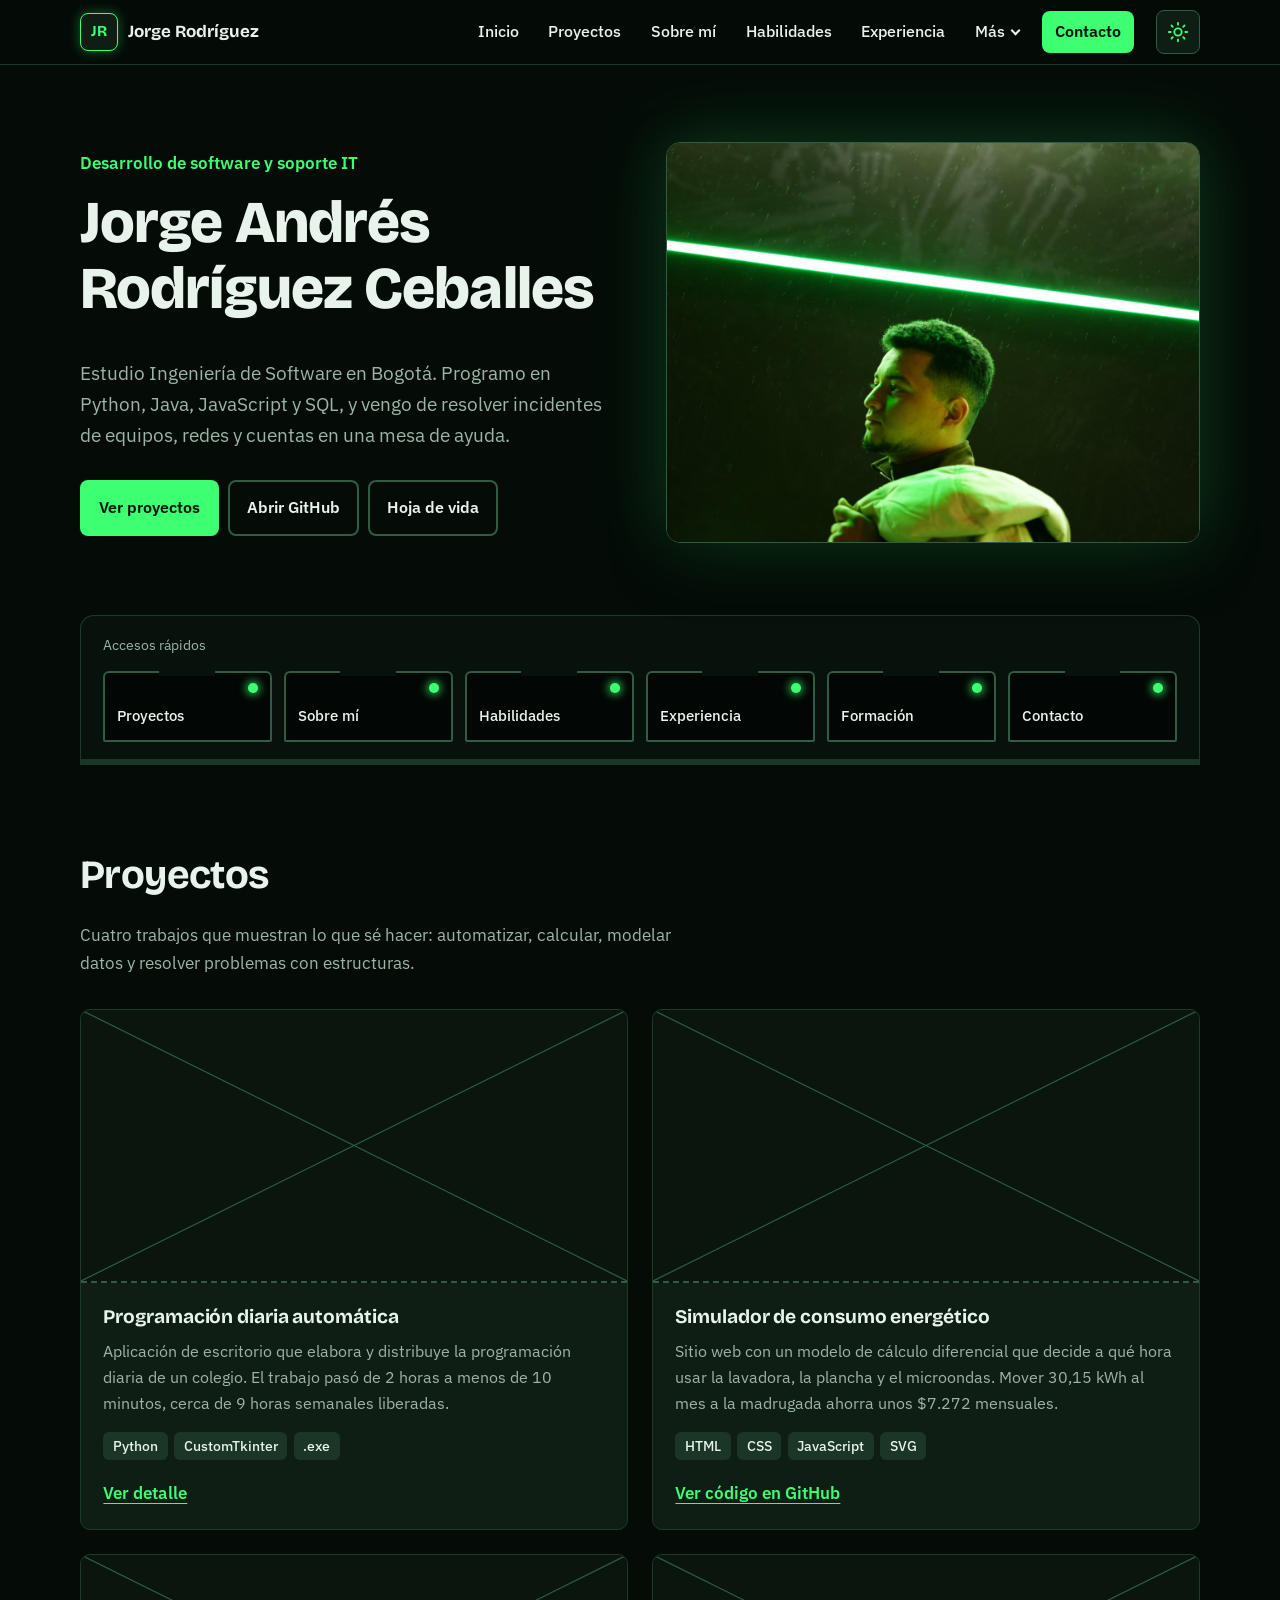
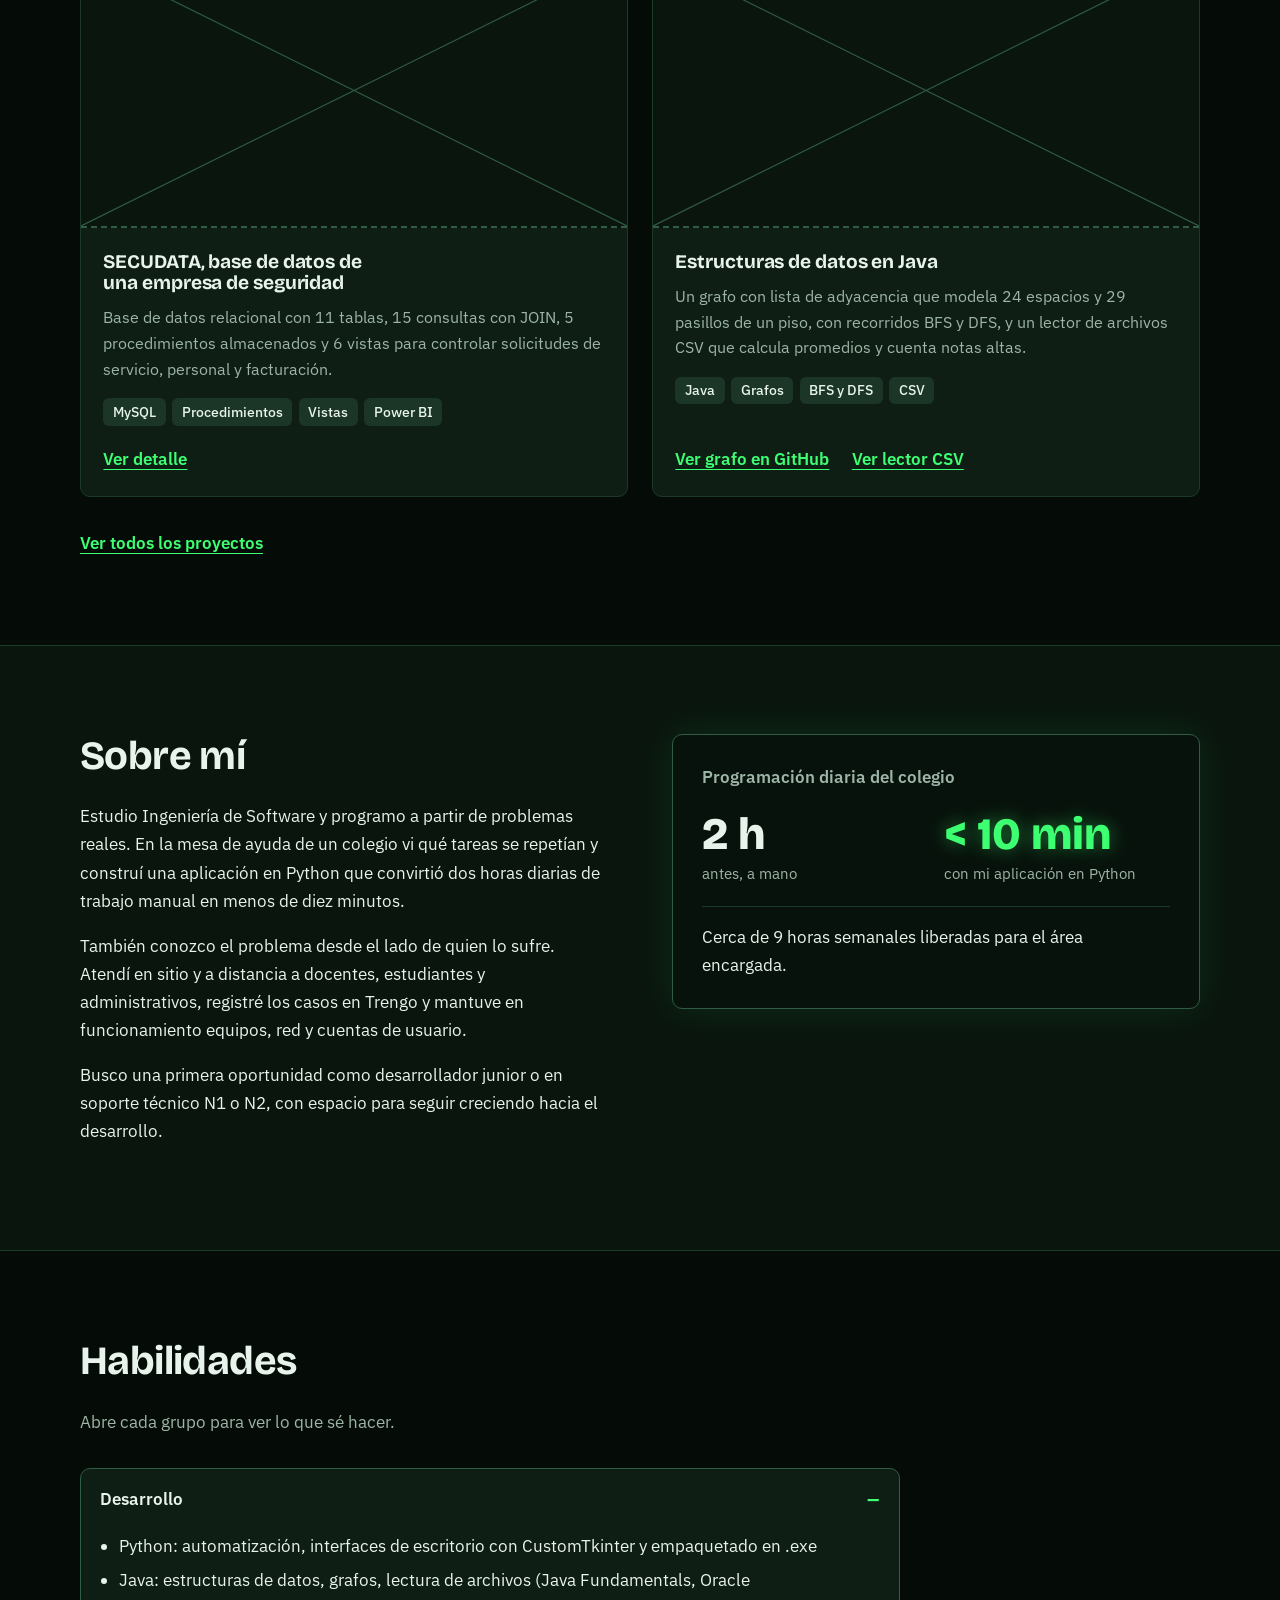
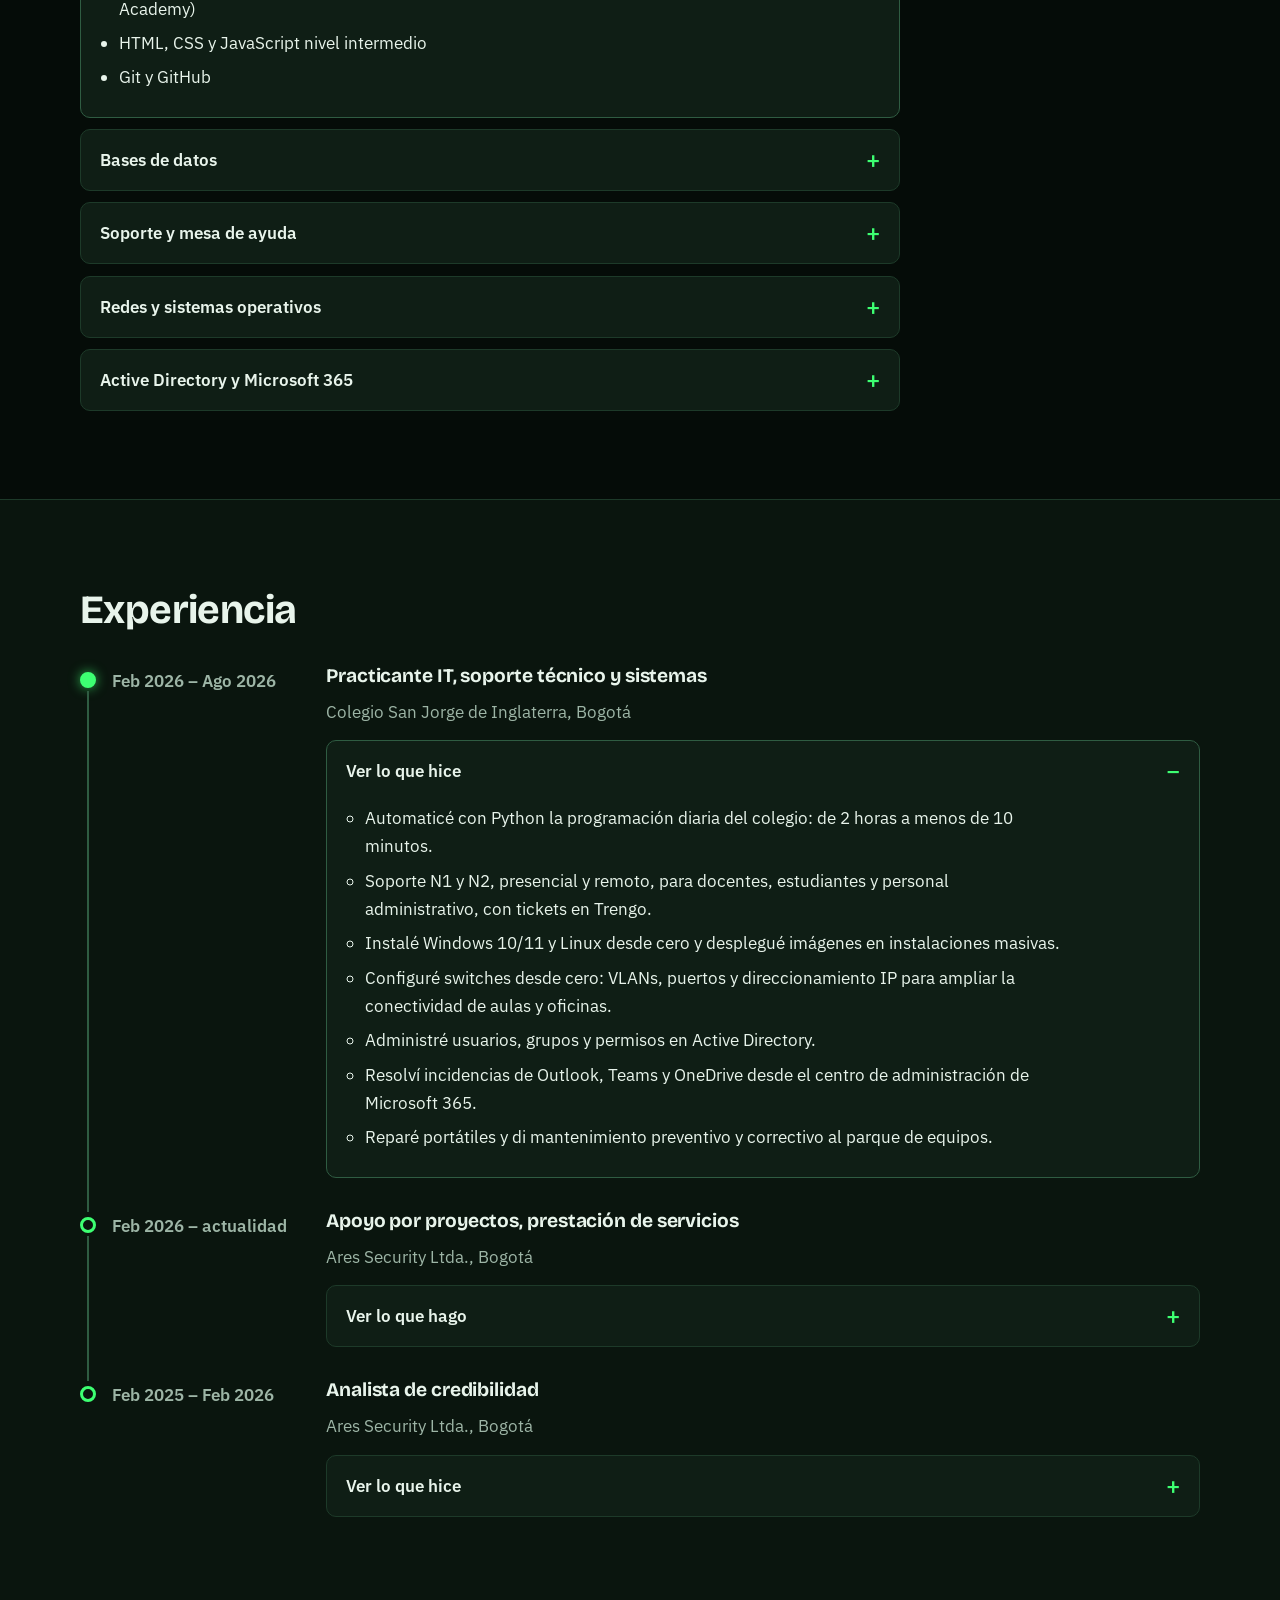
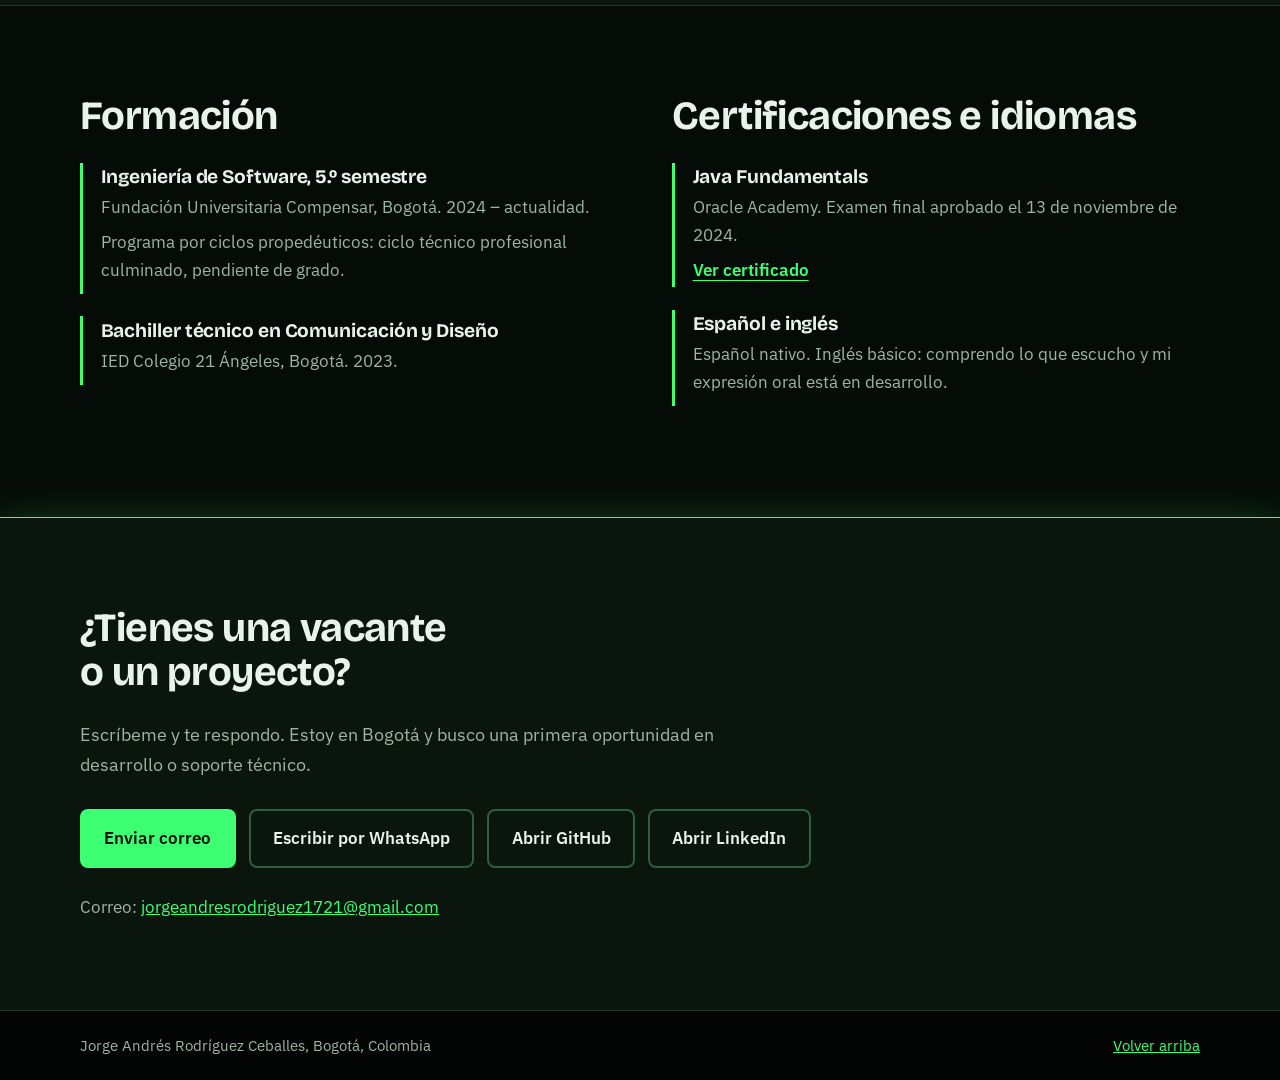
==== index.html @ bae5234a "Primera versión del portafolio" ====
<!DOCTYPE html>
<html lang="es">
<head>
  <meta charset="UTF-8">
  <meta name="viewport" content="width=device-width, initial-scale=1, viewport-fit=cover">
  <title>Jorge Andrés Rodríguez | Desarrollo de software y soporte IT</title>
  <meta name="description" content="Portafolio de Jorge Andrés Rodríguez Ceballes, estudiante de Ingeniería de Software en Bogotá con experiencia en soporte IT. Proyectos en Python, Java, JavaScript y SQL.">
  <link rel="preconnect" href="https://fonts.googleapis.com">
  <link rel="preconnect" href="https://fonts.gstatic.com" crossorigin>
  <link href="https://fonts.googleapis.com/css2?family=Bricolage+Grotesque:opsz,wght@12..96,500;12..96,700;12..96,800&family=IBM+Plex+Sans:wght@400;500;600&display=swap" rel="stylesheet">
  <script src="js/tema.js"></script>
  <link rel="stylesheet" href="css/styles.css">
</head>
<body>
  <a class="saltar" href="#contenido">Saltar al contenido</a>

  <header class="cabecera">
    <div class="contenedor barra">
      <a class="marca" href="#inicio" aria-label="Jorge Rodríguez, inicio">
        <span class="marca-sigla">JR</span>
        <span class="marca-texto">Jorge Rodríguez</span>
      </a>

      <button class="menu-boton" id="menuBoton" aria-expanded="false" aria-controls="menuPrincipal">Menú</button>

      <nav class="menu" id="menuPrincipal" aria-label="Principal">
        <a href="#inicio">Inicio</a>
        <a href="#proyectos">Proyectos</a>
        <a href="#sobre-mi">Sobre mí</a>
        <a href="#habilidades">Habilidades</a>
        <a href="#experiencia">Experiencia</a>

        <div class="desplegable">
          <button class="desplegable-boton" aria-expanded="false">Más</button>
          <div class="desplegable-lista">
            <a href="paginas/proyectos.html">Todos los proyectos</a>
            <a href="paginas/certificaciones.html">Certificaciones</a>
            <a href="paginas/blog.html">Notas técnicas</a>
            <a href="https://github.com/Jorge-Andres-17" target="_blank" rel="noopener">Mi GitHub</a>
            <a href="assets/HV_Jorge_Rodriguez.pdf" target="_blank" rel="noopener">Hoja de vida (PDF)</a>
          </div>
        </div>

        <a class="menu-cta" href="#contacto">Contacto</a>
      </nav>
      <button class="tema-boton" id="temaBoton" type="button" aria-label="Cambiar a modo claro">
        <svg class="icono-sol" viewBox="0 0 24 24" width="22" height="22" fill="none" stroke="currentColor" stroke-width="2" stroke-linecap="round" aria-hidden="true">
          <circle cx="12" cy="12" r="4"/>
          <path d="M12 2v2M12 20v2M4.9 4.9l1.4 1.4M17.7 17.7l1.4 1.4M2 12h2M20 12h2M4.9 19.1l1.4-1.4M17.7 6.3l1.4-1.4"/>
        </svg>
        <svg class="icono-luna" viewBox="0 0 24 24" width="22" height="22" fill="none" stroke="currentColor" stroke-width="2" stroke-linecap="round" stroke-linejoin="round" aria-hidden="true">
          <path d="M21 12.8A9 9 0 1 1 11.2 3a7 7 0 0 0 9.8 9.8z"/>
        </svg>
      </button>
    </div>
  </header>

  <main id="contenido">

    <!-- HERO -->
    <section class="hero" id="inicio">
      <div class="contenedor hero-grid">
        <div class="hero-texto">
          <p class="hero-rol">Desarrollo de software y soporte IT</p>
          <h1>Jorge Andrés Rodríguez Ceballes</h1>
          <p class="hero-bajada">Estudio Ingeniería de Software en Bogotá. Programo en Python, Java, JavaScript y SQL, y vengo de resolver incidentes de equipos, redes y cuentas en una mesa de ayuda.</p>
          <div class="hero-acciones">
            <a class="boton boton-primario" href="#proyectos">Ver proyectos</a>
            <a class="boton boton-secundario" href="https://github.com/Jorge-Andres-17" target="_blank" rel="noopener">Abrir GitHub</a>
            <a class="boton boton-secundario" href="assets/HV_Jorge_Rodriguez.pdf" target="_blank" rel="noopener">Hoja de vida</a>
          </div>
        </div>

        <figure class="foto">
          <img src="assets/foto-perfil.jpg" width="1280" height="960" fetchpriority="high" alt="Retrato de perfil de Jorge Andrés bajo una luz verde de neón">
        </figure>
      </div>

      <!-- Panel de puertos: cada puerto abre una sección -->
      <div class="contenedor">
        <nav class="panel-puertos" aria-label="Accesos rápidos">
          <span class="panel-titulo">Accesos rápidos</span>
          <ol class="puertos">
            <li>
              <a class="puerto" href="#proyectos" style="--i:0">
                <span class="led" aria-hidden="true"></span>
                <span class="puerto-nombre">Proyectos</span>
              </a>
            </li>
            <li>
              <a class="puerto" href="#sobre-mi" style="--i:1">
                <span class="led" aria-hidden="true"></span>
                <span class="puerto-nombre">Sobre mí</span>
              </a>
            </li>
            <li>
              <a class="puerto" href="#habilidades" style="--i:2">
                <span class="led" aria-hidden="true"></span>
                <span class="puerto-nombre">Habilidades</span>
              </a>
            </li>
            <li>
              <a class="puerto" href="#experiencia" style="--i:3">
                <span class="led" aria-hidden="true"></span>
                <span class="puerto-nombre">Experiencia</span>
              </a>
            </li>
            <li>
              <a class="puerto" href="#formacion" style="--i:4">
                <span class="led" aria-hidden="true"></span>
                <span class="puerto-nombre">Formación</span>
              </a>
            </li>
            <li>
              <a class="puerto" href="#contacto" style="--i:5">
                <span class="led" aria-hidden="true"></span>
                <span class="puerto-nombre">Contacto</span>
              </a>
            </li>
          </ol>
        </nav>
      </div>
    </section>

    <!-- PROYECTOS -->
    <section class="seccion" id="proyectos">
      <div class="contenedor">
        <h2>Proyectos</h2>
        <p class="seccion-intro">Cuatro trabajos que muestran lo que sé hacer: automatizar, calcular, modelar datos y resolver problemas con estructuras.</p>

        <div class="proyectos">

          <article class="proyecto">
            <div class="placeholder placeholder-proyecto" role="img" aria-label="Captura de la aplicación, pendiente">
              <svg viewBox="0 0 100 100" preserveAspectRatio="none" aria-hidden="true">
                <line x1="0" y1="0" x2="100" y2="100"/>
                <line x1="100" y1="0" x2="0" y2="100"/>
              </svg>
            </div>
            <div class="proyecto-cuerpo">
              <h3>Programación diaria automática</h3>
              <p>Aplicación de escritorio que elabora y distribuye la programación diaria de un colegio. El trabajo pasó de 2 horas a menos de 10 minutos, cerca de 9 horas semanales liberadas.</p>
              <ul class="etiquetas">
                <li>Python</li>
                <li>CustomTkinter</li>
                <li>.exe</li>
              </ul>
              <div class="proyecto-enlaces">
                <a class="enlace" href="paginas/proyectos.html">Ver detalle</a>
              </div>
            </div>
          </article>

          <article class="proyecto">
            <div class="placeholder placeholder-proyecto" role="img" aria-label="Captura del simulador, pendiente">
              <svg viewBox="0 0 100 100" preserveAspectRatio="none" aria-hidden="true">
                <line x1="0" y1="0" x2="100" y2="100"/>
                <line x1="100" y1="0" x2="0" y2="100"/>
              </svg>
            </div>
            <div class="proyecto-cuerpo">
              <h3>Simulador de consumo energético</h3>
              <p>Sitio web con un modelo de cálculo diferencial que decide a qué hora usar la lavadora, la plancha y el microondas. Mover 30,15 kWh al mes a la madrugada ahorra unos $7.272 mensuales.</p>
              <ul class="etiquetas">
                <li>HTML</li>
                <li>CSS</li>
                <li>JavaScript</li>
                <li>SVG</li>
              </ul>
              <div class="proyecto-enlaces">
                <a class="enlace" href="https://github.com/Jorge-Andres-17/simulador-consumo-energetico" target="_blank" rel="noopener">Ver código en GitHub</a>
              </div>
            </div>
          </article>

          <article class="proyecto">
            <div class="placeholder placeholder-proyecto" role="img" aria-label="Diagrama relacional, pendiente">
              <svg viewBox="0 0 100 100" preserveAspectRatio="none" aria-hidden="true">
                <line x1="0" y1="0" x2="100" y2="100"/>
                <line x1="100" y1="0" x2="0" y2="100"/>
              </svg>
            </div>
            <div class="proyecto-cuerpo">
              <h3>SECUDATA, base de datos de una empresa de seguridad</h3>
              <p>Base de datos relacional con 11 tablas, 15 consultas con JOIN, 5 procedimientos almacenados y 6 vistas para controlar solicitudes de servicio, personal y facturación.</p>
              <ul class="etiquetas">
                <li>MySQL</li>
                <li>Procedimientos</li>
                <li>Vistas</li>
                <li>Power BI</li>
              </ul>
              <div class="proyecto-enlaces">
                <a class="enlace" href="paginas/proyectos.html">Ver detalle</a>
              </div>
            </div>
          </article>

          <article class="proyecto">
            <div class="placeholder placeholder-proyecto" role="img" aria-label="Salida del programa, pendiente">
              <svg viewBox="0 0 100 100" preserveAspectRatio="none" aria-hidden="true">
                <line x1="0" y1="0" x2="100" y2="100"/>
                <line x1="100" y1="0" x2="0" y2="100"/>
              </svg>
            </div>
            <div class="proyecto-cuerpo">
              <h3>Estructuras de datos en Java</h3>
              <p>Un grafo con lista de adyacencia que modela 24 espacios y 29 pasillos de un piso, con recorridos BFS y DFS, y un lector de archivos CSV que calcula promedios y cuenta notas altas.</p>
              <ul class="etiquetas">
                <li>Java</li>
                <li>Grafos</li>
                <li>BFS y DFS</li>
                <li>CSV</li>
              </ul>
              <div class="proyecto-enlaces">
                <a class="enlace" href="https://github.com/Jorge-Andres-17/Piso13Grafo" target="_blank" rel="noopener">Ver grafo en GitHub</a>
                <a class="enlace" href="https://github.com/Jorge-Andres-17/Actividad_CSV" target="_blank" rel="noopener">Ver lector CSV</a>
              </div>
            </div>
          </article>

        </div>

        <p class="proyectos-pie"><a class="enlace" href="paginas/proyectos.html">Ver todos los proyectos</a></p>
      </div>
    </section>

    <!-- SOBRE MÍ -->
    <section class="seccion seccion-alt" id="sobre-mi">
      <div class="contenedor dos-columnas">
        <div>
          <h2>Sobre mí</h2>
          <p>Estudio Ingeniería de Software y programo a partir de problemas reales. En la mesa de ayuda de un colegio vi qué tareas se repetían y construí una aplicación en Python que convirtió dos horas diarias de trabajo manual en menos de diez minutos.</p>
          <p>También conozco el problema desde el lado de quien lo sufre. Atendí en sitio y a distancia a docentes, estudiantes y administrativos, registré los casos en Trengo y mantuve en funcionamiento equipos, red y cuentas de usuario.</p>
          <p>Busco una primera oportunidad como desarrollador junior o en soporte técnico N1 o N2, con espacio para seguir creciendo hacia el desarrollo.</p>
        </div>

        <div class="cifras" role="group" aria-label="Resultado destacado">
          <div class="cifra-bloque">
            <p class="cifra-titulo">Programación diaria del colegio</p>
            <div class="cifra-comparacion">
              <div>
                <span class="cifra-numero">2 h</span>
                <span class="cifra-nota">antes, a mano</span>
              </div>
              <div>
                <span class="cifra-numero cifra-ok">&lt; 10 min</span>
                <span class="cifra-nota">con mi aplicación en Python</span>
              </div>
            </div>
            <p class="cifra-pie">Cerca de 9 horas semanales liberadas para el área encargada.</p>
          </div>
        </div>
      </div>
    </section>

    <!-- HABILIDADES -->
    <section class="seccion" id="habilidades">
      <div class="contenedor">
        <h2>Habilidades</h2>
        <p class="seccion-intro">Abre cada grupo para ver lo que sé hacer.</p>

        <div class="acordeon-grupo" data-acordeon>
          <details open>
            <summary>Desarrollo</summary>
            <ul>
              <li>Python: automatización, interfaces de escritorio con CustomTkinter y empaquetado en .exe</li>
              <li>Java: estructuras de datos, grafos, lectura de archivos (Java Fundamentals, Oracle Academy)</li>
              <li>HTML, CSS y JavaScript nivel intermedio</li>
              <li>Git y GitHub</li>
            </ul>
          </details>

          <details>
            <summary>Bases de datos</summary>
            <ul>
              <li>SQL nivel intermedio con MySQL</li>
              <li>Diseño relacional, claves foráneas y columnas calculadas</li>
              <li>Consultas con JOIN, procedimientos almacenados y vistas</li>
              <li>Tableros en Power BI</li>
            </ul>
          </details>

          <details>
            <summary>Soporte y mesa de ayuda</summary>
            <ul>
              <li>Help Desk / Service Desk N1 y N2</li>
              <li>Gestión de incidentes y requerimientos con tickets (Trengo)</li>
              <li>Soporte presencial y remoto a usuarios finales</li>
              <li>Diagnóstico de fallas de hardware y software, y mantenimiento de equipos</li>
            </ul>
          </details>

          <details>
            <summary>Redes y sistemas operativos</summary>
            <ul>
              <li>Configuración de switches desde cero, VLANs y direccionamiento IP (TCP/IP)</li>
              <li>Instalación de Windows 10/11 y Linux, y despliegue de imágenes para instalaciones masivas</li>
            </ul>
          </details>

          <details>
            <summary>Active Directory y Microsoft 365</summary>
            <ul>
              <li>Creación y baja de cuentas, grupos, permisos y restablecimiento de contraseñas</li>
              <li>Centro de administración de Microsoft 365</li>
              <li>Outlook, Teams, OneDrive y Word; Excel nivel intermedio</li>
            </ul>
          </details>
        </div>
      </div>
    </section>

    <!-- EXPERIENCIA -->
    <section class="seccion seccion-alt" id="experiencia">
      <div class="contenedor">
        <h2>Experiencia</h2>

        <ol class="linea-tiempo">
          <li class="hito">
            <div class="hito-fecha">Feb 2026 – Ago 2026</div>
            <div class="hito-cuerpo">
              <h3>Practicante IT, soporte técnico y sistemas</h3>
              <p class="hito-lugar">Colegio San Jorge de Inglaterra, Bogotá</p>
              <details open>
                <summary>Ver lo que hice</summary>
                <ul>
                  <li>Automaticé con Python la programación diaria del colegio: de 2 horas a menos de 10 minutos.</li>
                  <li>Soporte N1 y N2, presencial y remoto, para docentes, estudiantes y personal administrativo, con tickets en Trengo.</li>
                  <li>Instalé Windows 10/11 y Linux desde cero y desplegué imágenes en instalaciones masivas.</li>
                  <li>Configuré switches desde cero: VLANs, puertos y direccionamiento IP para ampliar la conectividad de aulas y oficinas.</li>
                  <li>Administré usuarios, grupos y permisos en Active Directory.</li>
                  <li>Resolví incidencias de Outlook, Teams y OneDrive desde el centro de administración de Microsoft 365.</li>
                  <li>Reparé portátiles y di mantenimiento preventivo y correctivo al parque de equipos.</li>
                </ul>
              </details>
            </div>
          </li>

          <li class="hito">
            <div class="hito-fecha">Feb 2026 – actualidad</div>
            <div class="hito-cuerpo">
              <h3>Apoyo por proyectos, prestación de servicios</h3>
              <p class="hito-lugar">Ares Security Ltda., Bogotá</p>
              <details>
                <summary>Ver lo que hago</summary>
                <ul>
                  <li>Apoyo puntual en la recolección de información documental según el proyecto asignado.</li>
                </ul>
              </details>
            </div>
          </li>

          <li class="hito">
            <div class="hito-fecha">Feb 2025 – Feb 2026</div>
            <div class="hito-cuerpo">
              <h3>Analista de credibilidad</h3>
              <p class="hito-lugar">Ares Security Ltda., Bogotá</p>
              <details>
                <summary>Ver lo que hice</summary>
                <ul>
                  <li>Verifiqué información laboral y académica de candidatos por teléfono y correo.</li>
                  <li>Atendí a clientes, resolví sus dudas y pedí información adicional cuando hacía falta.</li>
                  <li>Revisé y digité en promedio 9 procesos documentales al día antes de registrarlos en los sistemas internos.</li>
                  <li>Detecté inconsistencias en documentos y los devolví al área correspondiente antes de que avanzaran.</li>
                  <li>Respondí a las áreas internas sobre el estado y la trazabilidad de la información.</li>
                </ul>
              </details>
            </div>
          </li>
        </ol>
      </div>
    </section>

    <!-- FORMACIÓN Y CERTIFICACIONES -->
    <section class="seccion" id="formacion">
      <div class="contenedor dos-columnas">
        <div>
          <h2>Formación</h2>
          <div class="ficha">
            <h3>Ingeniería de Software, 5.º semestre</h3>
            <p>Fundación Universitaria Compensar, Bogotá. 2024 – actualidad.</p>
            <p>Programa por ciclos propedéuticos: ciclo técnico profesional culminado, pendiente de grado.</p>
          </div>
          <div class="ficha">
            <h3>Bachiller técnico en Comunicación y Diseño</h3>
            <p>IED Colegio 21 Ángeles, Bogotá. 2023.</p>
          </div>
        </div>

        <div>
          <h2>Certificaciones e idiomas</h2>
          <div class="ficha">
            <h3>Java Fundamentals</h3>
            <p>Oracle Academy. Examen final aprobado el 13 de noviembre de 2024.</p>
            <a class="enlace" href="assets/certificado-java-fundamentals-oracle.pdf" target="_blank" rel="noopener">Ver certificado</a>
          </div>
          <div class="ficha">
            <h3>Español e inglés</h3>
            <p>Español nativo. Inglés básico: comprendo lo que escucho y mi expresión oral está en desarrollo.</p>
          </div>
        </div>
      </div>
    </section>

    <!-- CONTACTO -->
    <section class="seccion contacto" id="contacto">
      <div class="contenedor">
        <h2>¿Tienes una vacante o un proyecto?</h2>
        <p class="contacto-texto">Escríbeme y te respondo. Estoy en Bogotá y busco una primera oportunidad en desarrollo o soporte técnico.</p>
        <div class="contacto-botones">
          <a class="boton boton-primario" href="mailto:jorgeandresrodriguez1721@gmail.com">Enviar correo</a>
          <a class="boton boton-linea" href="https://wa.me/573238041219" target="_blank" rel="noopener">Escribir por WhatsApp</a>
          <a class="boton boton-linea" href="https://github.com/Jorge-Andres-17" target="_blank" rel="noopener">Abrir GitHub</a>
          <a class="boton boton-linea" href="https://www.linkedin.com/in/jorge-andres-rodriguez-ceballes-a00019436" target="_blank" rel="noopener">Abrir LinkedIn</a>
        </div>
        <p class="contacto-dato">Correo: <a href="mailto:jorgeandresrodriguez1721@gmail.com">jorgeandresrodriguez1721@gmail.com</a></p>
      </div>
    </section>

  </main>

  <footer class="pie">
    <div class="contenedor pie-barra">
      <p>Jorge Andrés Rodríguez Ceballes, Bogotá, Colombia</p>
      <a href="#inicio">Volver arriba</a>
    </div>
  </footer>

  <script src="js/main.js"></script>
</body>
</html>
---- css/styles.css ----
/* Tokens: negros verdosos y verde neón */
:root {
  color-scheme: dark;

  /* Colores base */
  --fondo: #050C08;
  --fondo-alt: #0A150E;
  --papel: #0F1E15;
  --panel: #08120C;
  --panel-claro: #1B3526;
  --pie: #020503;

  /* Texto */
  --tinta: #E8F4EB;
  --tinta-suave: #9DB5A6;
  --brillo: #EFFFF3;

  /* Acento */
  --senal: #3DFF72;
  --senal-oscuro: #1FD455;
  --senal-tinta: #031008;

  /* Líneas */
  --linea: #1D3A29;
  --linea-fuerte: #2F5C42;

  /* Componentes */
  --puerto: #020604;
  --puerto-hover: #07130B;
  --resumen-hover: #14281C;
  --led-apagado: #12241A;

  /* Canales RGB para usar con transparencia: rgba(var(--senal-rgb), .3) */
  --fondo-rgb: 5, 12, 8;
  --senal-rgb: 61, 255, 114;
  --brillo-rgb: 239, 255, 243;

  /* Tipografía */
  --f-titulo: "Bricolage Grotesque", "Segoe UI", system-ui, sans-serif;
  --f-texto: "IBM Plex Sans", "Segoe UI", system-ui, sans-serif;

  /* Medidas */
  --radio: 10px;
  --max: 1120px;
}


/* Base */
*,
*::before,
*::after {
  box-sizing: border-box;
}

html {
  scroll-padding-top: 76px;
  background: var(--fondo);
}

@media (prefers-reduced-motion: no-preference) {
  html {
    scroll-behavior: smooth;
  }
}

body {
  margin: 0;
  background: var(--fondo);
  color: var(--tinta);
  font-family: var(--f-texto);
  font-size: 1.0625rem;
  line-height: 1.65;
}

h1,
h2,
h3 {
  margin: 0 0 .6em;
  font-family: var(--f-titulo);
  line-height: 1.12;
  letter-spacing: -0.015em;
  text-wrap: balance;
}

h1 {
  font-size: clamp(2.2rem, 4.8vw, 3.7rem);
  font-weight: 800;
}

h2 {
  font-size: clamp(1.8rem, 3.4vw, 2.5rem);
  font-weight: 700;
}

h3 {
  font-size: 1.2rem;
  font-weight: 700;
  letter-spacing: -0.005em;
}

p {
  margin: 0 0 1em;
  max-width: 62ch;
}

ul,
ol {
  margin: 0;
  padding: 0;
}

a {
  color: var(--senal);
}

:focus-visible {
  outline: 3px solid var(--brillo);
  outline-offset: 3px;
  border-radius: 4px;
}

::selection {
  background: var(--senal);
  color: var(--senal-tinta);
}

.contenedor {
  width: min(100% - 2.5rem, var(--max));
  margin-inline: auto;
}

.saltar {
  position: absolute;
  left: -999px;
  top: 8px;
  z-index: 100;
  padding: .6rem 1rem;
  background: var(--senal);
  color: var(--senal-tinta);
  font-weight: 600;
}

.saltar:focus {
  left: 8px;
}


/* Cabecera y menú */
.cabecera {
  position: sticky;
  top: 0;
  z-index: 50;
  background: rgba(var(--fondo-rgb), .9);
  -webkit-backdrop-filter: blur(8px);
  backdrop-filter: blur(8px);
  border-bottom: 1px solid var(--linea);
}

.barra {
  display: flex;
  align-items: center;
  justify-content: space-between;
  gap: 1rem;
  min-height: 64px;
}

.marca {
  display: flex;
  align-items: center;
  gap: .65rem;
  color: var(--tinta);
  font-family: var(--f-titulo);
  font-weight: 700;
  text-decoration: none;
}

.marca-sigla {
  display: grid;
  place-items: center;
  width: 38px;
  height: 38px;
  background: var(--papel);
  color: var(--senal);
  border: 1px solid var(--senal);
  border-radius: 8px;
  font-size: .95rem;
  box-shadow: 0 0 12px rgba(var(--senal-rgb), .35);
}

.menu {
  display: flex;
  align-items: center;
  gap: .25rem;
}

.menu > a,
.desplegable-boton {
  white-space: nowrap;
  padding: .5rem .8rem;
  background: none;
  color: var(--tinta);
  border: 0;
  border-radius: 8px;
  font: inherit;
  font-size: .98rem;
  font-weight: 500;
  text-decoration: none;
  cursor: pointer;
}

.menu > a:hover,
.desplegable-boton:hover {
  background: var(--papel);
  color: var(--senal);
}

.menu > a.menu-cta {
  margin-left: .4rem;
  background: var(--senal);
  color: var(--senal-tinta);
  font-weight: 600;
}

.menu > a.menu-cta:hover {
  background: var(--brillo);
  color: var(--senal-tinta);
}

/* Desplegable "Más" */
.desplegable {
  position: relative;
}

.desplegable-boton::after {
  content: "";
  display: inline-block;
  width: .45em;
  height: .45em;
  margin-left: .45em;
  border-right: 2px solid currentColor;
  border-bottom: 2px solid currentColor;
  transform: translateY(-3px) rotate(45deg);
  transition: transform .2s;
}

.desplegable-boton[aria-expanded="true"]::after {
  transform: translateY(1px) rotate(-135deg);
}

.desplegable-lista {
  display: none;
  position: absolute;
  right: 0;
  top: calc(100% + 6px);
  min-width: 230px;
  padding: .4rem;
  background: var(--papel);
  border: 1px solid var(--linea-fuerte);
  border-radius: var(--radio);
  box-shadow:
    0 16px 40px rgba(0, 0, 0, .6),
    0 0 24px rgba(var(--senal-rgb), .08);
}

.desplegable-lista.abierta {
  display: block;
}

.desplegable-lista a {
  display: block;
  padding: .6rem .8rem;
  color: var(--tinta);
  border-radius: 6px;
  font-size: .98rem;
  text-decoration: none;
}

.desplegable-lista a:hover,
.desplegable-lista a:focus-visible {
  background: var(--panel-claro);
  color: var(--senal);
}

.menu-boton {
  display: none;
  padding: .55rem 1rem;
  background: var(--papel);
  color: var(--senal);
  border: 1px solid var(--senal);
  border-radius: 8px;
  font: inherit;
  font-weight: 500;
  cursor: pointer;
}


/* 4. Botones */
.boton {
  display: inline-block;
  padding: .85rem 1.4rem;
  border: 2px solid transparent;
  border-radius: 8px;
  font-weight: 600;
  text-decoration: none;
  transition:
    background .2s,
    color .2s,
    border-color .2s,
    box-shadow .2s;
}

.boton-primario {
  background: var(--senal);
  color: var(--senal-tinta);
}

.boton-primario:hover {
  background: var(--brillo);
  box-shadow: 0 0 22px rgba(var(--senal-rgb), .5);
}

.boton-secundario,
.boton-linea {
  border-color: var(--linea-fuerte);
  color: var(--tinta);
}

.boton-secundario:hover,
.boton-linea:hover {
  border-color: var(--senal);
  color: var(--senal);
}


/* Placeholders */
.placeholder {
  position: relative;
  display: grid;
  place-items: end start;
  overflow: hidden;
  background: var(--fondo-alt);
  border: 2px dashed var(--linea-fuerte);
  border-radius: var(--radio);
}

.placeholder svg {
  position: absolute;
  inset: 0;
  width: 100%;
  height: 100%;
}

.placeholder line {
  stroke: var(--linea-fuerte);
  stroke-width: 1.2;
  vector-effect: non-scaling-stroke;
}

.placeholder span {
  position: relative;
  margin: .6rem;
  padding: .3rem .7rem;
  background: var(--fondo-alt);
  color: var(--tinta-suave);
  border-radius: 6px;
  font-size: .85rem;
}


/* Hero y panel de puertos */
.hero {
  padding: clamp(2.5rem, 6vw, 5rem) 0 0;
}

.hero-grid {
  display: grid;
  grid-template-columns: 1fr 1fr;
  gap: clamp(1.5rem, 4vw, 3.5rem);
  align-items: center;
}

.hero-rol {
  margin-bottom: .8rem;
  color: var(--senal);
  font-weight: 600;
}

.hero-bajada {
  margin-bottom: 1.8rem;
  color: var(--tinta-suave);
  font-size: 1.18rem;
}

.hero-acciones {
  display: flex;
  flex-wrap: wrap;
  gap: .6rem;
}

.hero-acciones .boton {
  padding: .8rem 1.05rem;
  font-size: .98rem;
}

/* La foto es el elemento memorable: su luz verde da el tono a toda la página */
.foto {
  position: relative;
  margin: 0;
}

.foto img {
  display: block;
  width: 100%;
  height: auto;
  aspect-ratio: 4 / 3;
  object-fit: cover;
  object-position: 50% 62%;
  border: 1px solid var(--linea-fuerte);
  border-radius: 14px;
  box-shadow:
    0 0 70px rgba(var(--senal-rgb), .22),
    0 20px 50px rgba(0, 0, 0, .6);
}

/* Panel de puertos */
.panel-puertos {
  margin-top: clamp(2.5rem, 6vw, 4.5rem);
  padding: 1.1rem 1.4rem 1.4rem;
  background: var(--panel);
  border: 1px solid var(--linea);
  border-bottom: 0;
  border-radius: 14px 14px 0 0;
  box-shadow: inset 0 -6px 0 var(--panel-claro);
}

.panel-titulo {
  display: block;
  margin-bottom: .9rem;
  color: var(--tinta-suave);
  font-size: .9rem;
}

.puertos {
  display: grid;
  grid-template-columns: repeat(6, 1fr);
  gap: .8rem;
  list-style: none;
}

.puerto {
  position: relative;
  display: block;
  padding: .6rem .7rem .7rem;
  background: var(--puerto);
  color: var(--tinta);
  border: 2px solid var(--linea-fuerte);
  border-radius: 6px 6px 2px 2px;
  text-decoration: none;
  transition:
    border-color .2s,
    background .2s,
    box-shadow .2s;
}

.puerto::before {
  content: "";
  position: absolute;
  left: 50%;
  top: -2px;
  width: 34%;
  height: 5px;
  transform: translateX(-50%);
  background: var(--panel);
}

.puerto:hover,
.puerto:focus-visible {
  background: var(--puerto-hover);
  border-color: var(--senal);
  box-shadow: 0 0 16px rgba(var(--senal-rgb), .3);
}

.led {
  display: block;
  width: 10px;
  height: 10px;
  margin: 0 0 .5rem auto;
  background: var(--senal);
  border-radius: 50%;
  box-shadow: 0 0 8px 2px rgba(var(--senal-rgb), .7);
}

.puerto-nombre {
  font-size: .92rem;
  font-weight: 500;
}

/* Los LED se encienden en secuencia al cargar */
@keyframes encender {
  0% {
    background: var(--led-apagado);
    box-shadow: none;
  }
  50% {
    background: var(--brillo);
    box-shadow: 0 0 14px 5px rgba(var(--brillo-rgb), .85);
  }
  100% {
    background: var(--senal);
    box-shadow: 0 0 8px 2px rgba(var(--senal-rgb), .7);
  }
}

@media (prefers-reduced-motion: no-preference) {
  .led {
    animation: encender .55s ease-out both;
    animation-delay: calc(var(--i) * .16s + .3s);
  }
}


/* Secciones */
.seccion {
  padding: clamp(3rem, 7vw, 5.5rem) 0;
}

.seccion-alt {
  background: var(--fondo-alt);
  border-block: 1px solid var(--linea);
}

.seccion-intro {
  margin-bottom: 2rem;
  color: var(--tinta-suave);
}

.dos-columnas {
  display: grid;
  grid-template-columns: 1fr 1fr;
  gap: clamp(2rem, 5vw, 4.5rem);
  align-items: start;
}


/* Cifra destacada */
.cifras {
  padding: 1.8rem;
  background: var(--panel);
  border: 1px solid var(--linea-fuerte);
  border-radius: var(--radio);
  box-shadow: 0 0 40px rgba(var(--senal-rgb), .1);
}

.cifra-titulo {
  margin-bottom: 1.2rem;
  color: var(--tinta-suave);
  font-weight: 600;
}

.cifra-comparacion {
  display: grid;
  grid-template-columns: 1fr 1fr;
  gap: 1rem;
  margin-bottom: 1.2rem;
}

.cifra-numero {
  display: block;
  font-family: var(--f-titulo);
  font-size: clamp(2rem, 4vw, 2.8rem);
  font-weight: 800;
  line-height: 1.05;
}

.cifra-ok {
  color: var(--senal);
  text-shadow: 0 0 18px rgba(var(--senal-rgb), .45);
}

.cifra-nota {
  display: block;
  margin-top: .3rem;
  color: var(--tinta-suave);
  font-size: .92rem;
}

.cifra-pie {
  margin: 0;
  padding-top: 1rem;
  border-top: 1px solid var(--linea);
}


/*Acordeones */
details {
  background: var(--papel);
  border: 1px solid var(--linea);
  border-radius: var(--radio);
}

details[open] {
  border-color: var(--linea-fuerte);
}

summary {
  position: relative;
  padding: 1rem 3rem 1rem 1.2rem;
  border-radius: var(--radio);
  font-weight: 600;
  list-style: none;
  cursor: pointer;
}

summary::-webkit-details-marker {
  display: none;
}

summary::after {
  content: "+";
  position: absolute;
  right: 1.2rem;
  top: 50%;
  transform: translateY(-50%);
  color: var(--senal);
  font-size: 1.5rem;
  font-weight: 500;
}

details[open] > summary::after {
  content: "\2212";
}

summary:hover {
  background: var(--resumen-hover);
}

details ul {
  padding: .2rem 1.2rem 1.2rem 2.4rem;
}

details li {
  max-width: 70ch;
  margin-bottom: .4rem;
}

.acordeon-grupo {
  display: grid;
  gap: .7rem;
  max-width: 820px;
}


/* Línea de tiempo */
.linea-tiempo {
  position: relative;
  margin-top: 2rem;
  list-style: none;
}

.hito {
  position: relative;
  display: grid;
  grid-template-columns: 190px 1fr;
  gap: 1.5rem;
  padding: 0 0 2rem 2rem;
}

.hito::before {
  content: "";
  position: absolute;
  left: 0;
  top: 7px;
  width: 16px;
  height: 16px;
  background: var(--fondo-alt);
  border: 3px solid var(--senal);
  border-radius: 50%;
}

.hito:first-child::before {
  background: var(--senal);
  box-shadow: 0 0 12px rgba(var(--senal-rgb), .7);
}

.hito::after {
  content: "";
  position: absolute;
  left: 7px;
  top: 26px;
  bottom: -2px;
  width: 2px;
  background: var(--linea-fuerte);
}

.hito:last-child::after {
  display: none;
}

.hito:last-child {
  padding-bottom: 0;
}

.hito-fecha {
  padding-top: 2px;
  color: var(--tinta-suave);
  font-weight: 600;
}

.hito-lugar {
  margin-bottom: .9rem;
  color: var(--tinta-suave);
}

/* Proyectos */
.proyectos {
  display: grid;
  grid-template-columns: repeat(2, 1fr);
  gap: 1.5rem;
}

.proyecto {
  display: flex;
  flex-direction: column;
  overflow: hidden;
  background: var(--papel);
  border: 1px solid var(--linea);
  border-radius: var(--radio);
  transition:
    border-color .2s,
    box-shadow .2s;
}

.proyecto:hover {
  border-color: var(--senal);
  box-shadow: 0 0 28px rgba(var(--senal-rgb), .14);
}

.placeholder-proyecto {
  aspect-ratio: 16 / 8;
  border-radius: 0;
  border-width: 0 0 2px 0;
}

.proyecto-cuerpo {
  display: flex;
  flex-direction: column;
  flex: 1;
  padding: 1.4rem;
}

.proyecto-cuerpo p {
  color: var(--tinta-suave);
  font-size: .98rem;
}

.etiquetas {
  display: flex;
  flex-wrap: wrap;
  gap: .4rem;
  margin-bottom: 1.2rem;
  list-style: none;
}

.etiquetas li {
  padding: .15rem .6rem;
  background: var(--panel-claro);
  color: var(--tinta);
  border-radius: 6px;
  font-size: .86rem;
  font-weight: 500;
}

.proyecto-enlaces {
  display: flex;
  flex-wrap: wrap;
  gap: .4rem 1.4rem;
  margin-top: auto;
}

.enlace {
  font-weight: 600;
  text-decoration: underline;
  text-underline-offset: 4px;
}

.enlace:hover {
  color: var(--brillo);
}

.proyectos-pie {
  margin: 2rem 0 0;
}


/* Formación */
.ficha {
  margin-bottom: 1.4rem;
  padding: .2rem 0 .2rem 1.1rem;
  border-left: 3px solid var(--senal);
}

.ficha h3 {
  margin-bottom: .3em;
}

.ficha p {
  margin-bottom: .4em;
  color: var(--tinta-suave);
}


/* Contacto */
.contacto {
  background: var(--fondo-alt);
  border-top: 1px solid var(--senal);
  box-shadow: 0 -1px 30px rgba(var(--senal-rgb), .18);
}

.contacto h2 {
  max-width: 20ch;
}

.contacto-texto {
  color: var(--tinta-suave);
  font-size: 1.15rem;
}

.contacto-botones {
  display: flex;
  flex-wrap: wrap;
  gap: .8rem;
  margin: 1.8rem 0 1.6rem;
}

.contacto-dato {
  margin: 0;
  color: var(--tinta-suave);
}


/* Pie  */
.pie {
  padding: 1.4rem 0;
  background: var(--pie);
  color: var(--tinta-suave);
  border-top: 1px solid var(--linea);
  font-size: .95rem;
}

.pie-barra {
  display: flex;
  flex-wrap: wrap;
  justify-content: space-between;
  gap: .5rem;
}

.pie p {
  margin: 0;
}


/* Responsive de mayor a menorn */
@media (max-width: 960px) {
  .puertos {
    grid-template-columns: repeat(3, 1fr);
  }
}

@media (max-width: 820px) {
  .menu-boton {
    display: block;
  }

  .menu {
    display: none;
    position: absolute;
    left: 0;
    right: 0;
    top: 100%;
    flex-direction: column;
    align-items: stretch;
    padding: .8rem 1.25rem 1.2rem;
    background: var(--fondo);
    border-bottom: 1px solid var(--linea);
  }

  .menu.abierto {
    display: flex;
  }

  .menu > a.menu-cta {
    margin: .4rem 0 0;
    text-align: center;
  }

  .desplegable-lista {
    position: static;
    margin-top: .3rem;
    box-shadow: none;
  }

  .hero-grid,
  .dos-columnas,
  .proyectos {
    grid-template-columns: 1fr;
  }

  .hito {
    grid-template-columns: 1fr;
    gap: .3rem;
  }
}

@media (max-width: 480px) {
  .puertos {
    grid-template-columns: repeat(2, 1fr);
  }

  .cifra-comparacion {
    grid-template-columns: 1fr;
  }
}

/*====--------------============================================================-----------------------
-----MODO CLARO, se activa el modo claro ----------========----------========--------======= */

:root[data-theme="light"] {
  color-scheme: light;

  --fondo: #F4FAF6;
  --fondo-alt: #E9F3EC;
  --papel: #FFFFFF;
  --panel: #FFFFFF;
  --panel-claro: #DCEBE1;
  --pie: #E3EFE7;

  --tinta: #0D1F14;
  --tinta-suave: #3F5A4B;
  --brillo: #064E20;

  --senal: #0B7A32;
  --senal-oscuro: #08622A;
  --senal-tinta: #FFFFFF;

  --linea: #CFE0D4;
  --linea-fuerte: #6F9A80;

  --resumen-hover: #EAF4ED;

  --fondo-rgb: 244, 250, 246;
  --senal-rgb: 11, 122, 50;
  --brillo-rgb: 6, 78, 32;
}

/* El panel de puertos se queda oscuro con LED neón */
:root[data-theme="light"] .panel-puertos {
  --panel: #08120C;
  --panel-claro: #1B3526;
  --linea: #1D3A29;
  --linea-fuerte: #2F5C42;
  --tinta: #E8F4EB;
  --tinta-suave: #9DB5A6;
  --senal: #3DFF72;
  --senal-rgb: 61, 255, 114;
  --brillo: #EFFFF3;
  --brillo-rgb: 239, 255, 243;
}

/* Resplandores neón: en claro se cambian por sombras suaves */
:root[data-theme="light"] .marca-sigla {
  box-shadow: none;
}

:root[data-theme="light"] .foto img {
  box-shadow: 0 14px 40px rgba(13, 31, 20, .2);
}

:root[data-theme="light"] .cifras {
  box-shadow: 0 4px 20px rgba(13, 31, 20, .08);
}

:root[data-theme="light"] .cifra-ok {
  text-shadow: none;
}

:root[data-theme="light"] .proyecto:hover,
:root[data-theme="light"] .proyecto:focus-within {
  box-shadow: 0 8px 24px rgba(13, 31, 20, .12);
}

:root[data-theme="light"] .hito:first-child::before {
  box-shadow: none;
}

:root[data-theme="light"] .desplegable-lista {
  box-shadow: 0 12px 30px rgba(13, 31, 20, .15);
}

:root[data-theme="light"] .contacto {
  box-shadow: none;
}

/* Hover de botones y enlaces en modo claro */
:root[data-theme="light"] .boton-primario:hover,
:root[data-theme="light"] .boton-primario:focus-visible {
  background: var(--panel-claro);
  color: var(--senal);
  border-color: var(--senal);
  box-shadow: 0 6px 16px rgba(11, 122, 50, .2);
}

:root[data-theme="light"] .menu > a.menu-cta:hover {
  background: var(--panel-claro);
  color: var(--senal);
  box-shadow: inset 0 0 0 2px var(--senal);
}

:root[data-theme="light"] .enlace:hover {
  color: var(--senal-oscuro);
  text-decoration-thickness: 3px;
}

/* Hover del menú de navegación en modo claro */
:root[data-theme="light"] .menu > a:hover,
:root[data-theme="light"] .desplegable-boton:hover,
:root[data-theme="light"] .desplegable-boton[aria-expanded="true"] {
  background: var(--panel-claro);
  color: var(--brillo);
} 


/* -----------------------------------------------===============================================
   BOTÓN DE TEMA (sol / luna) (claro/oscuro)-------------------------------=================== */ 


.menu {
  margin-left: auto;
}

.tema-boton {
  display: grid;
  place-items: center;
  flex-shrink: 0;
  width: 44px;
  height: 44px;
  margin-left: .4rem;
  padding: 0;
  background: var(--papel);
  color: var(--senal);
  border: 1px solid var(--linea-fuerte);
  border-radius: 8px;
  cursor: pointer;
  transition: background .2s, border-color .2s;
}

.tema-boton:hover {
  background: var(--panel-claro);
  border-color: var(--senal);
}

.icono-luna {
  display: none;
}

:root[data-theme="light"] .icono-sol {
  display: none;
}

:root[data-theme="light"] .icono-luna {
  display: block;
}

/* En tablet y celular: el botón queda junto a "Menú" */
@media (max-width: 960px) {
  .tema-boton {
    order: 1;
    margin-left: auto;
  }

  .menu-boton {
    order: 2;
  }
}


/* -----------------------------------------------------============================================
   AJUSTES RESPONSIVE -------------------------------===================================== */

/* Evita que textos largos (como el correo) rompan el ancho de la pantalla */
.contacto-dato,
.contacto-dato a,
.proyecto-cuerpo,
.hito-cuerpo {
  overflow-wrap: anywhere;
}

/* Respeta los bordes de celulares con notch */
.contenedor {
  width: min(100% - 2.5rem, var(--max));
}

@supports (padding: max(0px)) {
  .cabecera .barra,
  .pie-barra {
    padding-left: env(safe-area-inset-left);
    padding-right: env(safe-area-inset-right);
  }

  .pie {
    padding-bottom: max(1.4rem, env(safe-area-inset-bottom));
  }
}

/* Zonas táctiles de mínimo 44 px en pantallas táctiles */
@media (pointer: coarse) {
  .menu > a,
  .desplegable-boton,
  .desplegable-lista a {
    min-height: 44px;
    display: flex;
    align-items: center;
  }

  .menu-boton,
  .boton {
    min-height: 44px;
  }

  summary {
    min-height: 48px;
  }

  .enlace {
    display: inline-block;
    padding-block: .4rem;
  }
}

/* Pantallas muy grandes: un poco más de ancho para que no quede perdido */
@media (min-width: 1600px) {
  :root {
    --max: 1280px;
  }

  body {
    font-size: 1.125rem;
  }
}

/* Celular grande y tablet pequeña */
@media (max-width: 820px) {
  .foto img {
    aspect-ratio: 16 / 10;
  }

  .hero-bajada {
    font-size: 1.08rem;
  }

  .panel-puertos {
    padding: 1rem 1rem 1.2rem;
  }
}

/* Celular */
@media (max-width: 600px) {
  .contenedor {
    width: min(100% - 2rem, var(--max));
  }

  .hero-acciones .boton {
    flex: 1 1 100%;
    text-align: center;
  }

  .contacto-botones .boton {
    flex: 1 1 100%;
    text-align: center;
  }

  .puertos {
    grid-template-columns: repeat(3, 1fr);
    gap: .5rem;
  }

  .puerto {
    padding: .5rem .45rem .6rem;
  }

  .puerto-nombre {
    font-size: .8rem;
  }

  .cifras {
    padding: 1.3rem;
  }

  .ficha {
    padding-left: .9rem;
  }
}

/* Celulares pequeños (320 a 400 px) */
@media (max-width: 400px) {
  .puertos {
    grid-template-columns: repeat(2, 1fr);
  }

  .puerto-nombre {
    font-size: .88rem;
  }

  .marca-texto {
    font-size: .95rem;
  }

  details ul {
    padding-left: 1.8rem;
    padding-right: 1rem;
  }
}

/* Celular en horizontal: menú con scroll y foto más baja */
@media (max-height: 500px) and (orientation: landscape) {
  .foto img {
    aspect-ratio: 16 / 7;
  }
}
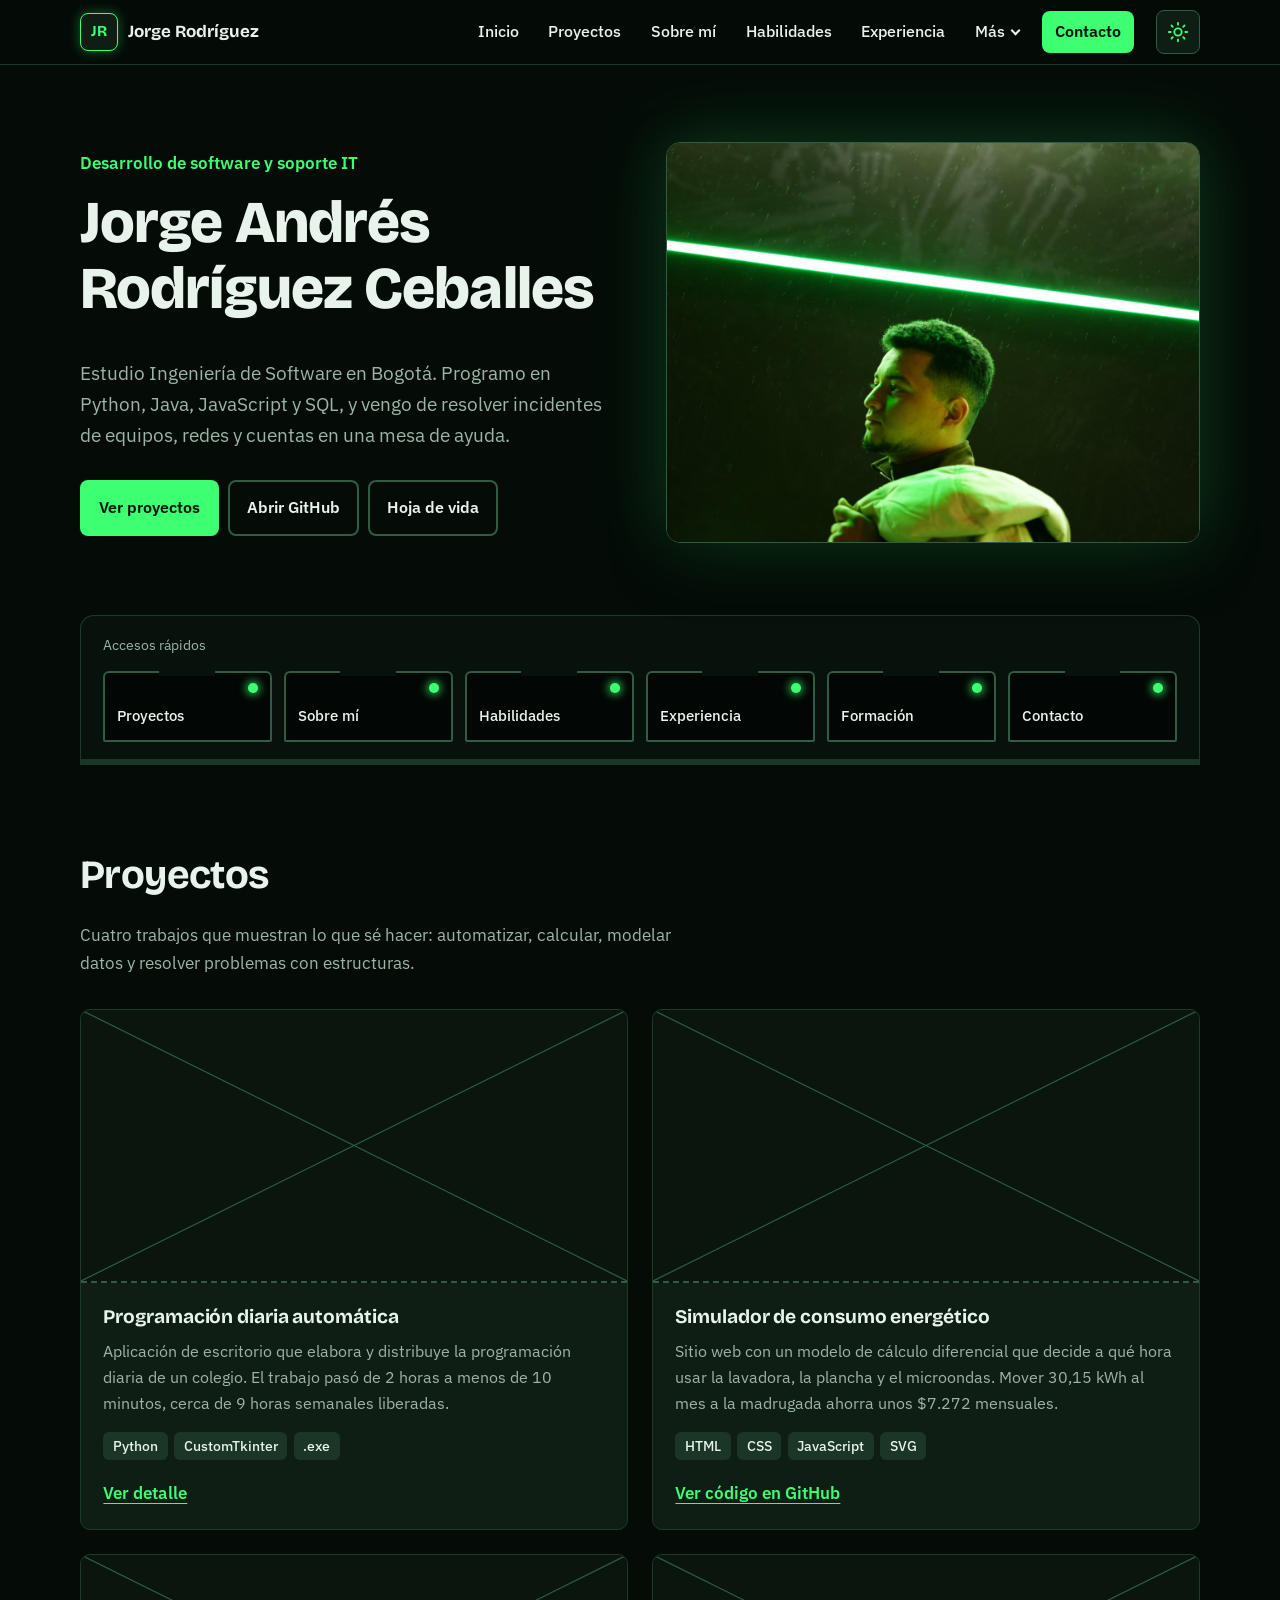
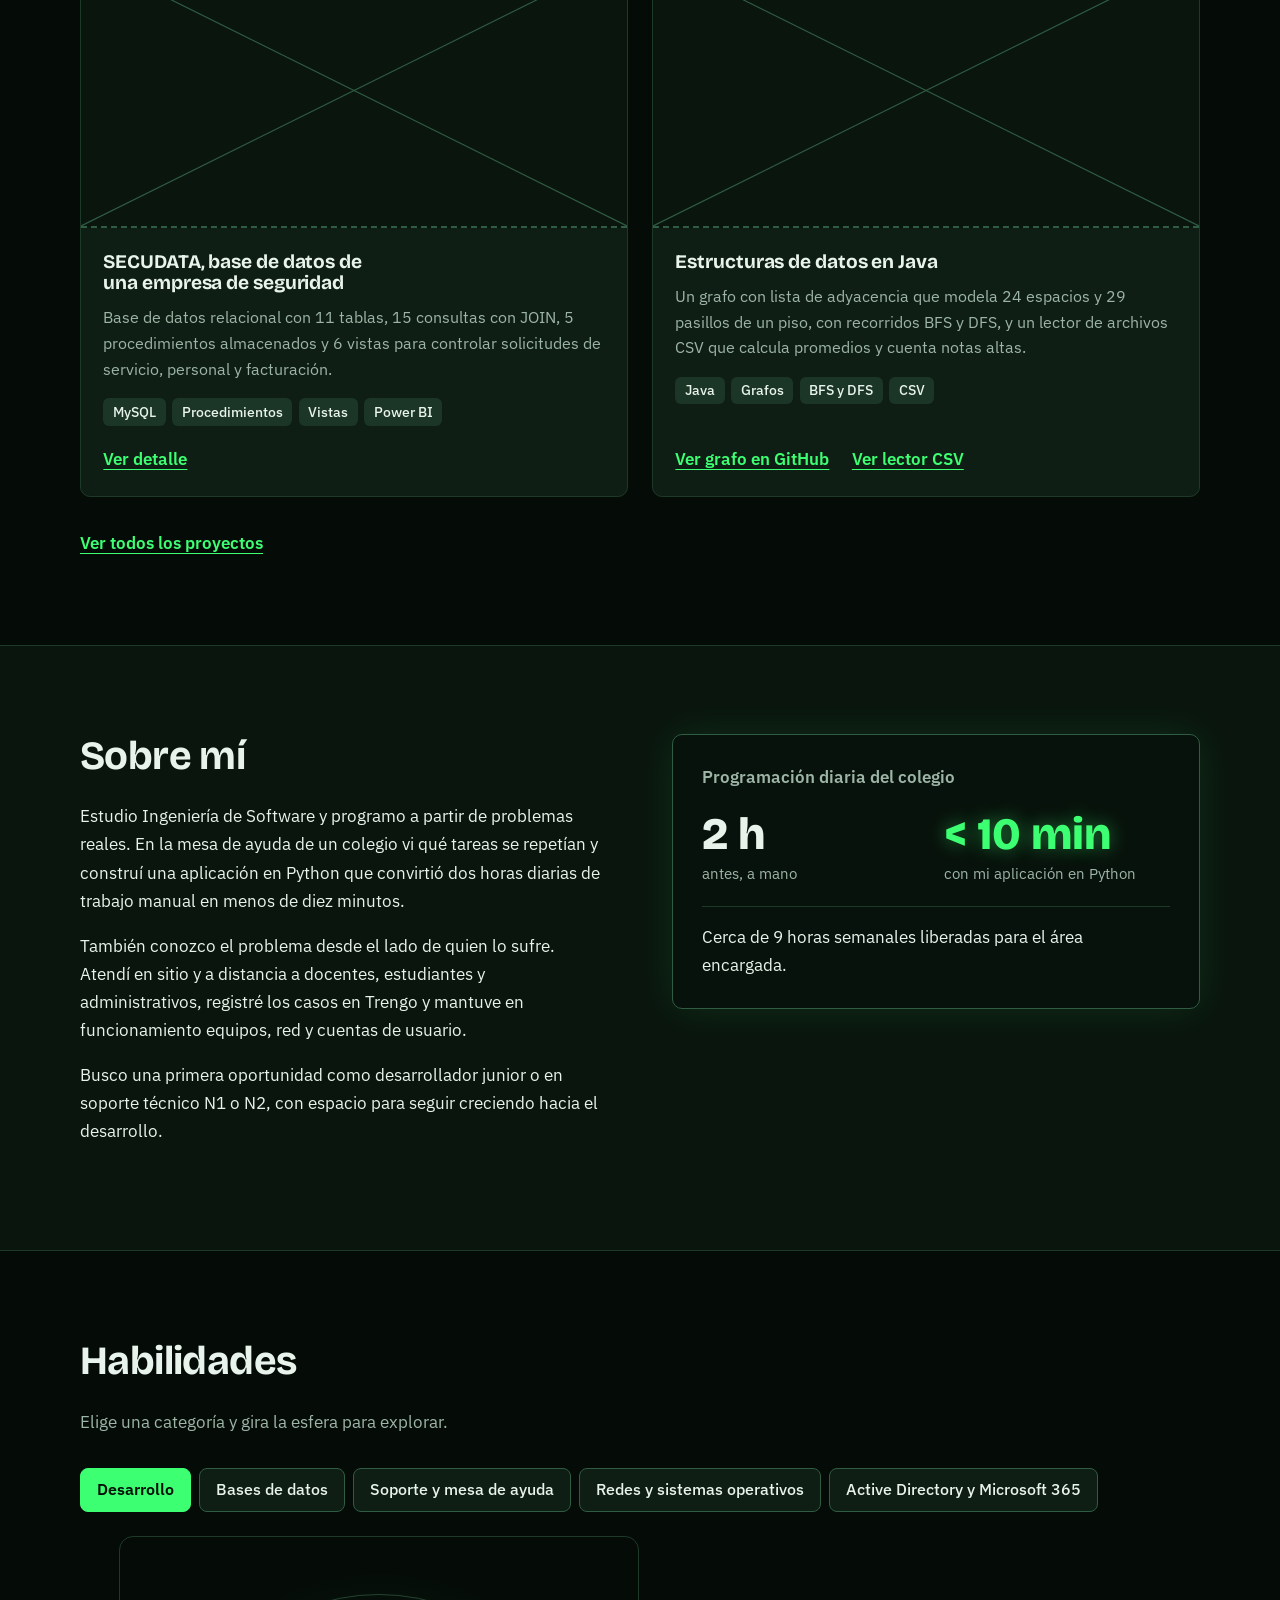
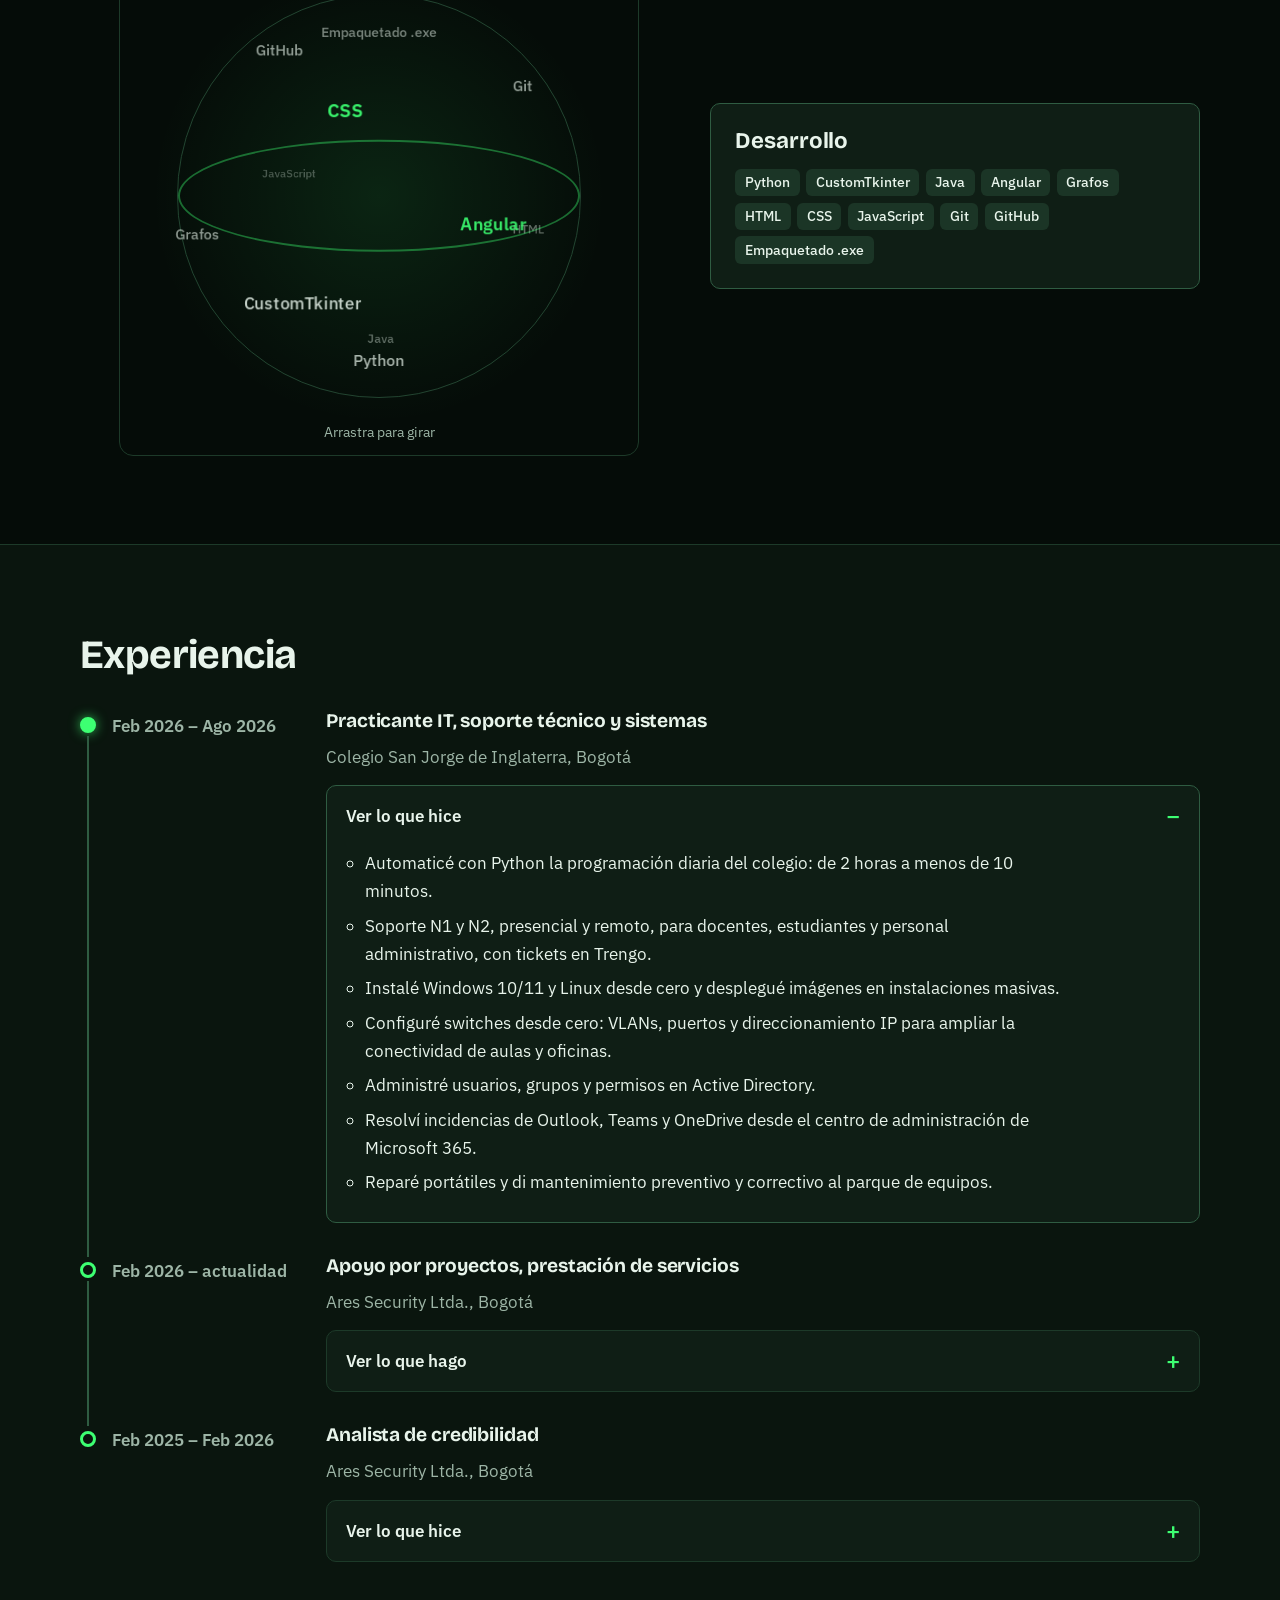
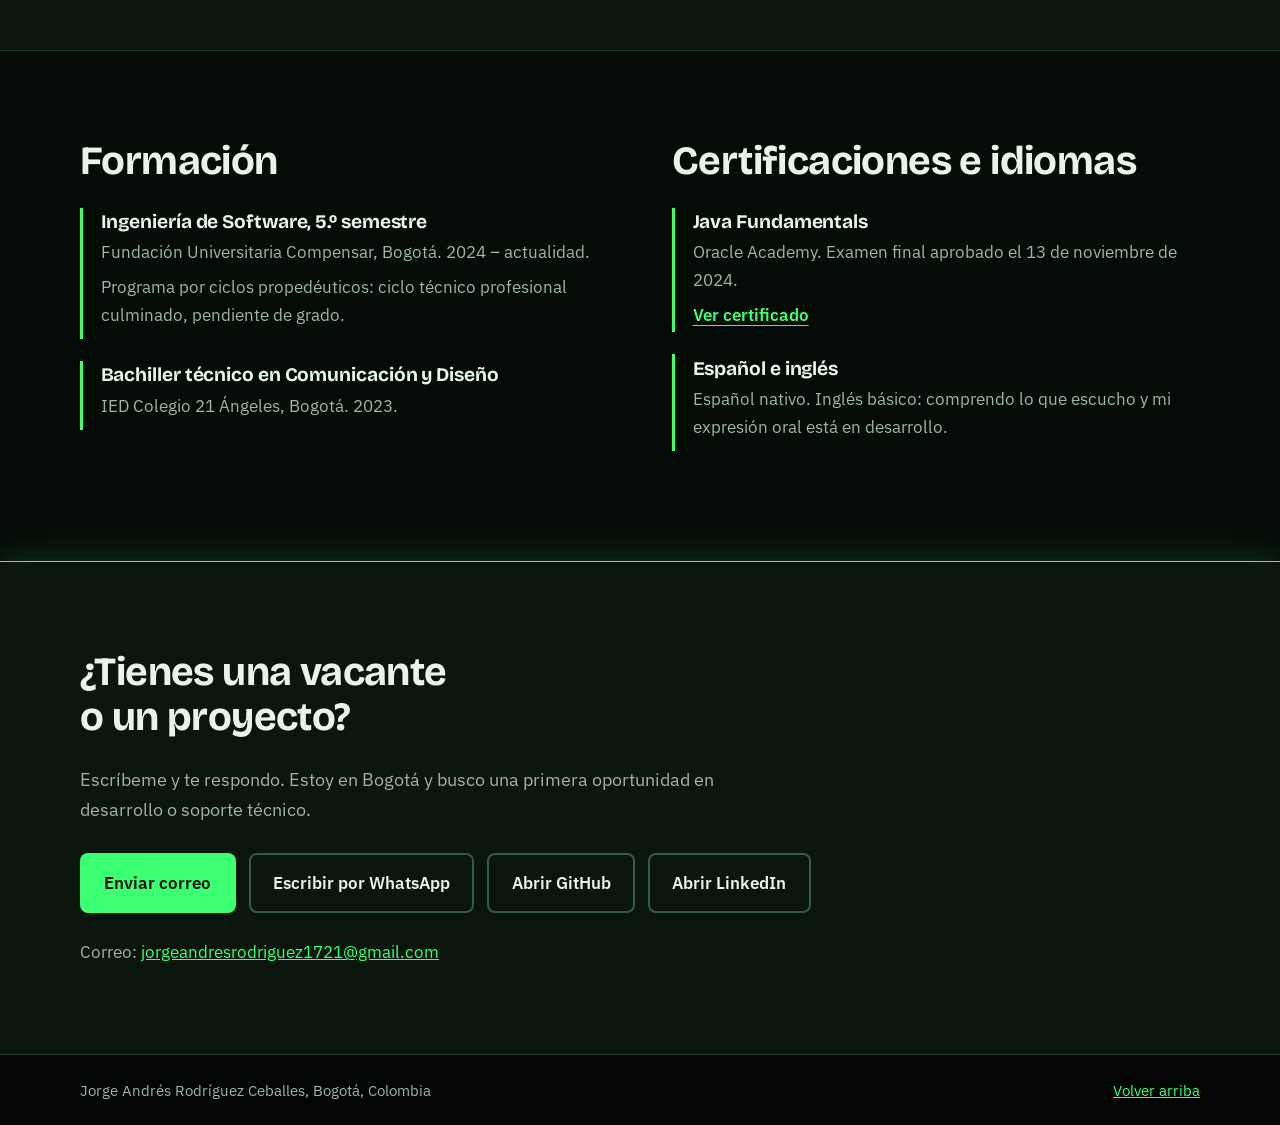
==== commit 4d81c7ad: "Cambio forma de mostrar las Habilidade, esfera en 3D" ====
--- a/index.html
+++ b/index.html
@@ -5,6 +5,18 @@
   <meta name="viewport" content="width=device-width, initial-scale=1, viewport-fit=cover">
   <title>Jorge Andrés Rodríguez | Desarrollo de software y soporte IT</title>
   <meta name="description" content="Portafolio de Jorge Andrés Rodríguez Ceballes, estudiante de Ingeniería de Software en Bogotá con experiencia en soporte IT. Proyectos en Python, Java, JavaScript y SQL.">
+  
+  <link rel="icon" href="data:image/svg+xml,%3Csvg xmlns='http://www.w3.org/2000/svg' viewBox='0 0 64 64'%3E%3Crect width='64' height='64' rx='14' fill='%230F1E15'/%3E%3Crect x='2' y='2' width='60' height='60' rx='12' fill='none' stroke='%233DFF72' stroke-width='3'/%3E%3Ctext x='32' y='43' font-family='Arial,sans-serif' font-size='28' font-weight='700' text-anchor='middle' fill='%233DFF72'%3EJR%3C/text%3E%3C/svg%3E">
+  
+  <link rel="canonical" href="https://jorge-andres-17.github.io/Portafolio-Jorge-Rodriguez/">
+  <meta property="og:type" content="website">
+  <meta property="og:locale" content="es_CO">
+  <meta property="og:title" content="Jorge Andrés Rodríguez | Desarrollo de software y soporte IT">
+  <meta property="og:description" content="Estudiante de Ingeniería de Software en Bogotá con experiencia en soporte IT. Proyectos en Python, Java, JavaScript y SQL.">
+  <meta property="og:url" content="https://jorge-andres-17.github.io/Portafolio-Jorge-Rodriguez/">
+  <meta property="og:image" content="https://jorge-andres-17.github.io/Portafolio-Jorge-Rodriguez/assets/og-imagen.jpg">
+  <meta name="twitter:card" content="summary_large_image">
+  
   <link rel="preconnect" href="https://fonts.googleapis.com">
   <link rel="preconnect" href="https://fonts.gstatic.com" crossorigin>
   <link href="https://fonts.googleapis.com/css2?family=Bricolage+Grotesque:opsz,wght@12..96,500;12..96,700;12..96,800&family=IBM+Plex+Sans:wght@400;500;600&display=swap" rel="stylesheet">
@@ -254,58 +266,95 @@
     </section>
 
     <!-- HABILIDADES -->
-    <section class="seccion" id="habilidades">
+         <section class="seccion" id="habilidades">
       <div class="contenedor">
         <h2>Habilidades</h2>
-        <p class="seccion-intro">Abre cada grupo para ver lo que sé hacer.</p>
-
-        <div class="acordeon-grupo" data-acordeon>
-          <details open>
-            <summary>Desarrollo</summary>
-            <ul>
-              <li>Python: automatización, interfaces de escritorio con CustomTkinter y empaquetado en .exe</li>
-              <li>Java: estructuras de datos, grafos, lectura de archivos (Java Fundamentals, Oracle Academy)</li>
-              <li>HTML, CSS y JavaScript nivel intermedio</li>
-              <li>Git y GitHub</li>
-            </ul>
-          </details>
-
-          <details>
-            <summary>Bases de datos</summary>
-            <ul>
-              <li>SQL nivel intermedio con MySQL</li>
-              <li>Diseño relacional, claves foráneas y columnas calculadas</li>
-              <li>Consultas con JOIN, procedimientos almacenados y vistas</li>
-              <li>Tableros en Power BI</li>
-            </ul>
-          </details>
-
-          <details>
-            <summary>Soporte y mesa de ayuda</summary>
-            <ul>
-              <li>Help Desk / Service Desk N1 y N2</li>
-              <li>Gestión de incidentes y requerimientos con tickets (Trengo)</li>
-              <li>Soporte presencial y remoto a usuarios finales</li>
-              <li>Diagnóstico de fallas de hardware y software, y mantenimiento de equipos</li>
-            </ul>
-          </details>
-
-          <details>
-            <summary>Redes y sistemas operativos</summary>
-            <ul>
-              <li>Configuración de switches desde cero, VLANs y direccionamiento IP (TCP/IP)</li>
-              <li>Instalación de Windows 10/11 y Linux, y despliegue de imágenes para instalaciones masivas</li>
-            </ul>
-          </details>
-
-          <details>
-            <summary>Active Directory y Microsoft 365</summary>
-            <ul>
-              <li>Creación y baja de cuentas, grupos, permisos y restablecimiento de contraseñas</li>
-              <li>Centro de administración de Microsoft 365</li>
-              <li>Outlook, Teams, OneDrive y Word; Excel nivel intermedio</li>
-            </ul>
-          </details>
+        <p class="seccion-intro">Elige una categoría y gira la esfera para explorar.</p>
+
+        <div class="esfera-app" data-esfera>
+          <div class="cats" data-cats role="group" aria-label="Categorías de habilidades"></div>
+
+          <div class="esfera-grid">
+            <div class="escena" data-escena aria-hidden="true">
+              <div class="anillo"></div>
+              <div class="ayuda">Arrastra para girar</div>
+            </div>
+
+            <div class="grupos">
+              <section class="ficha-hab" data-grupo="Desarrollo">
+                <h3>Desarrollo</h3>
+                <ul class="etiquetas">
+                  <li>Python</li>
+                  <li>CustomTkinter</li>
+                  <li>Java</li>
+                  <li>Angular</li>
+                  <li>Grafos</li>
+                  <li>HTML</li>
+                  <li>CSS</li>
+                  <li>JavaScript</li>
+                  <li>Git</li>
+                  <li>GitHub</li>
+                  <li>Empaquetado .exe</li>
+                </ul>
+              </section>
+
+              <section class="ficha-hab" data-grupo="Bases de datos">
+                <h3>Bases de datos</h3>
+                <ul class="etiquetas">
+                  <li>SQL</li>
+                  <li>MySQL</li>
+                  <li>JOIN</li>
+                  <li>Procedimientos</li>
+                  <li>Vistas</li>
+                  <li>Claves foráneas</li>
+                  <li>Diseño relacional</li>
+                  <li>Power BI</li>
+                </ul>
+              </section>
+
+              <section class="ficha-hab" data-grupo="Soporte y mesa de ayuda">
+                <h3>Soporte y mesa de ayuda</h3>
+                <ul class="etiquetas">
+                  <li>Help Desk N1</li>
+                  <li>Help Desk N2</li>
+                  <li>Tickets</li>
+                  <li>Trengo</li>
+                  <li>Soporte remoto</li>
+                  <li>Soporte presencial</li>
+                  <li>Diagnóstico</li>
+                  <li>Mantenimiento</li>
+                </ul>
+              </section>
+
+              <section class="ficha-hab" data-grupo="Redes y sistemas operativos">
+                <h3>Redes y sistemas operativos</h3>
+                <ul class="etiquetas">
+                  <li>Switches</li>
+                  <li>VLANs</li>
+                  <li>TCP/IP</li>
+                  <li>Direccionamiento IP</li>
+                  <li>Windows 10/11</li>
+                  <li>Linux</li>
+                  <li>Imágenes de despliegue</li>
+                </ul>
+              </section>
+
+              <section class="ficha-hab" data-grupo="Active Directory y Microsoft 365">
+                <h3>Active Directory y Microsoft 365</h3>
+                <ul class="etiquetas">
+                  <li>Active Directory</li>
+                  <li>Grupos</li>
+                  <li>Permisos</li>
+                  <li>Contraseñas</li>
+                  <li>Microsoft 365</li>
+                  <li>Outlook</li>
+                  <li>Teams</li>
+                  <li>OneDrive</li>
+                  <li>Excel</li>
+                </ul>
+              </section>
+            </div>
+          </div>
         </div>
       </div>
     </section>
@@ -427,5 +476,6 @@
   </footer>
 
   <script src="js/main.js"></script>
+  <script src="js/esfera.js"></script>
 </body>
 </html>
--- a/css/styles.css
+++ b/css/styles.css
@@ -1226,4 +1226,150 @@
   .foto img {
     aspect-ratio: 16 / 7;
   }
+}
+
+/* ------------------------------------==========================================================
+   HABILIDADES ESFERA EN 3D
+   ---------------------------------------======================= */
+.cats {
+  display: flex;
+  flex-wrap: wrap;
+  gap: .5rem;
+  margin-bottom: 1.5rem;
+}
+
+.cat {
+  min-height: 44px;
+  padding: .5rem 1rem;
+  background: var(--papel);
+  color: var(--tinta);
+  border: 1px solid var(--linea-fuerte);
+  border-radius: 8px;
+  font: inherit;
+  font-size: .98rem;
+  font-weight: 500;
+  cursor: pointer;
+  transition: background .2s, color .2s, border-color .2s;
+}
+
+.cat:hover {
+  border-color: var(--senal);
+  color: var(--senal);
+}
+
+.cat[aria-pressed="true"] {
+  background: var(--senal);
+  color: var(--senal-tinta);
+  border-color: var(--senal);
+  font-weight: 600;
+}
+
+.esfera-grid {
+  display: grid;
+  grid-template-columns: 1.1fr .9fr;
+  gap: 2rem;
+  align-items: center;
+}
+
+.esfera-app:not(.con-js) .escena {
+  display: none;
+}
+
+.escena {
+  position: relative;
+  width: 100%;
+  max-width: 520px;
+  aspect-ratio: 1;
+  margin-inline: auto;
+  overflow: hidden;
+  background: radial-gradient(circle at 50% 50%, rgba(var(--senal-rgb), .1), transparent 62%);
+  border: 1px solid var(--linea);
+  border-radius: 14px;
+  cursor: grab;
+  touch-action: pan-y;
+  user-select: none;
+}
+
+.escena:active {
+  cursor: grabbing;
+}
+
+.anillo {
+  position: absolute;
+  inset: 11%;
+  border: 1px solid var(--linea-fuerte);
+  border-radius: 50%;
+  opacity: .7;
+  pointer-events: none;
+}
+
+.anillo::after {
+  content: "";
+  position: absolute;
+  left: 0;
+  right: 0;
+  top: 50%;
+  height: 28%;
+  transform: translateY(-50%);
+  border: 2px solid rgba(var(--senal-rgb), .55);
+  border-radius: 50%;
+}
+
+.palabra {
+  position: absolute;
+  left: 0;
+  top: 0;
+  color: var(--tinta);
+  font-size: 1rem;
+  font-weight: 500;
+  white-space: nowrap;
+  pointer-events: none;
+  will-change: transform, opacity;
+  transition: color .2s;
+}
+
+.palabra.frente {
+  color: var(--senal);
+  font-weight: 600;
+}
+
+.ayuda {
+  position: absolute;
+  left: 0;
+  right: 0;
+  bottom: .7rem;
+  color: var(--tinta-suave);
+  font-size: .85rem;
+  text-align: center;
+  pointer-events: none;
+}
+
+.ficha-hab {
+  padding: 1.5rem;
+  background: var(--papel);
+  border: 1px solid var(--linea-fuerte);
+  border-radius: var(--radio);
+}
+
+.ficha-hab[hidden] {
+  display: none;
+}
+
+.esfera-app:not(.con-js) .ficha-hab {
+  margin-top: 1rem;
+}
+
+.ficha-hab h3 {
+  margin-bottom: 1rem;
+  font-size: 1.4rem;
+}
+
+.ficha-hab .etiquetas {
+  margin-bottom: 0;
+}
+
+@media (max-width: 860px) {
+  .esfera-grid {
+    grid-template-columns: 1fr;
+  }
 }
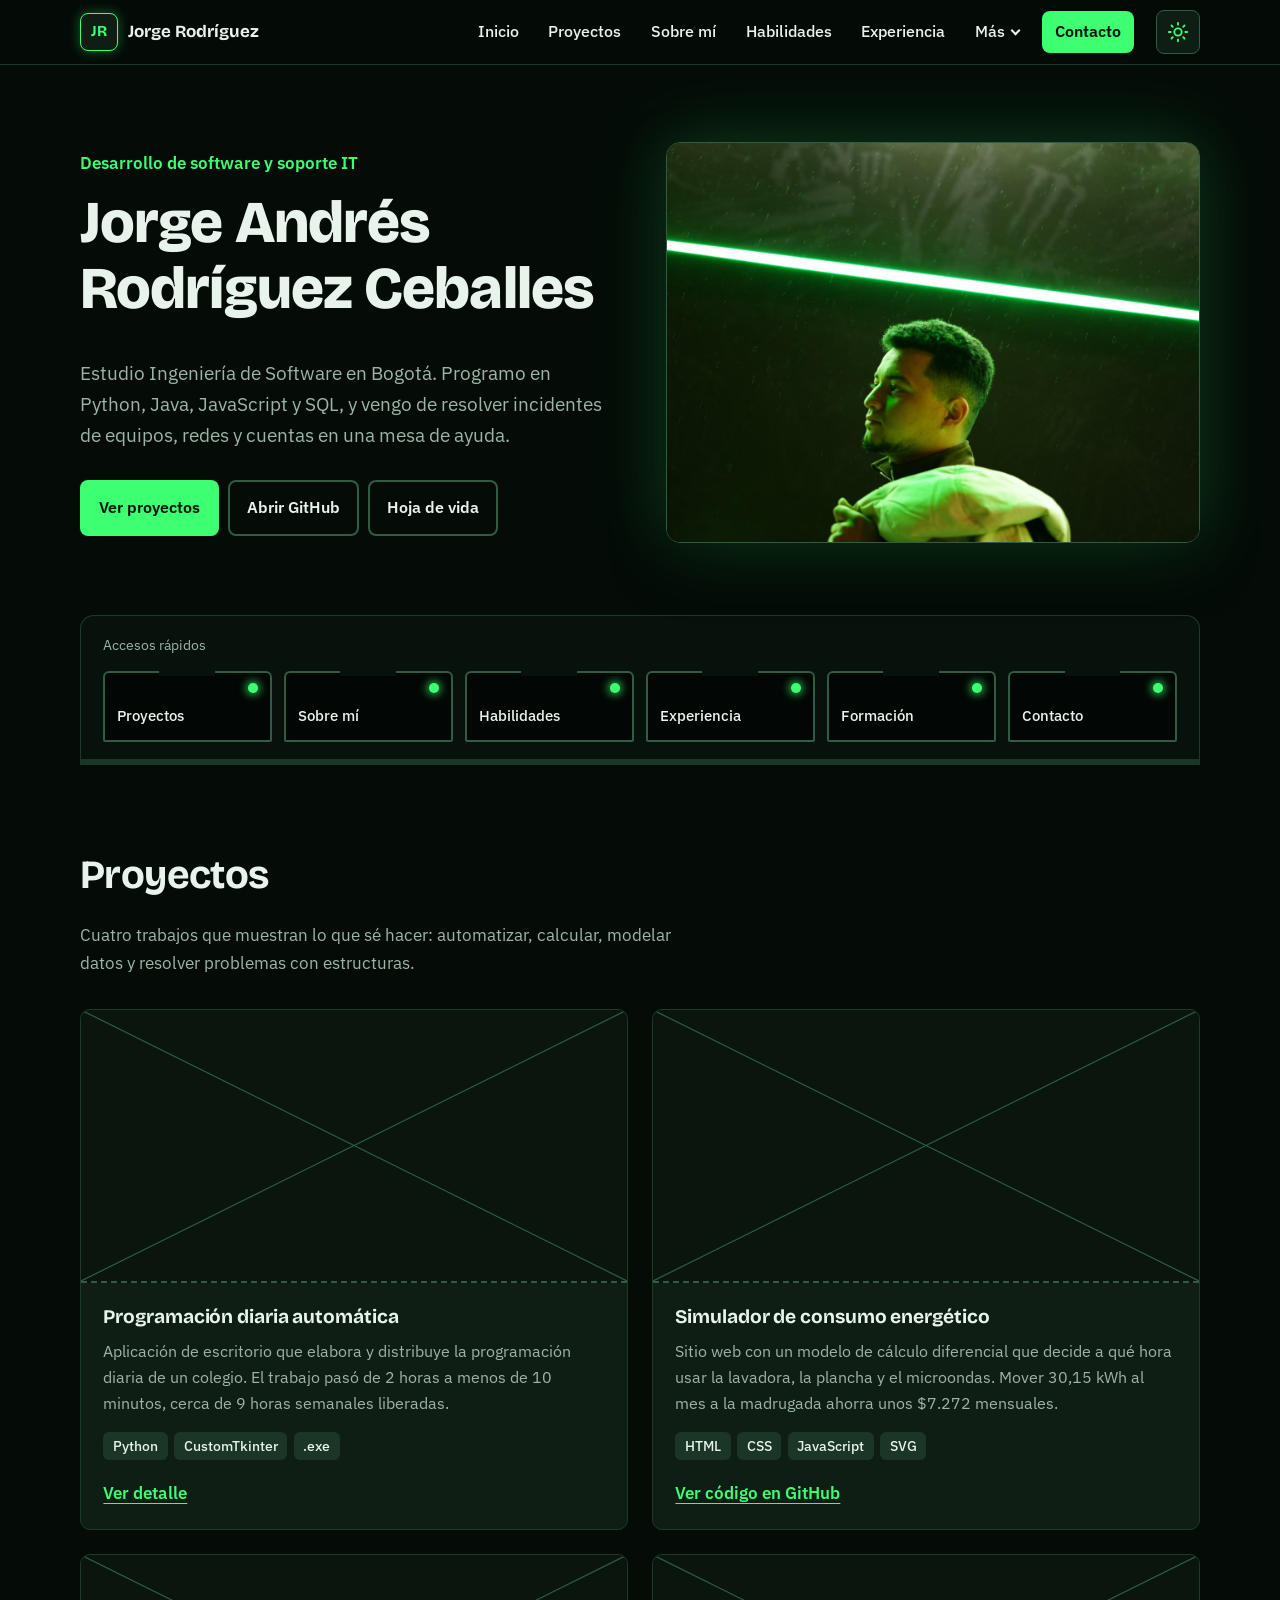
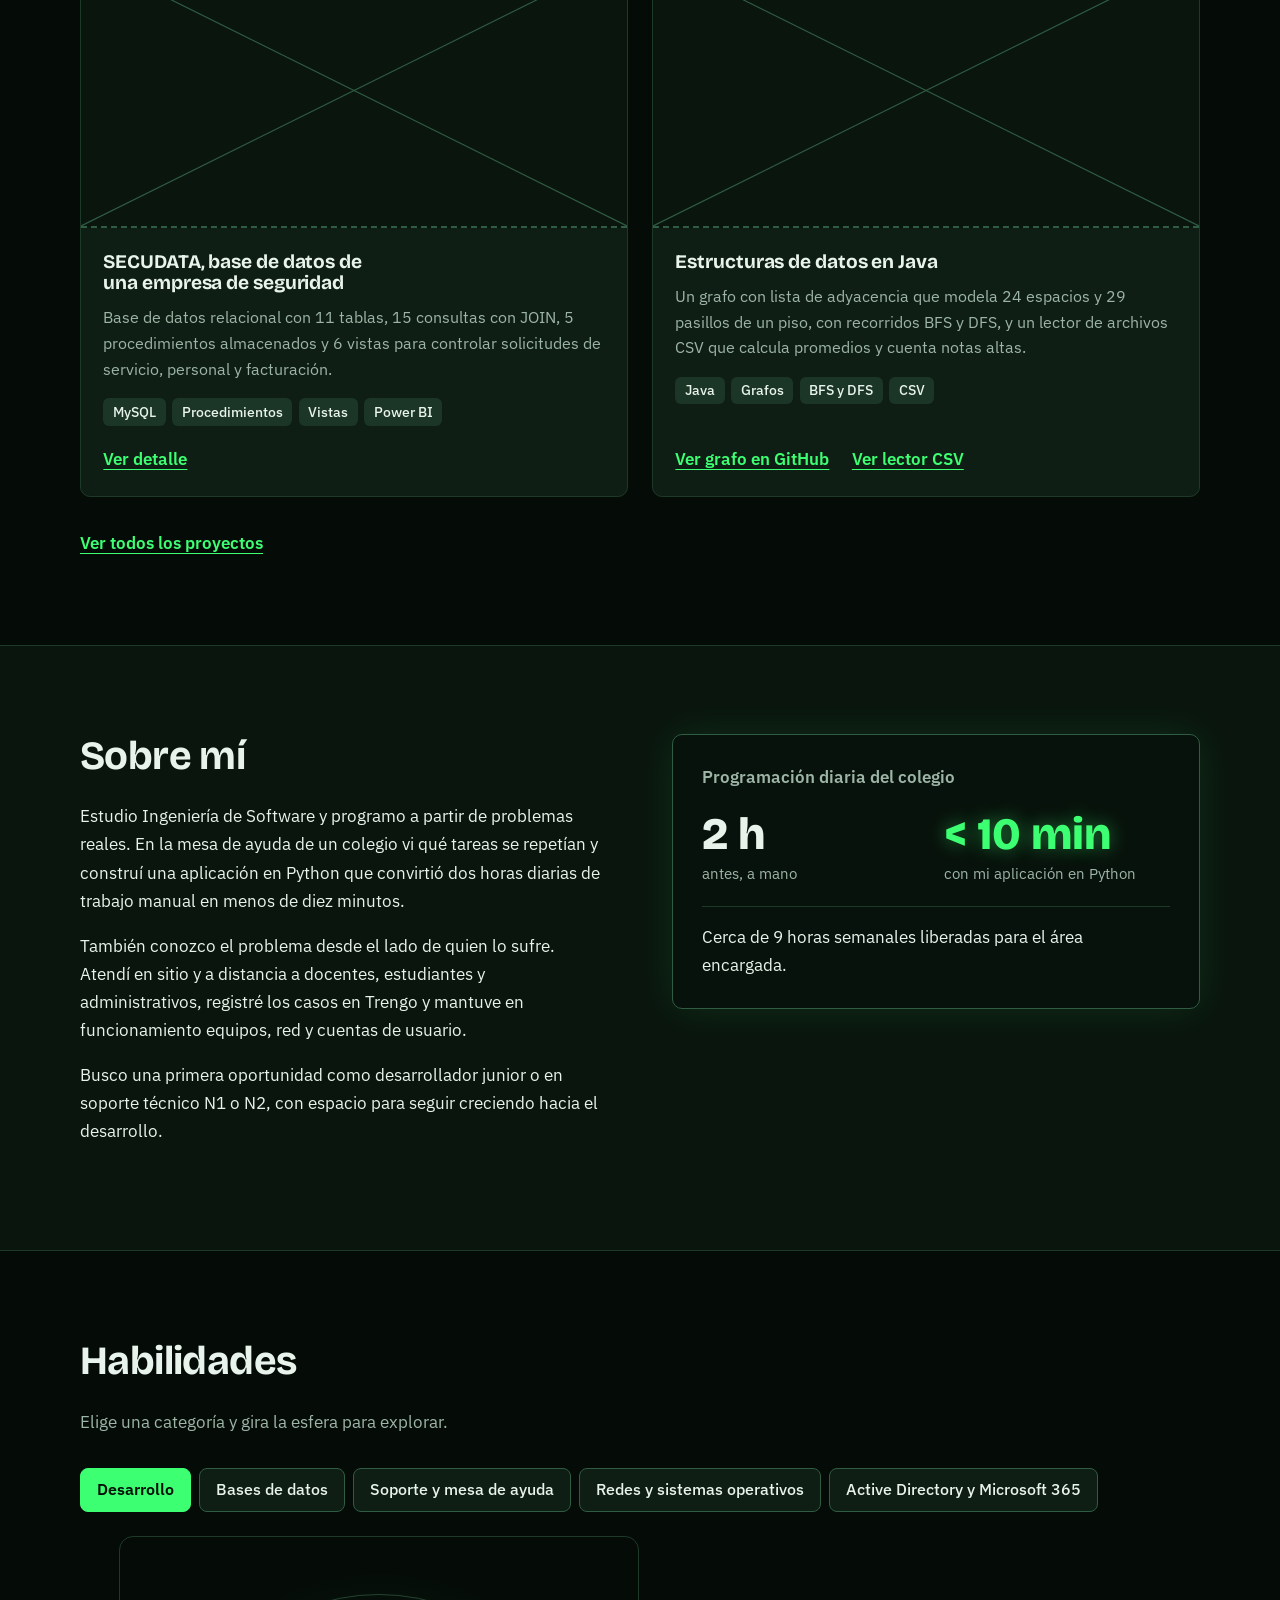
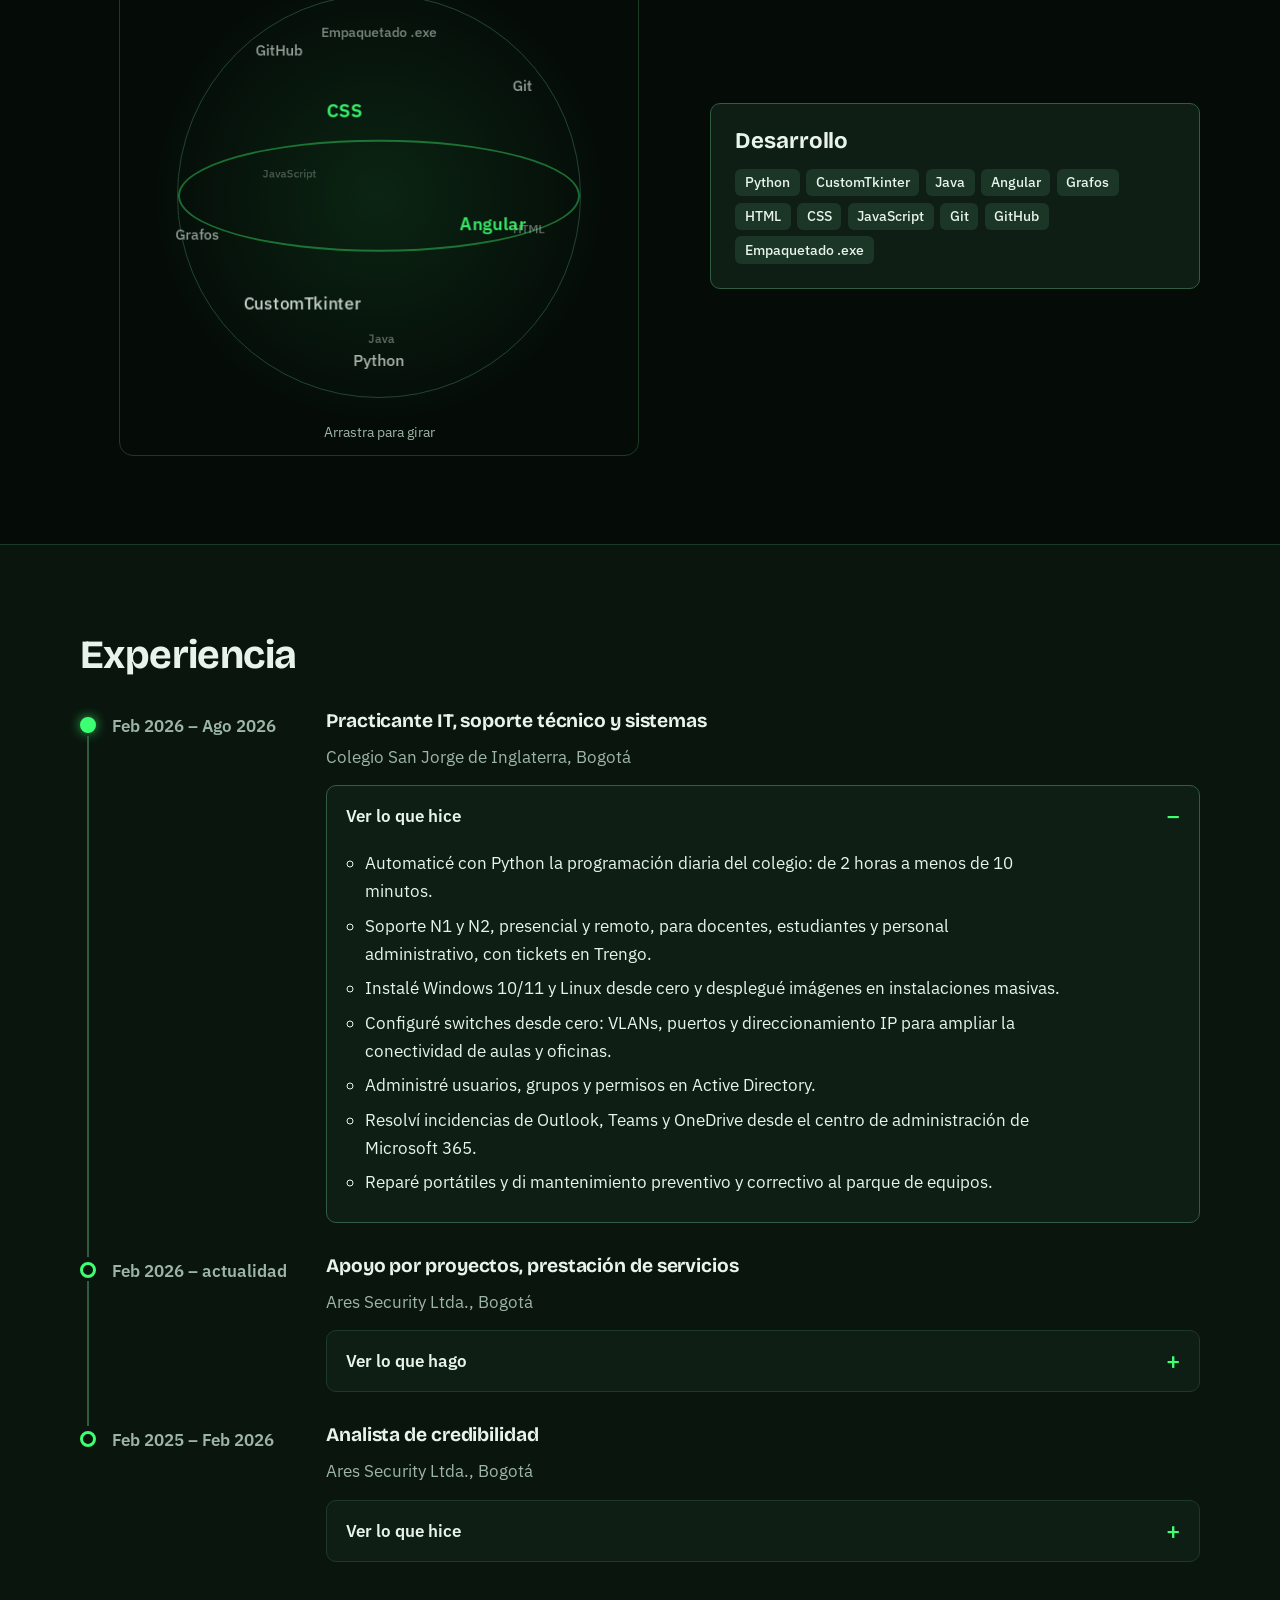
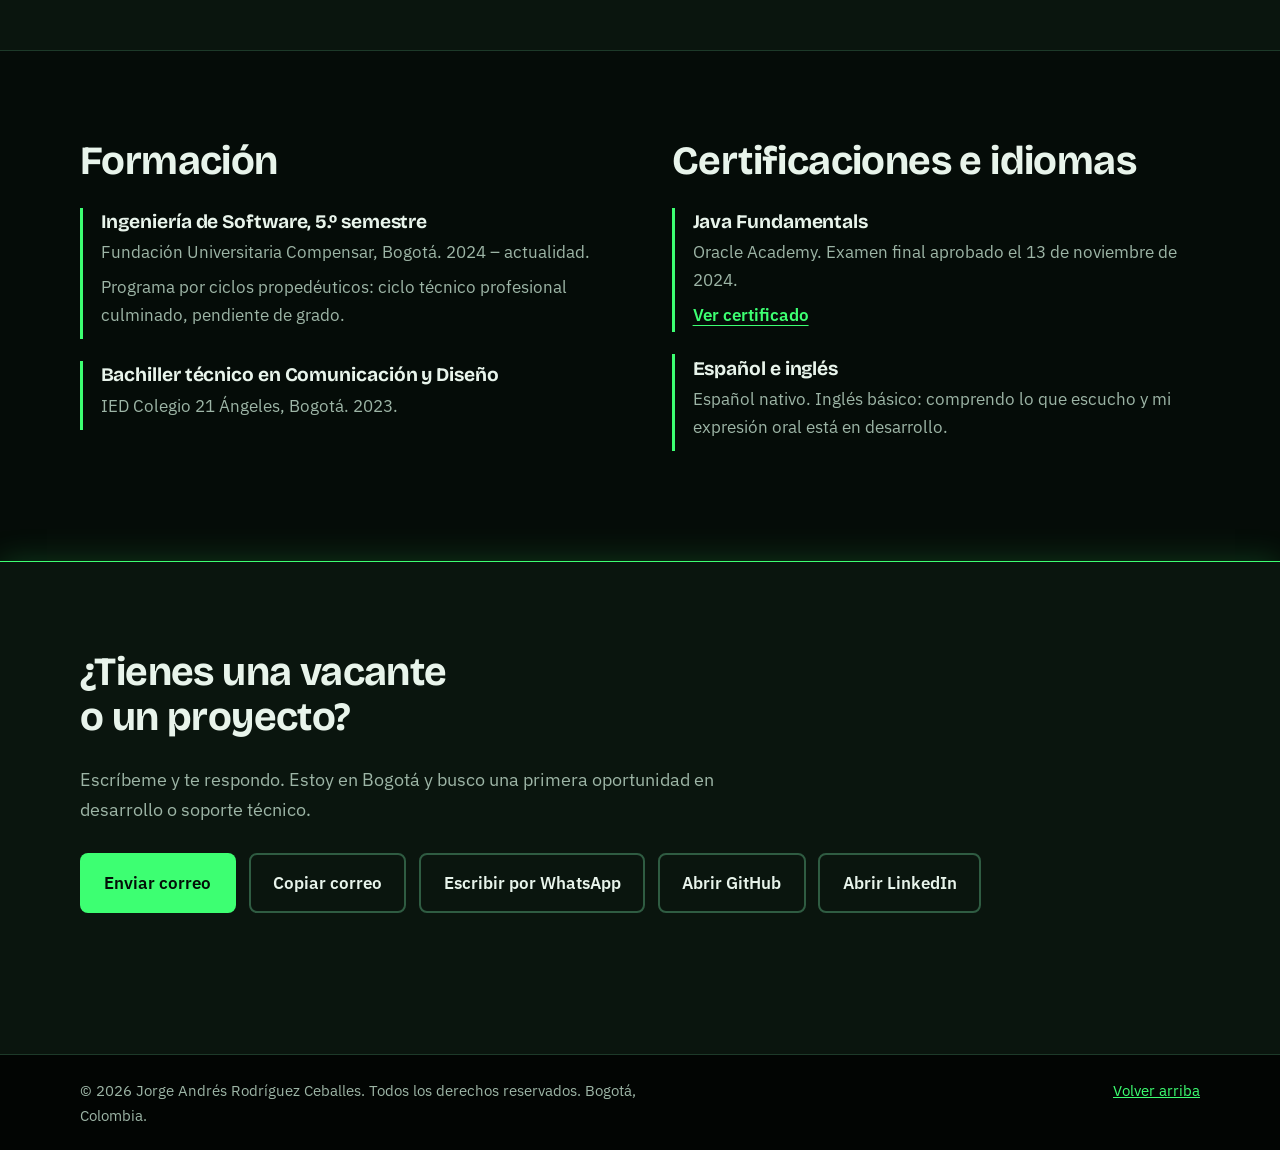
==== commit b6102a4a: "Botón copiar correo y derechos de autor" ====
--- a/index.html
+++ b/index.html
@@ -458,11 +458,12 @@
         <p class="contacto-texto">Escríbeme y te respondo. Estoy en Bogotá y busco una primera oportunidad en desarrollo o soporte técnico.</p>
         <div class="contacto-botones">
           <a class="boton boton-primario" href="mailto:jorgeandresrodriguez1721@gmail.com">Enviar correo</a>
+          <button class="boton boton-linea" id="copiarCorreo" type="button" data-correo="jorgeandresrodriguez1721@gmail.com">Copiar correo</button>
           <a class="boton boton-linea" href="https://wa.me/573238041219" target="_blank" rel="noopener">Escribir por WhatsApp</a>
           <a class="boton boton-linea" href="https://github.com/Jorge-Andres-17" target="_blank" rel="noopener">Abrir GitHub</a>
           <a class="boton boton-linea" href="https://www.linkedin.com/in/jorge-andres-rodriguez-ceballes-a00019436" target="_blank" rel="noopener">Abrir LinkedIn</a>
         </div>
-        <p class="contacto-dato">Correo: <a href="mailto:jorgeandresrodriguez1721@gmail.com">jorgeandresrodriguez1721@gmail.com</a></p>
+        <p class="contacto-dato" id="avisoCopia" role="status" aria-live="polite"></p>
       </div>
     </section>
 
@@ -470,7 +471,7 @@
 
   <footer class="pie">
     <div class="contenedor pie-barra">
-      <p>Jorge Andrés Rodríguez Ceballes, Bogotá, Colombia</p>
+      <p>© <span id="anio">2026</span> Jorge Andrés Rodríguez Ceballes. Todos los derechos reservados. Bogotá, Colombia.</p>
       <a href="#inicio">Volver arriba</a>
     </div>
   </footer>
--- a/css/styles.css
+++ b/css/styles.css
@@ -1372,4 +1372,18 @@
   .esfera-grid {
     grid-template-columns: 1fr;
   }
+} 
+
+/* Botón de copiar correo */
+button.boton-linea {
+  background: transparent;
+  font: inherit;
+  font-weight: 600;
+  cursor: pointer;
+}
+
+.contacto-dato {
+  min-height: 1.65em;
+  color: var(--senal);
+  font-weight: 500;
 }
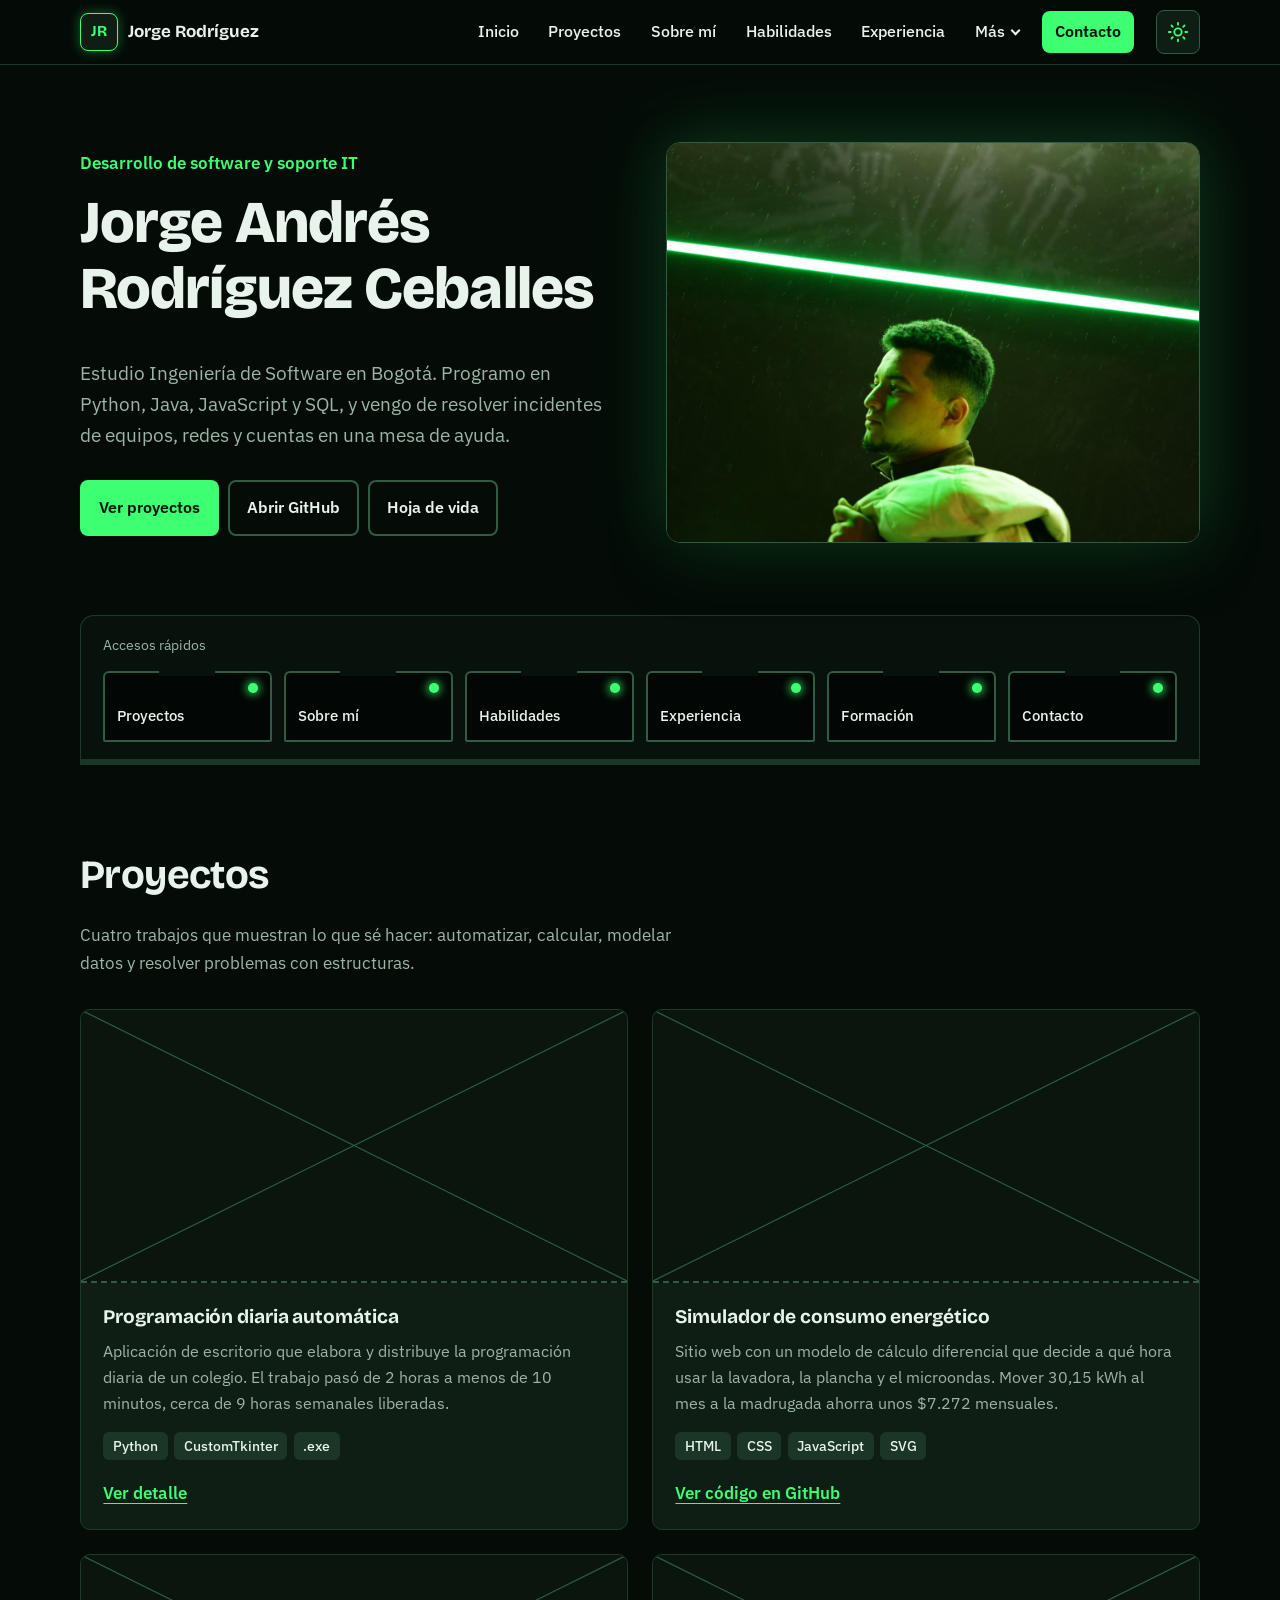
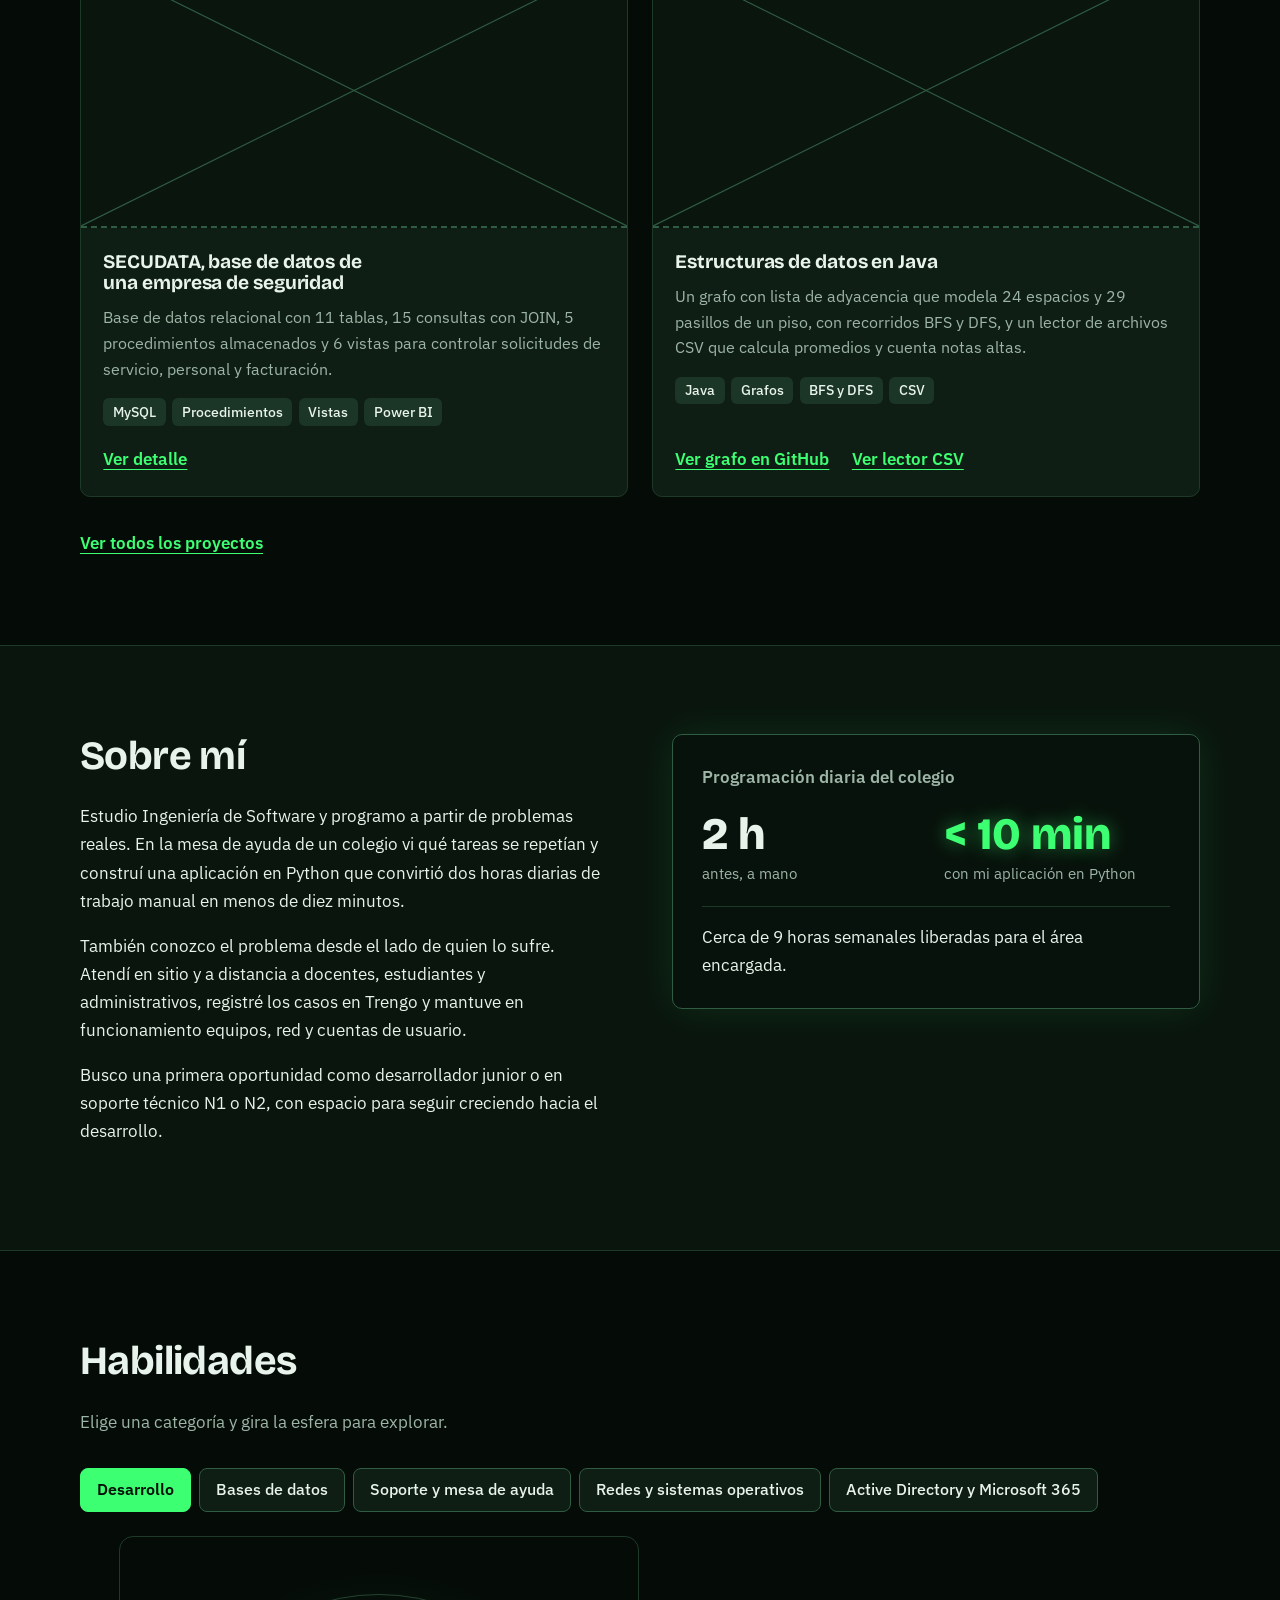
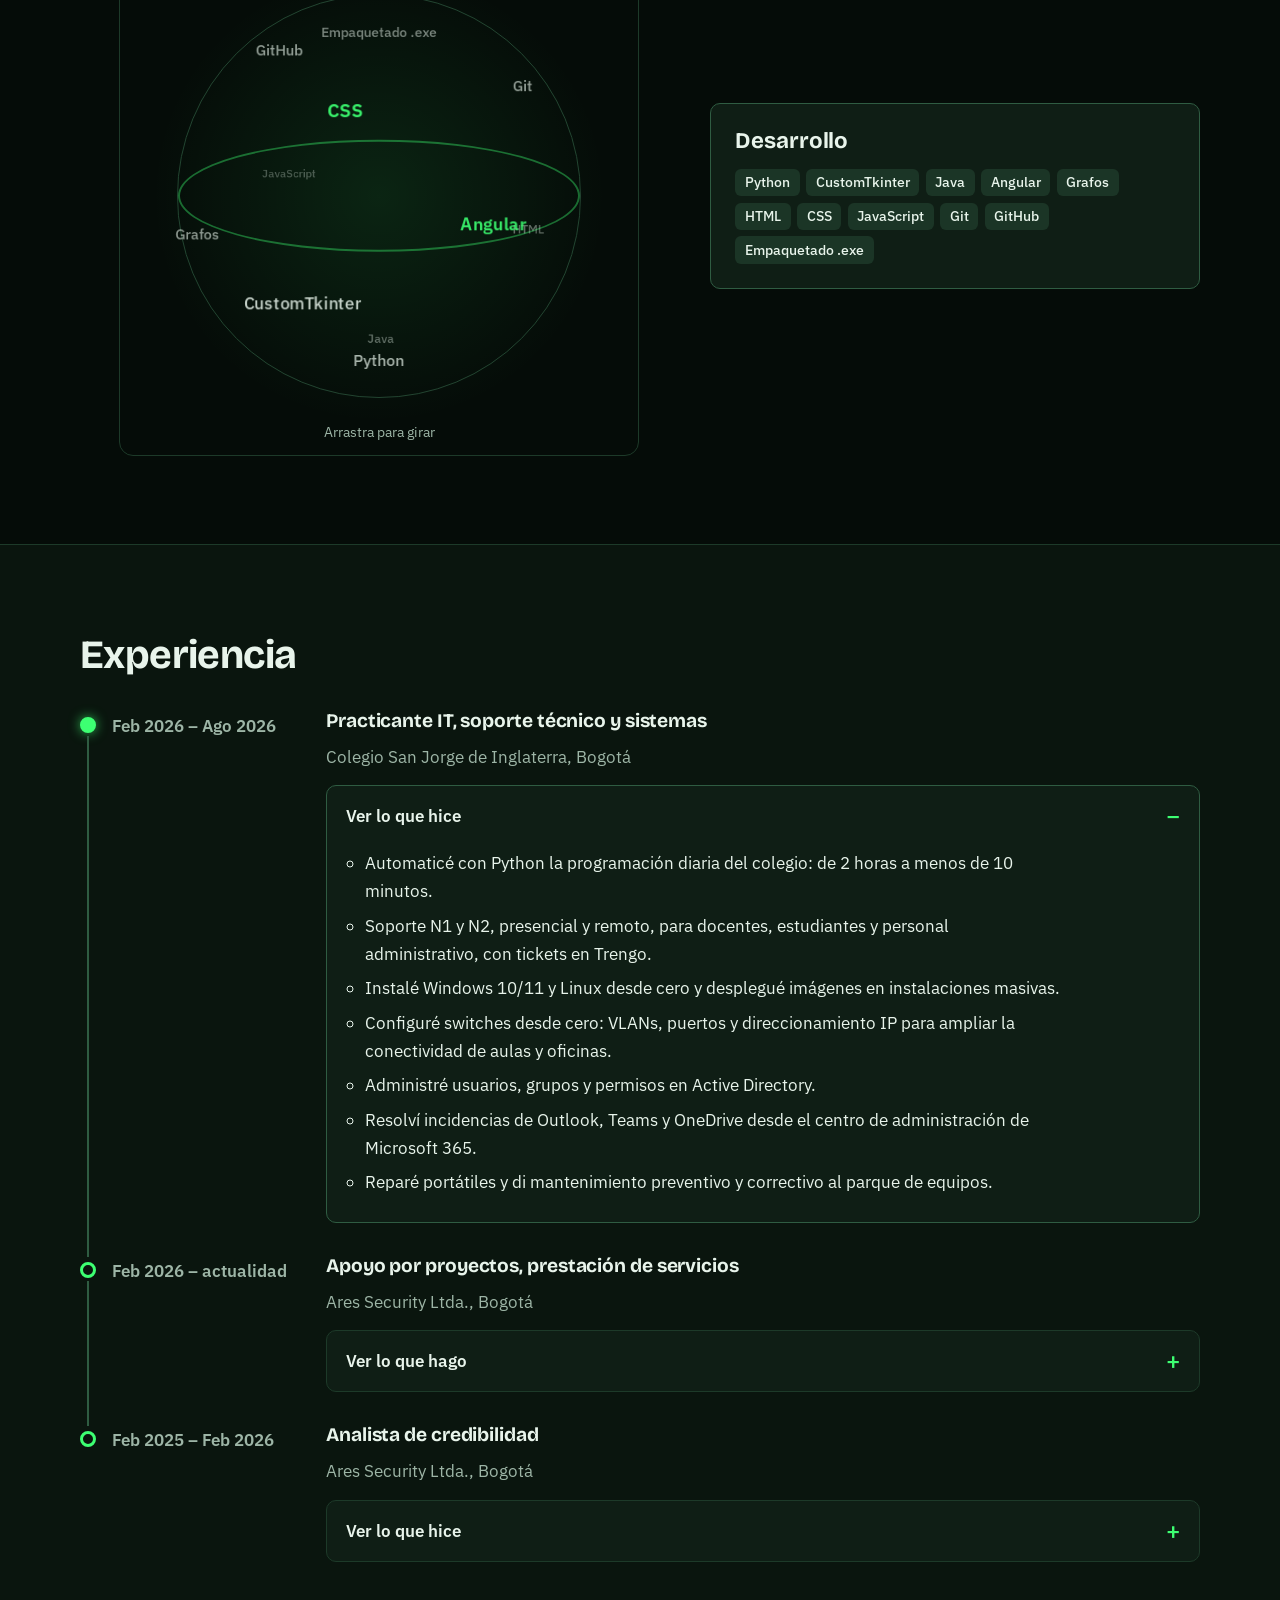
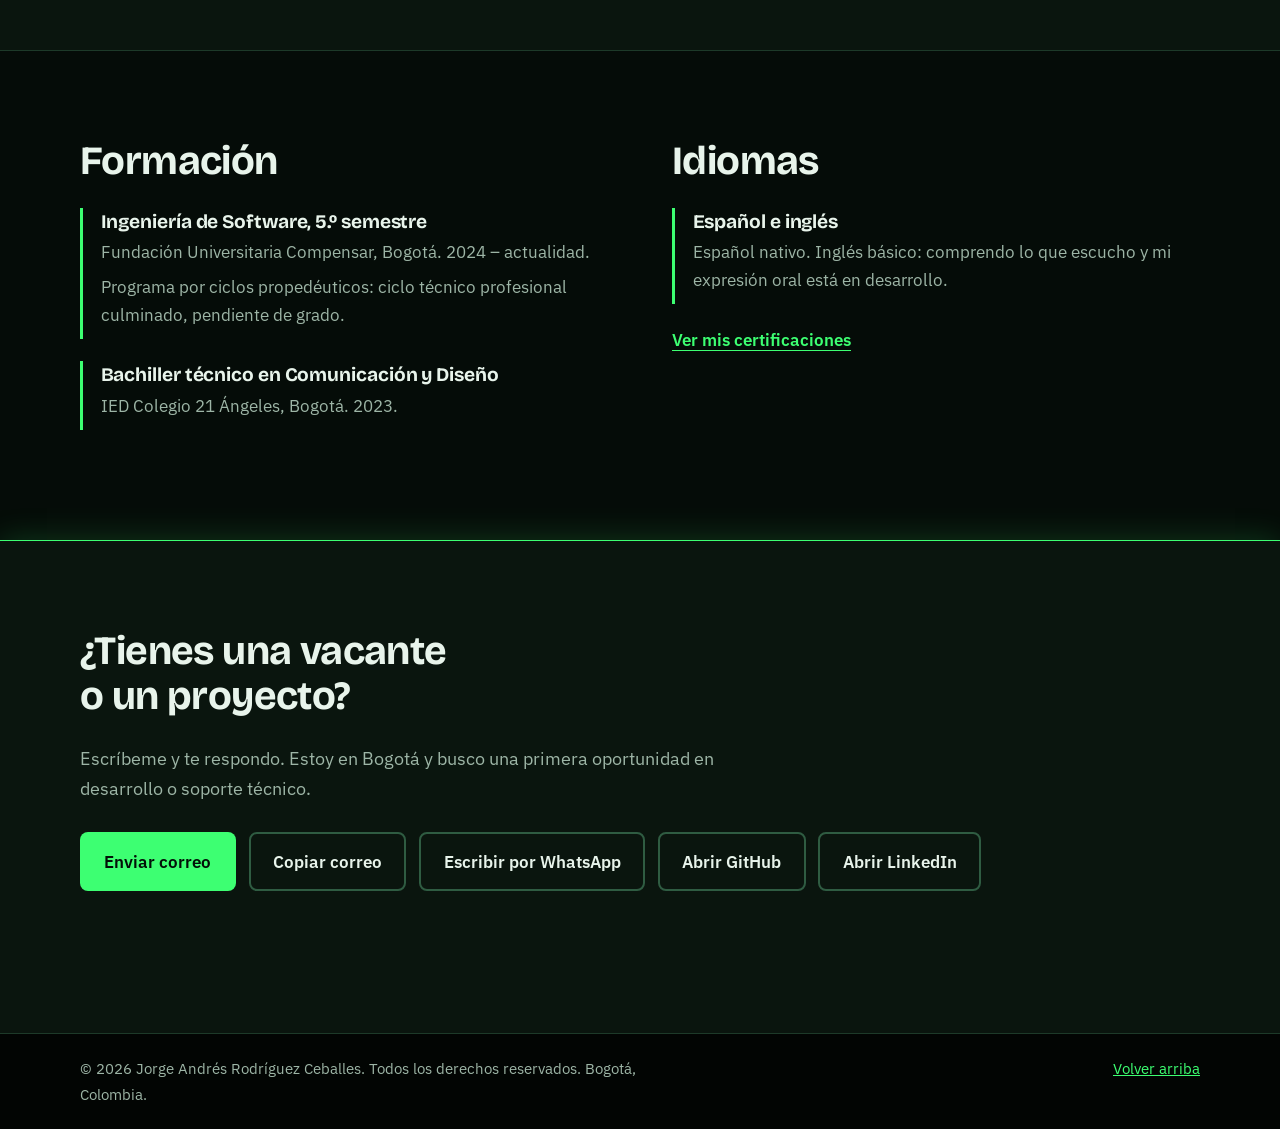
==== commit a8db99ae: "Certificaciones con visor y página de proyectos" ====
--- a/index.html
+++ b/index.html
@@ -158,7 +158,7 @@
                 <li>.exe</li>
               </ul>
               <div class="proyecto-enlaces">
-                <a class="enlace" href="paginas/proyectos.html">Ver detalle</a>
+                <a class="enlace" href="paginas/proyectos.html#programacion-diaria">Ver detalle</a>
               </div>
             </div>
           </article>
@@ -202,7 +202,7 @@
                 <li>Power BI</li>
               </ul>
               <div class="proyecto-enlaces">
-                <a class="enlace" href="paginas/proyectos.html">Ver detalle</a>
+                <a class="enlace" href="paginas/proyectos.html#secudata">Ver detalle</a>
               </div>
             </div>
           </article>
@@ -437,16 +437,12 @@
         </div>
 
         <div>
-          <h2>Certificaciones e idiomas</h2>
-          <div class="ficha">
-            <h3>Java Fundamentals</h3>
-            <p>Oracle Academy. Examen final aprobado el 13 de noviembre de 2024.</p>
-            <a class="enlace" href="assets/certificado-java-fundamentals-oracle.pdf" target="_blank" rel="noopener">Ver certificado</a>
-          </div>
+          <h2>Idiomas</h2>
           <div class="ficha">
             <h3>Español e inglés</h3>
             <p>Español nativo. Inglés básico: comprendo lo que escucho y mi expresión oral está en desarrollo.</p>
           </div>
+          <p><a class="enlace" href="paginas/certificaciones.html">Ver mis certificaciones</a></p>
         </div>
       </div>
     </section>
--- a/css/styles.css
+++ b/css/styles.css
@@ -1386,4 +1386,145 @@
   min-height: 1.65em;
   color: var(--senal);
   font-weight: 500;
+} 
+
+/* ==========================================================
+   CERTIFICACIONES
+   ========================================================== */
+.certs {
+  display: grid;
+  grid-template-columns: repeat(auto-fit, minmax(260px, 1fr));
+  gap: 1.5rem;
+  margin-top: 2rem;
+  list-style: none;
+}
+
+.cert h3 {
+  margin: .9rem 0 .3rem;
+  font-size: 1.1rem;
+}
+
+.cert p {
+  margin-bottom: .6rem;
+  color: var(--tinta-suave);
+  font-size: .95rem;
+}
+
+.cert-vista {
+  position: relative;
+  display: block;
+  width: 100%;
+  padding: 0;
+  background: #fff;
+  border: 1px solid var(--linea-fuerte);
+  border-radius: var(--radio);
+  cursor: zoom-in;
+  transition: transform .25s, box-shadow .25s, border-color .2s;
+}
+
+.cert-vista img {
+  display: block;
+  width: 100%;
+  aspect-ratio: 4 / 3;
+  object-fit: contain;
+  border-radius: calc(var(--radio) - 1px);
+}
+
+@media (hover: hover) and (pointer: fine) {
+  .cert-vista:hover,
+  .cert-vista:focus-visible {
+    z-index: 5;
+    transform: scale(1.4);
+    border-color: var(--senal);
+    box-shadow: 0 20px 50px rgba(0, 0, 0, .5);
+  }
+}
+
+@media (prefers-reduced-motion: reduce) {
+  .cert-vista {
+    transition: none;
+  }
+}
+
+.cert-enlaces {
+  display: flex;
+  flex-wrap: wrap;
+  gap: .3rem 1.4rem;
+}
+
+/* Visor ampliado */
+.visor {
+  width: min(96vw, 1100px);
+  max-height: 94dvh;
+  padding: 1rem;
+  background: var(--papel);
+  color: var(--tinta);
+  border: 1px solid var(--linea-fuerte);
+  border-radius: 14px;
+}
+
+.visor::backdrop {
+  background: rgba(0, 0, 0, .78);
+}
+
+.visor img {
+  display: block;
+  width: 100%;
+  max-height: 76dvh;
+  object-fit: contain;
+  background: #fff;
+  border-radius: 8px;
+}
+
+.visor-pie {
+  display: flex;
+  flex-wrap: wrap;
+  align-items: center;
+  justify-content: space-between;
+  gap: .5rem 1rem;
+  margin-top: .8rem;
+}
+
+.visor-pie p {
+  margin: 0;
+  font-weight: 600;
+}
+
+.visor-cerrar {
+  position: absolute;
+  top: .6rem;
+  right: .6rem;
+  z-index: 2;
+  width: 44px;
+  height: 44px;
+  background: var(--papel);
+  color: var(--tinta);
+  border: 1px solid var(--linea-fuerte);
+  border-radius: 8px;
+  font-size: 1.1rem;
+  cursor: pointer;
+}
+
+.visor-cerrar:hover {
+  border-color: var(--senal);
+  color: var(--senal);
+}
+
+/* ==========================================================
+   PÁGINAS INTERNAS
+   ========================================================== */
+.barra-acciones {
+  display: flex;
+  align-items: center;
+  gap: .5rem;
+}
+
+.proyecto-titulo {
+  margin-bottom: .5em;
+  font-size: 1.2rem;
+  letter-spacing: -0.005em;
+}
+
+.proyecto:target {
+  border-color: var(--senal);
 }
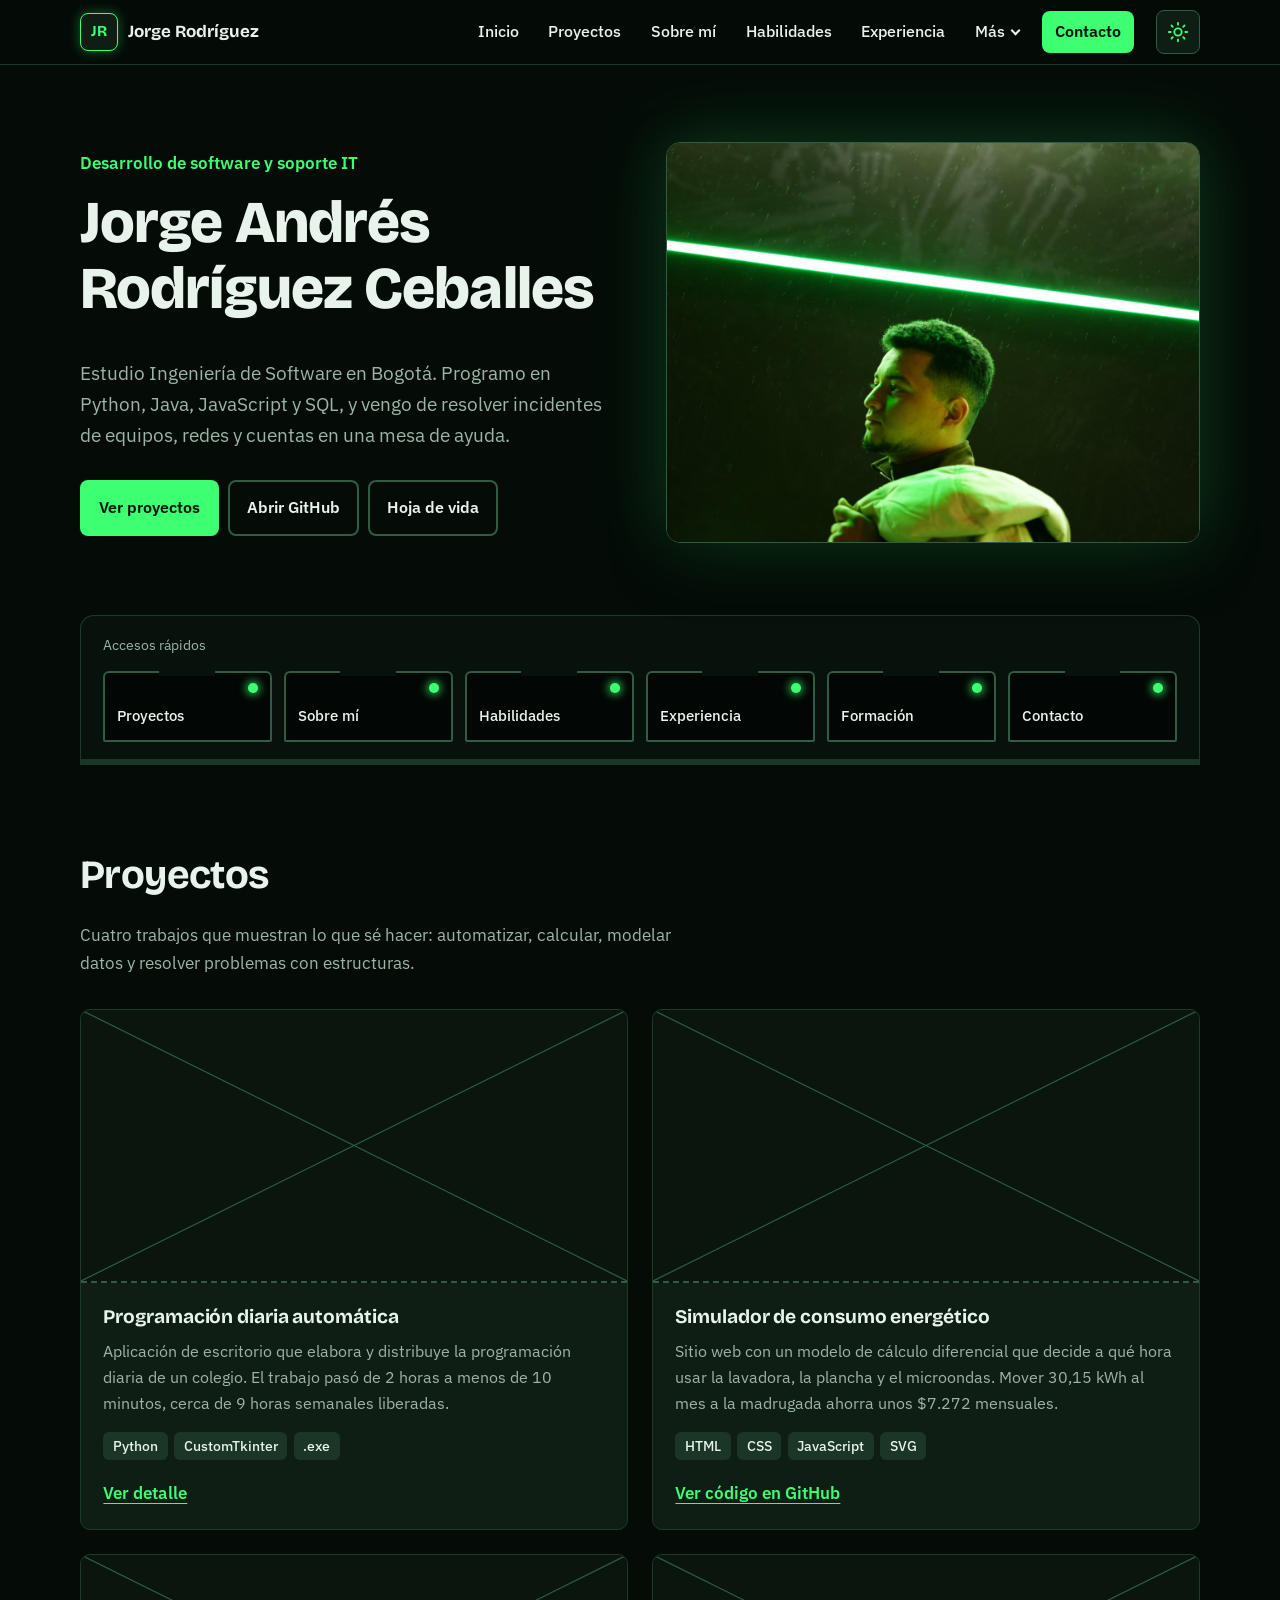
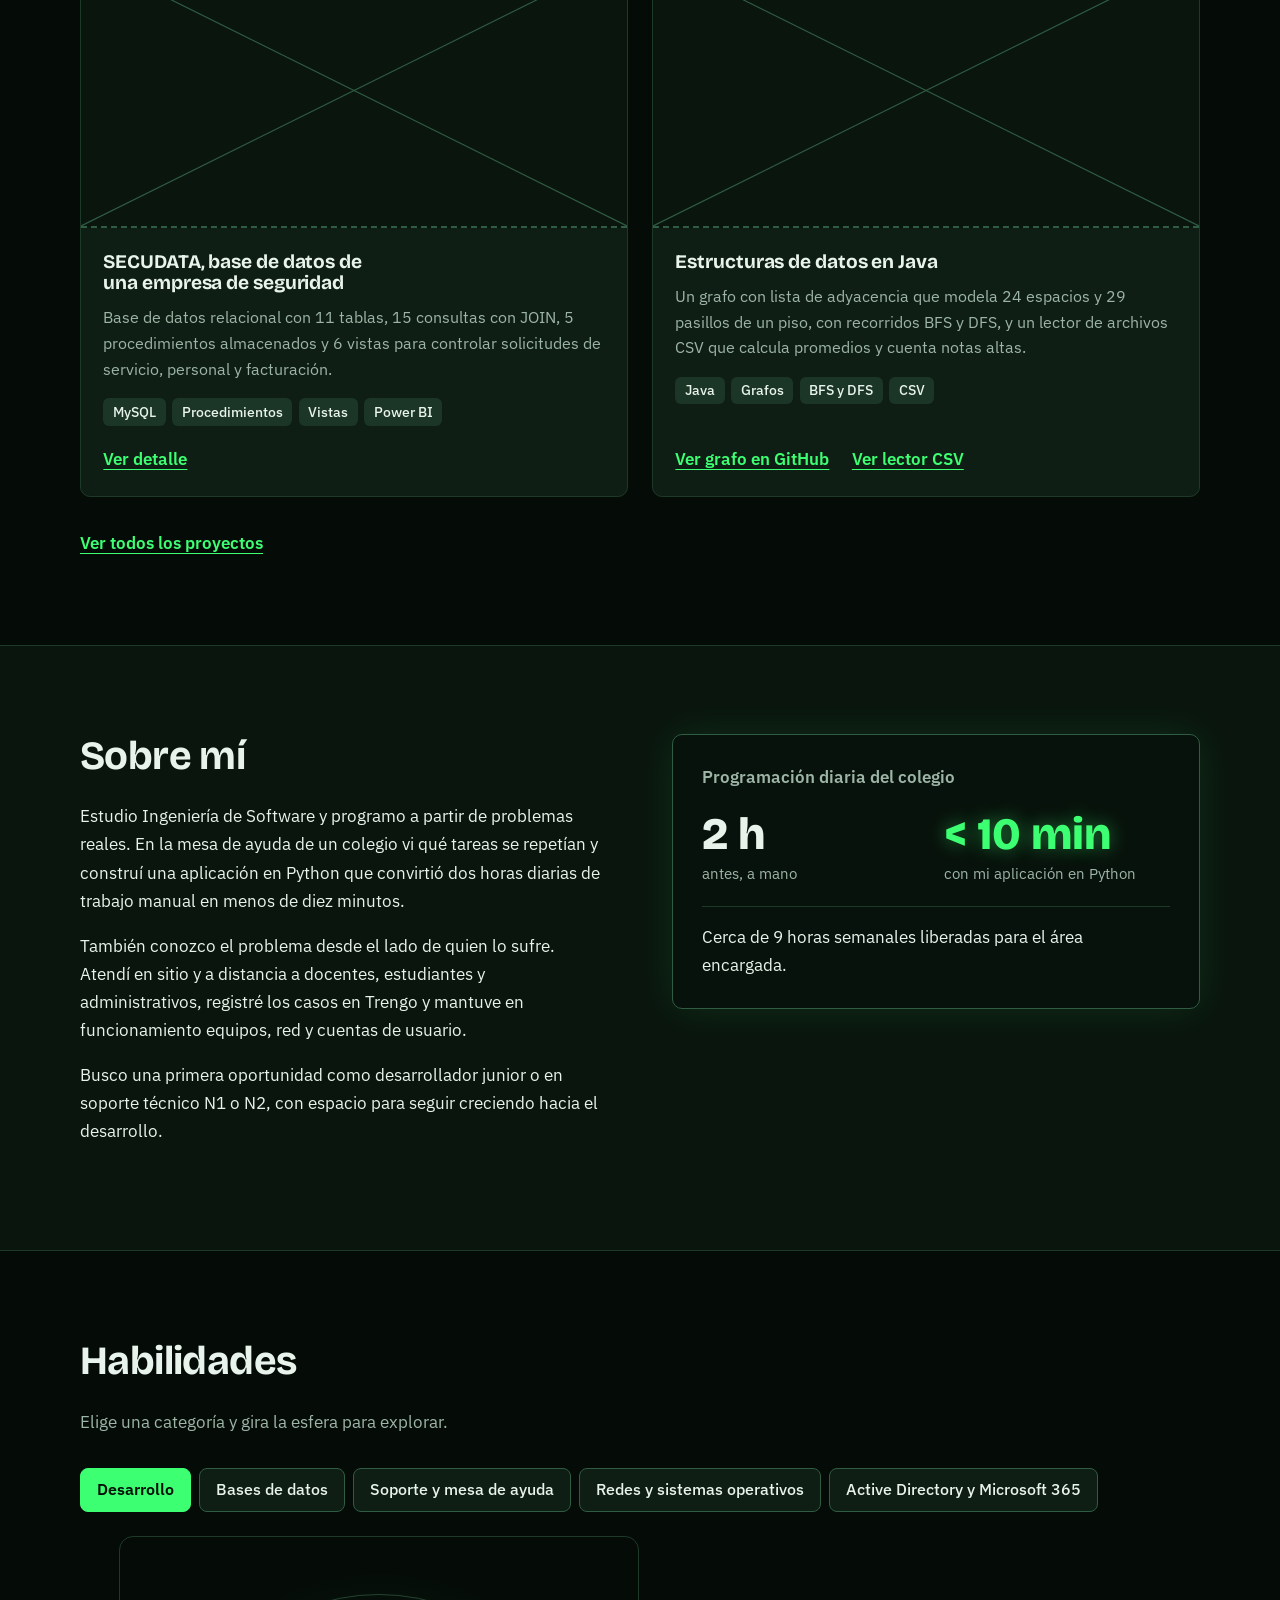
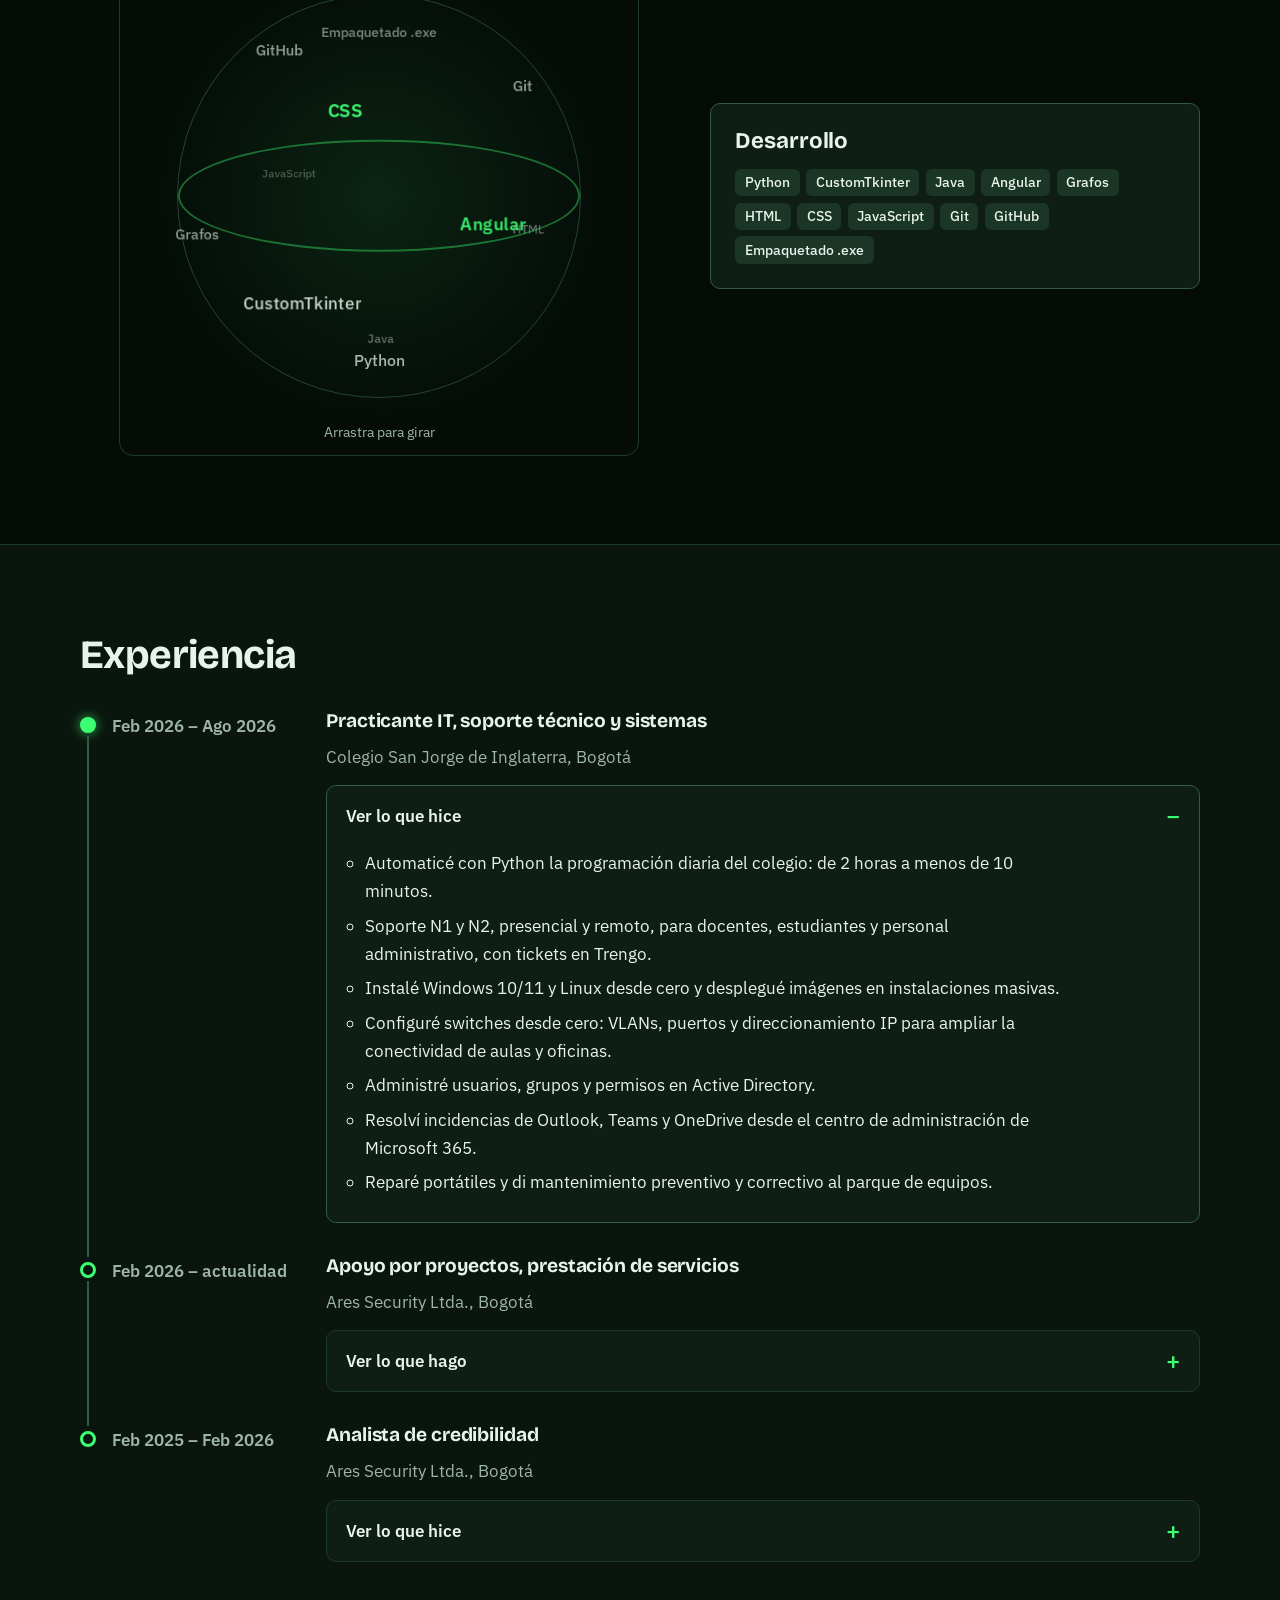
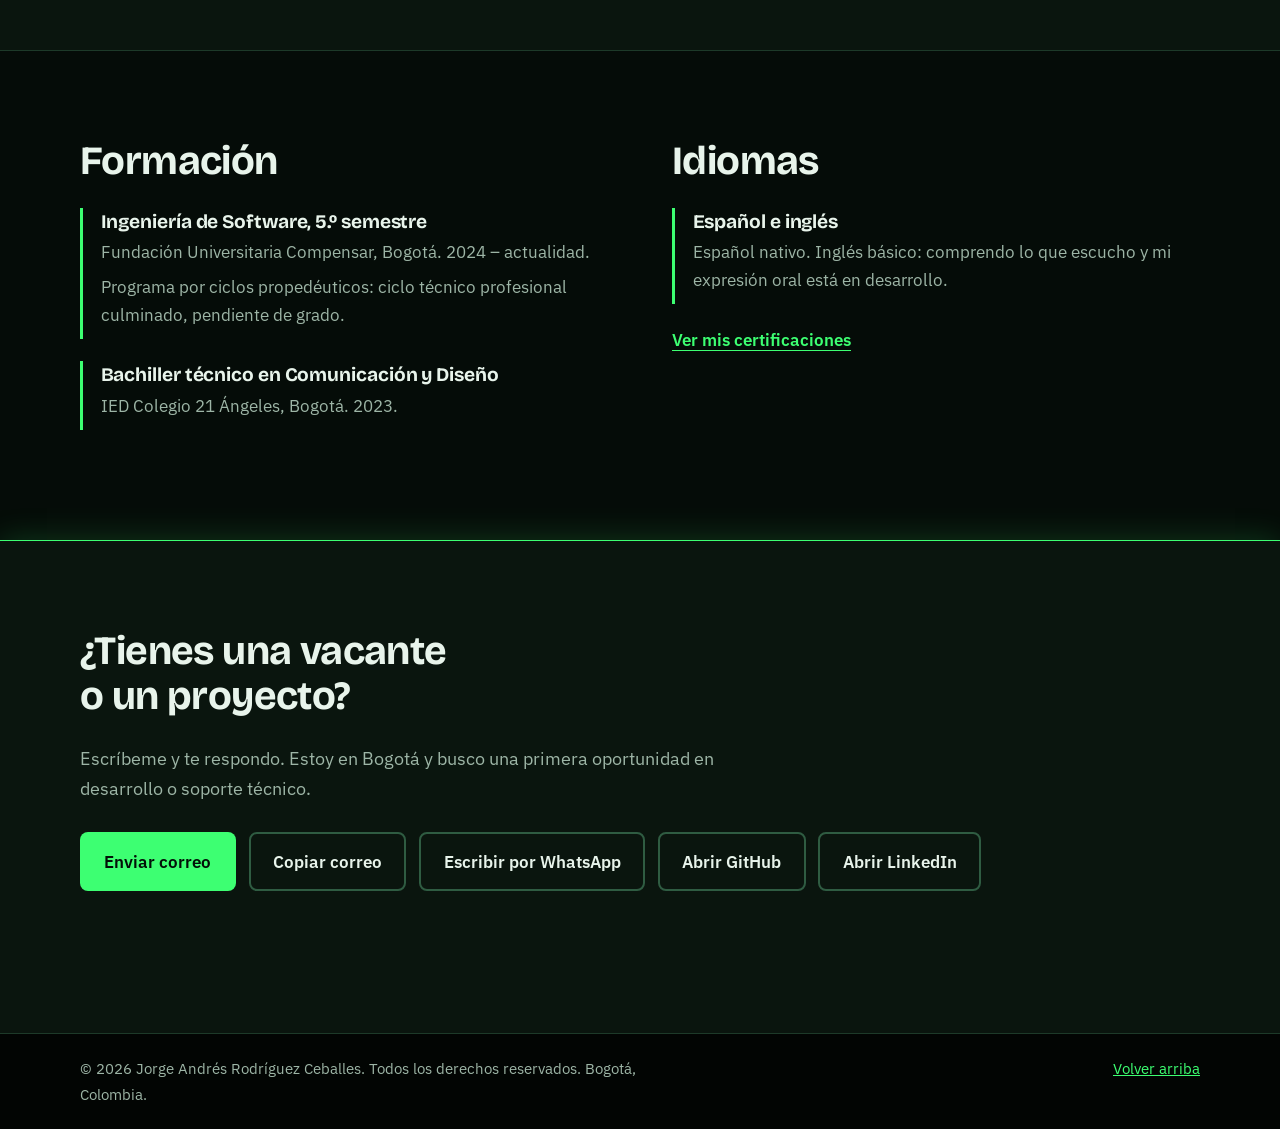
==== commit 866fcf09: "Desactivacion de Paginas/blog" ====
--- a/index.html
+++ b/index.html
@@ -47,7 +47,6 @@
           <div class="desplegable-lista">
             <a href="paginas/proyectos.html">Todos los proyectos</a>
             <a href="paginas/certificaciones.html">Certificaciones</a>
-            <a href="paginas/blog.html">Notas técnicas</a>
             <a href="https://github.com/Jorge-Andres-17" target="_blank" rel="noopener">Mi GitHub</a>
             <a href="assets/HV_Jorge_Rodriguez.pdf" target="_blank" rel="noopener">Hoja de vida (PDF)</a>
           </div>
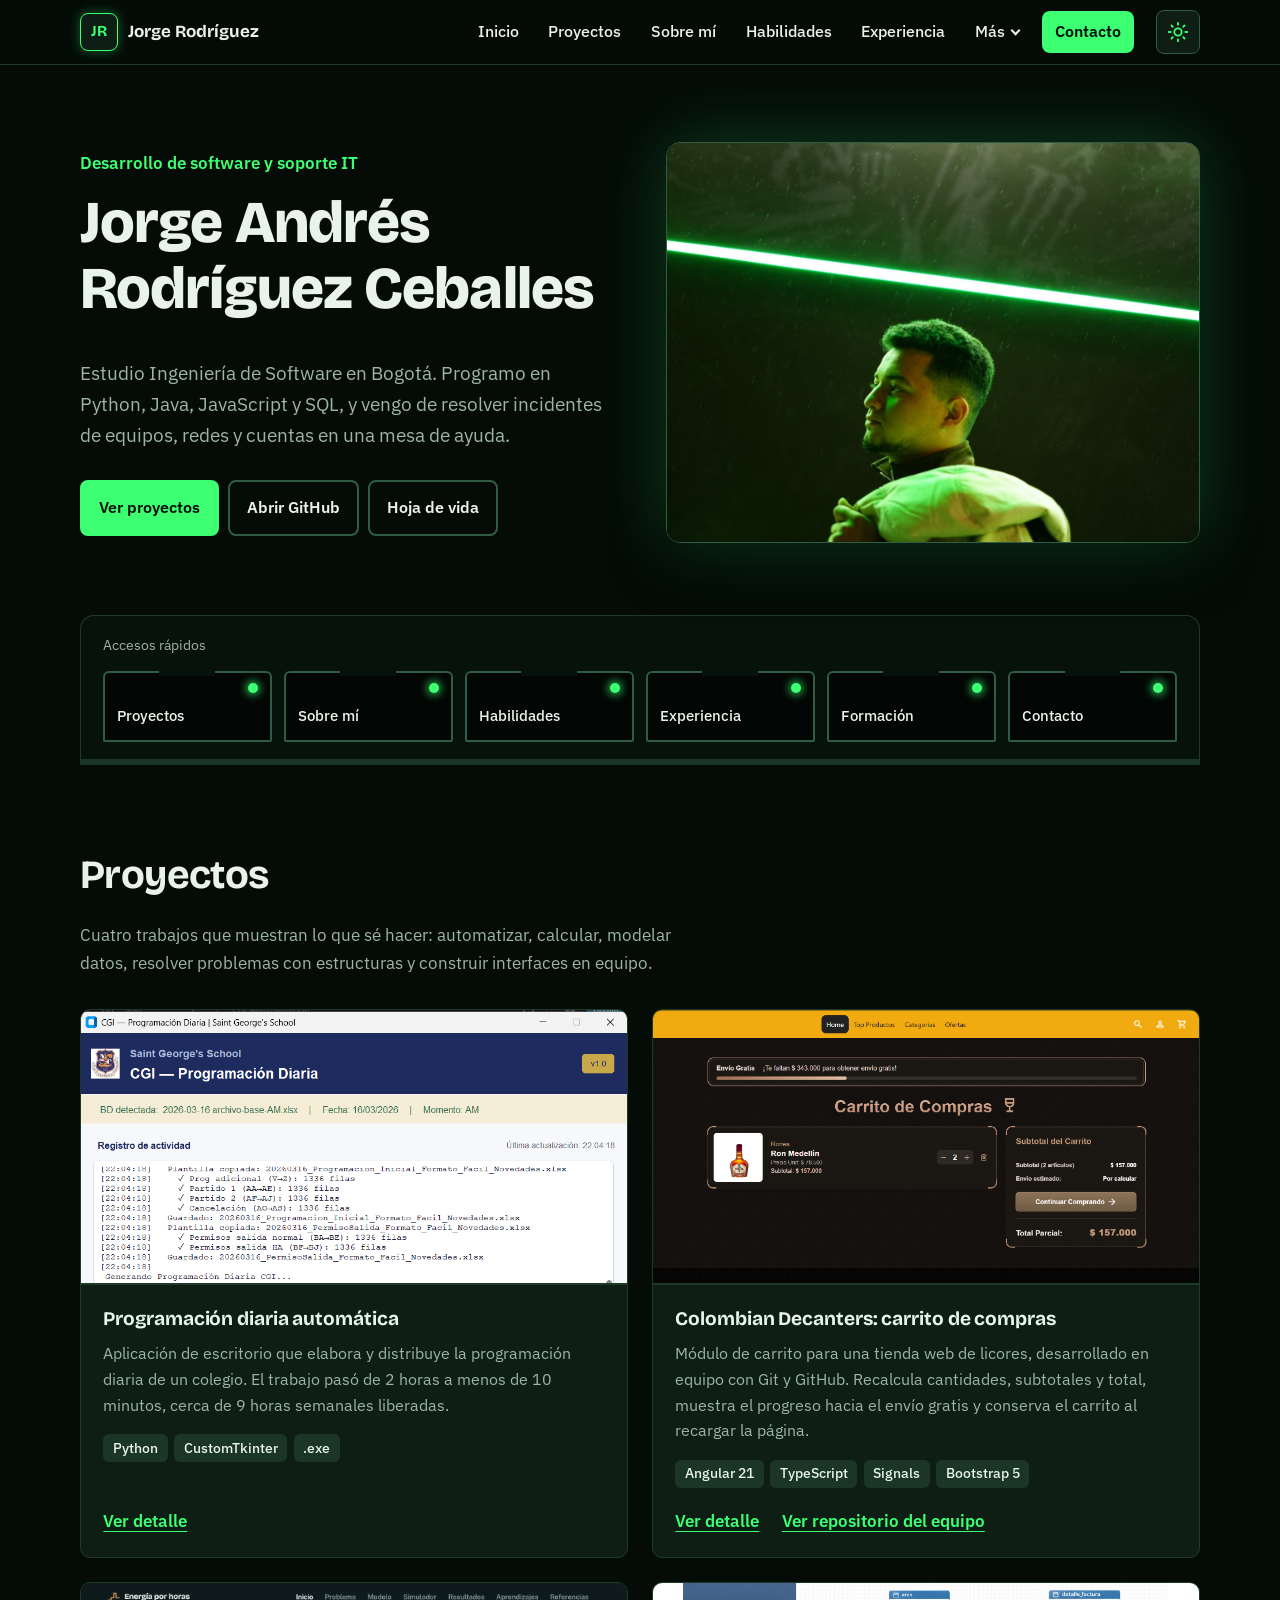
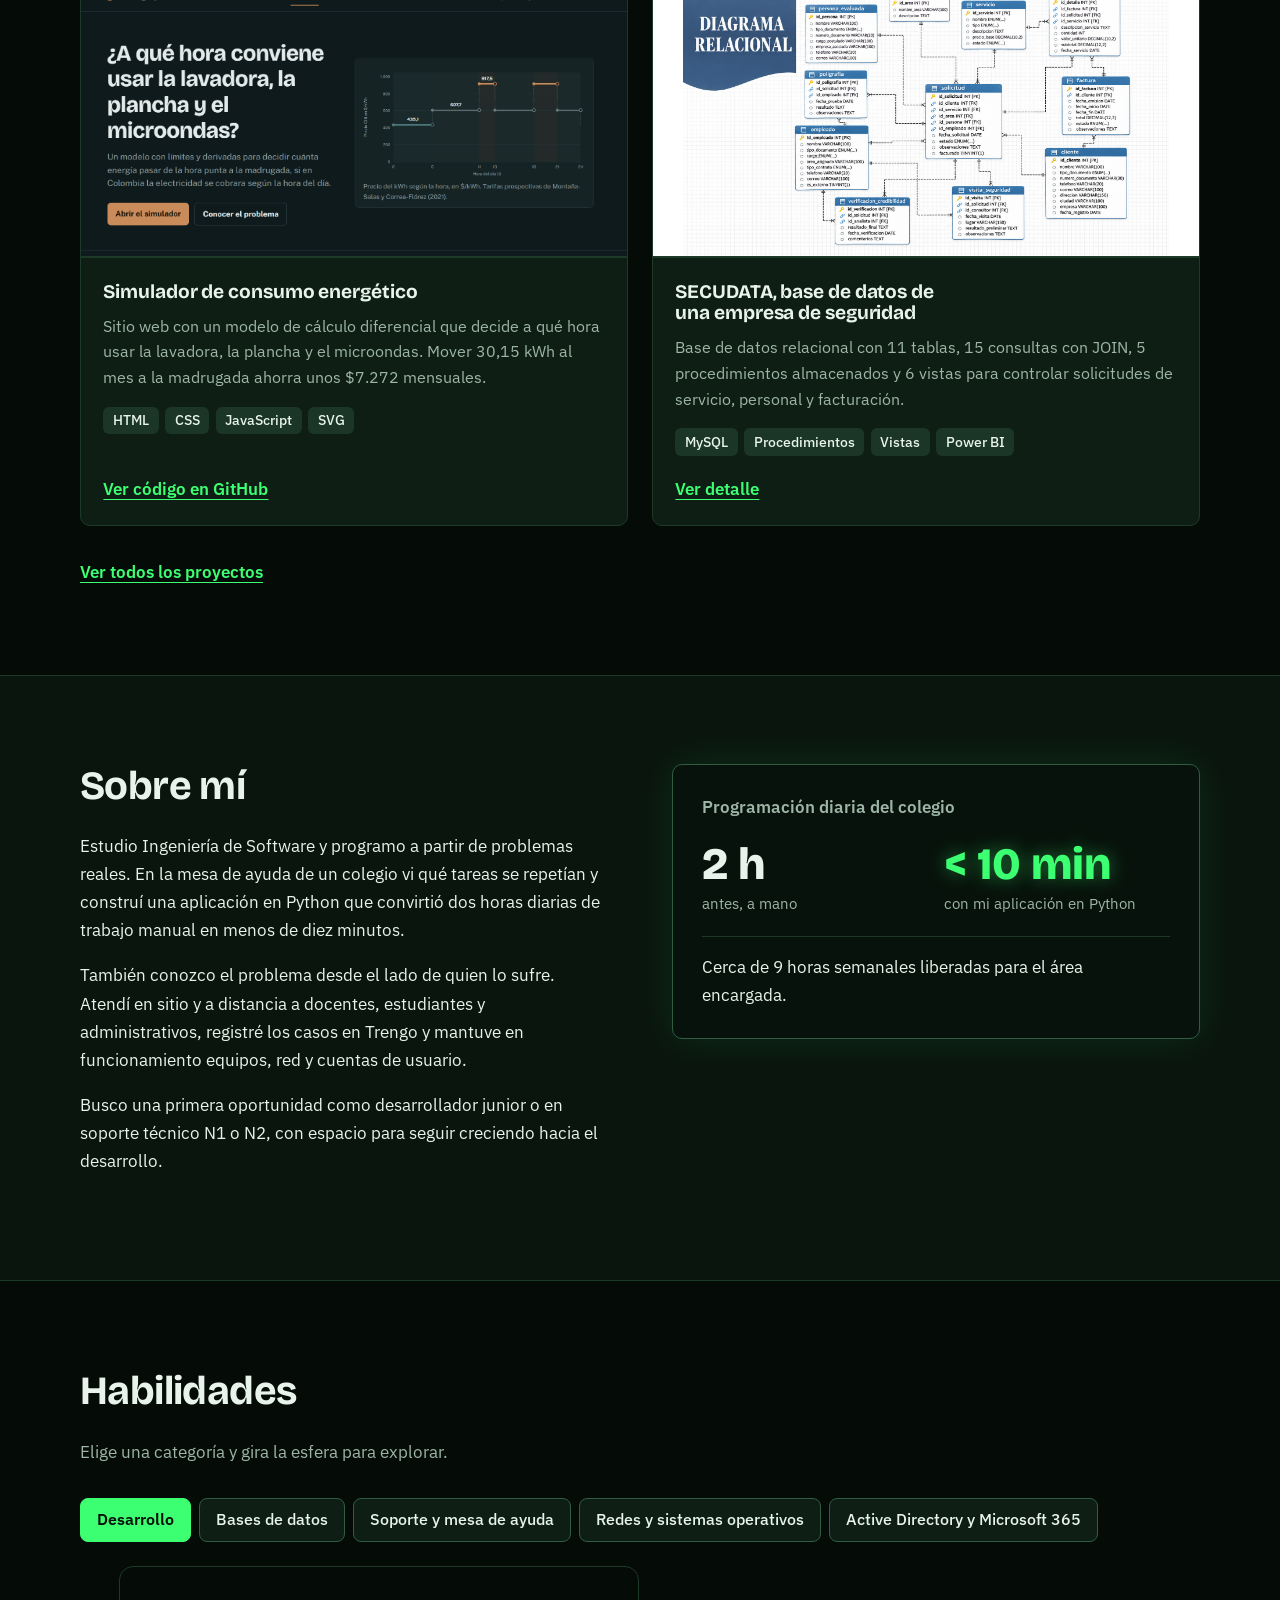
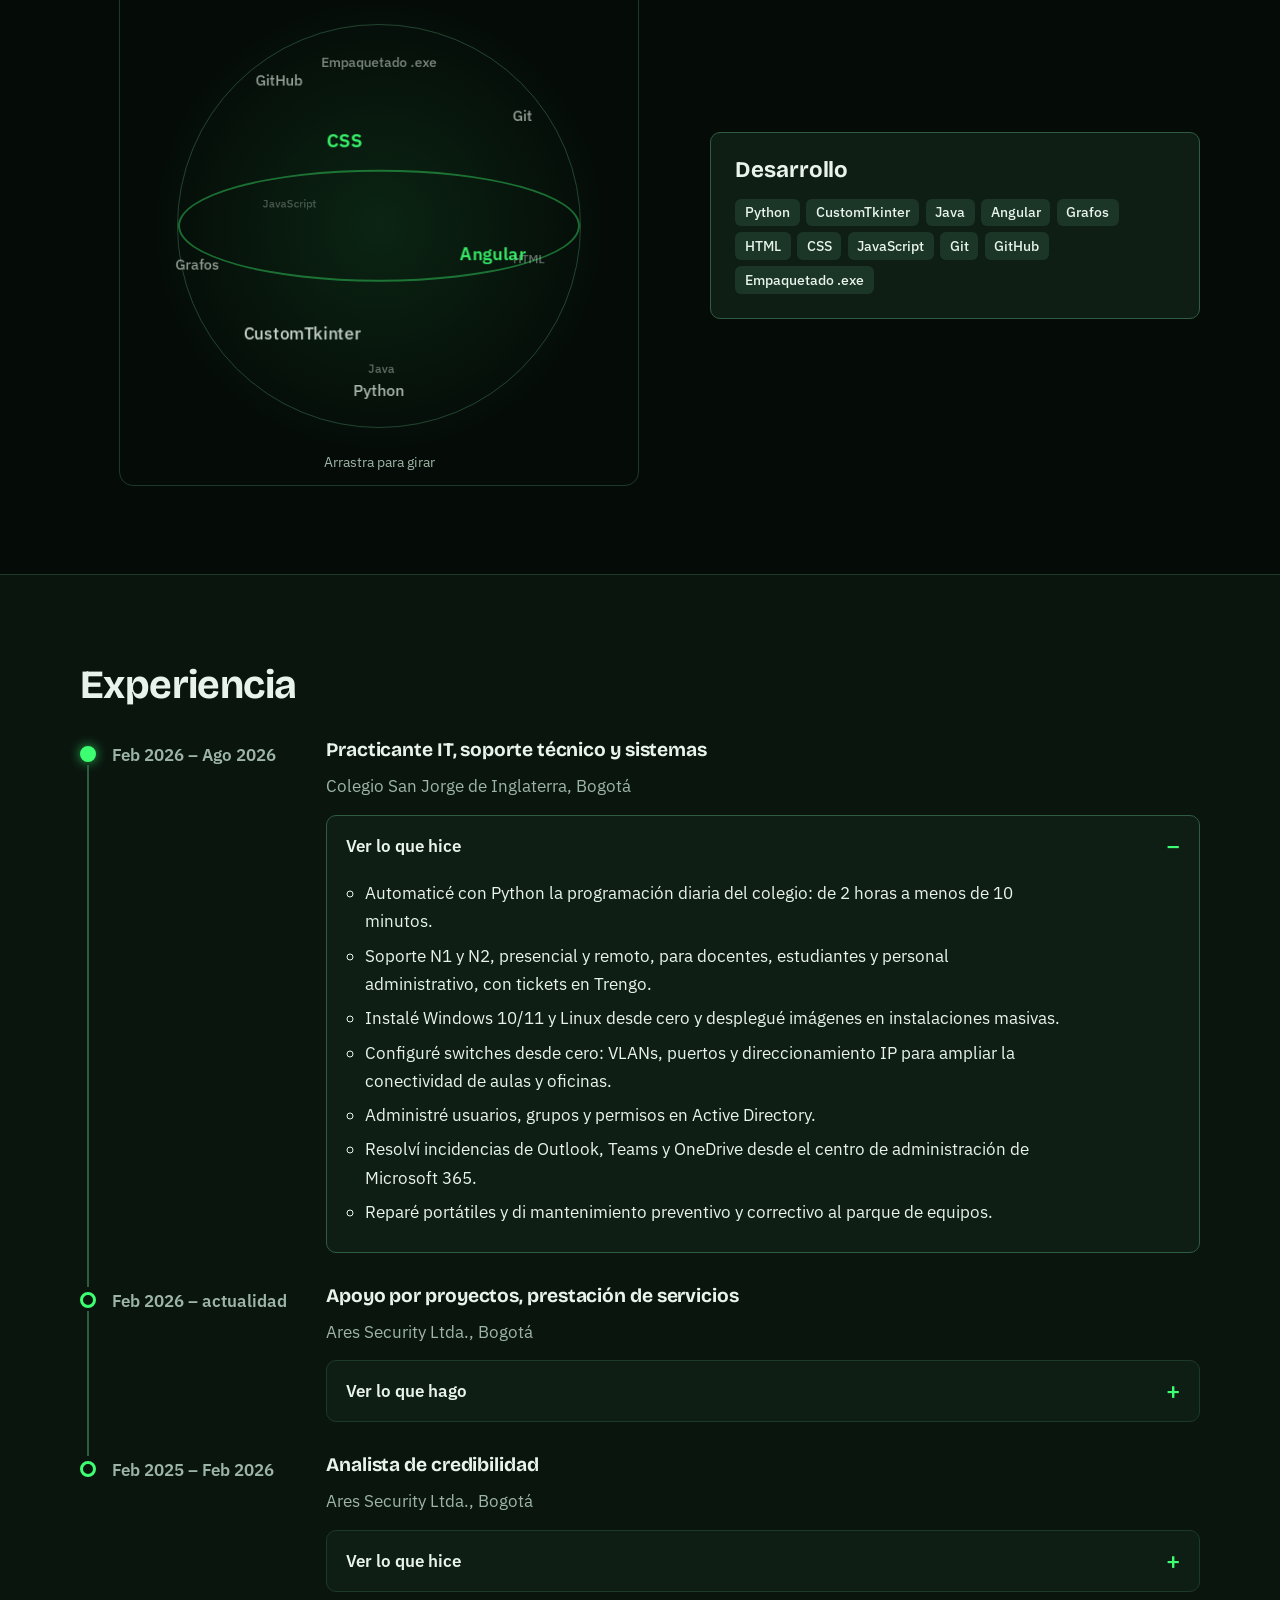
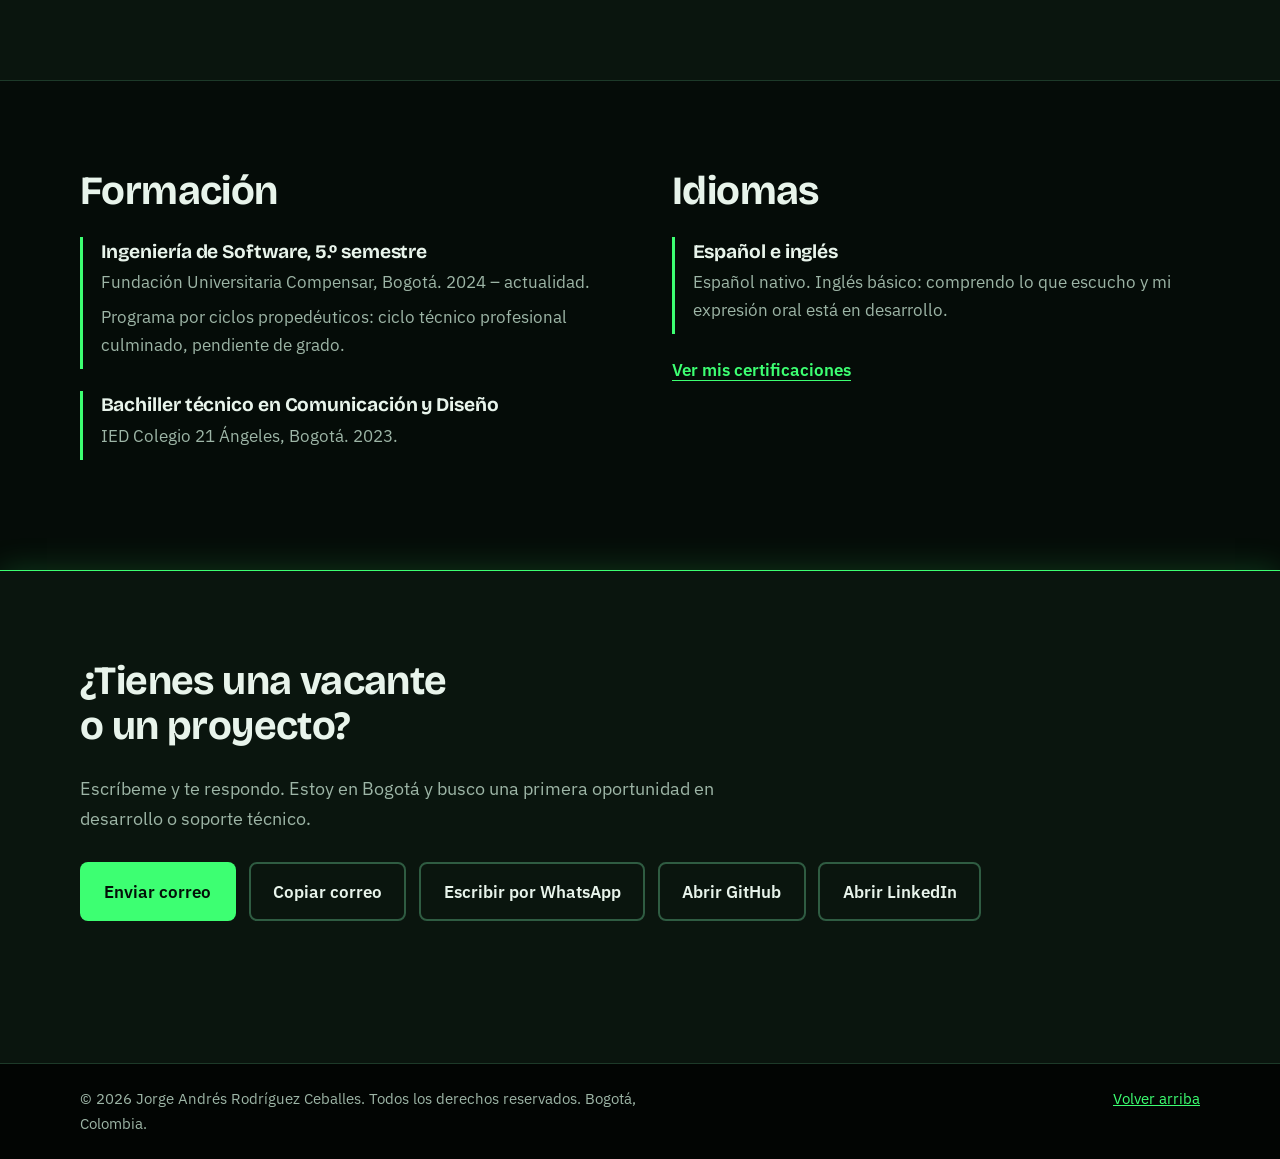
==== commit 1667475d: "Proyectos con capturas, carrito Angular y detalle de la automatización Inicio: reordeno los proyecto" ====
--- a/index.html
+++ b/index.html
@@ -137,17 +137,17 @@
     <section class="seccion" id="proyectos">
       <div class="contenedor">
         <h2>Proyectos</h2>
-        <p class="seccion-intro">Cuatro trabajos que muestran lo que sé hacer: automatizar, calcular, modelar datos y resolver problemas con estructuras.</p>
+        <p class="seccion-intro">Cuatro trabajos que muestran lo que sé hacer: automatizar, calcular, modelar datos, resolver problemas con estructuras y construir interfaces en equipo.</p>
 
         <div class="proyectos">
 
           <article class="proyecto">
-            <div class="placeholder placeholder-proyecto" role="img" aria-label="Captura de la aplicación, pendiente">
-              <svg viewBox="0 0 100 100" preserveAspectRatio="none" aria-hidden="true">
-                <line x1="0" y1="0" x2="100" y2="100"/>
-                <line x1="100" y1="0" x2="0" y2="100"/>
-              </svg>
-            </div>
+            <button class="proyecto-vista" type="button" data-cert
+                    data-img="assets/proyecto-programacion-diaria.png"
+                    data-titulo="Programación diaria automática"
+                    aria-label="Ampliar captura de Programación diaria automática">
+              <img src="assets/proyecto-programacion-diaria.png" loading="lazy" alt="Captura de la aplicación de programación diaria">
+            </button>
             <div class="proyecto-cuerpo">
               <h3>Programación diaria automática</h3>
               <p>Aplicación de escritorio que elabora y distribuye la programación diaria de un colegio. El trabajo pasó de 2 horas a menos de 10 minutos, cerca de 9 horas semanales liberadas.</p>
@@ -163,12 +163,35 @@
           </article>
 
           <article class="proyecto">
-            <div class="placeholder placeholder-proyecto" role="img" aria-label="Captura del simulador, pendiente">
-              <svg viewBox="0 0 100 100" preserveAspectRatio="none" aria-hidden="true">
-                <line x1="0" y1="0" x2="100" y2="100"/>
-                <line x1="100" y1="0" x2="0" y2="100"/>
-              </svg>
-            </div>
+            <button class="proyecto-vista" type="button" data-cert
+                    data-img="assets/proyecto-carrito-decanters.png"
+                    data-titulo="Colombian Decanters: carrito de compras"
+                    aria-label="Ampliar captura del carrito de compras de Colombian Decanters">
+              <img src="assets/proyecto-carrito-decanters.png" loading="lazy" alt="Captura de la página del carrito con las tarjetas de producto y el resumen de compra">
+            </button>
+            <div class="proyecto-cuerpo">
+              <h3>Colombian Decanters: carrito de compras</h3>
+              <p>Módulo de carrito para una tienda web de licores, desarrollado en equipo con Git y GitHub. Recalcula cantidades, subtotales y total, muestra el progreso hacia el envío gratis y conserva el carrito al recargar la página.</p>
+              <ul class="etiquetas">
+                <li>Angular 21</li>
+                <li>TypeScript</li>
+                <li>Signals</li>
+                <li>Bootstrap 5</li>
+              </ul>
+              <div class="proyecto-enlaces">
+                <a class="enlace" href="paginas/proyectos.html#carrito">Ver detalle</a>
+                <a class="enlace" href="https://github.com/juandavidrodriguezlinaresGH/colombian-decanters" target="_blank" rel="noopener">Ver repositorio del equipo</a>
+              </div>
+            </div>
+          </article>
+
+          <article class="proyecto">
+            <button class="proyecto-vista" type="button" data-cert
+                    data-img="assets/proyecto-simulador-energia.png"
+                    data-titulo="Simulador de consumo energético"
+                    aria-label="Ampliar captura del simulador de consumo energético">
+              <img src="assets/proyecto-simulador-energia.png" loading="lazy" alt="Captura del simulador de consumo energético con el cálculo de ahorro mensual">
+            </button>
             <div class="proyecto-cuerpo">
               <h3>Simulador de consumo energético</h3>
               <p>Sitio web con un modelo de cálculo diferencial que decide a qué hora usar la lavadora, la plancha y el microondas. Mover 30,15 kWh al mes a la madrugada ahorra unos $7.272 mensuales.</p>
@@ -185,12 +208,12 @@
           </article>
 
           <article class="proyecto">
-            <div class="placeholder placeholder-proyecto" role="img" aria-label="Diagrama relacional, pendiente">
-              <svg viewBox="0 0 100 100" preserveAspectRatio="none" aria-hidden="true">
-                <line x1="0" y1="0" x2="100" y2="100"/>
-                <line x1="100" y1="0" x2="0" y2="100"/>
-              </svg>
-            </div>
+            <button class="proyecto-vista proyecto-vista-diagrama" type="button" data-cert
+                    data-img="assets/proyecto-secudata-diagrama.png"
+                    data-titulo="SECUDATA: diagrama relacional"
+                    aria-label="Ampliar diagrama relacional de SECUDATA">
+              <img src="assets/proyecto-secudata-diagrama.png" loading="lazy" alt="Diagrama relacional de SECUDATA con sus 11 tablas y las relaciones entre ellas">
+            </button>
             <div class="proyecto-cuerpo">
               <h3>SECUDATA, base de datos de una empresa de seguridad</h3>
               <p>Base de datos relacional con 11 tablas, 15 consultas con JOIN, 5 procedimientos almacenados y 6 vistas para controlar solicitudes de servicio, personal y facturación.</p>
@@ -202,29 +225,6 @@
               </ul>
               <div class="proyecto-enlaces">
                 <a class="enlace" href="paginas/proyectos.html#secudata">Ver detalle</a>
-              </div>
-            </div>
-          </article>
-
-          <article class="proyecto">
-            <div class="placeholder placeholder-proyecto" role="img" aria-label="Salida del programa, pendiente">
-              <svg viewBox="0 0 100 100" preserveAspectRatio="none" aria-hidden="true">
-                <line x1="0" y1="0" x2="100" y2="100"/>
-                <line x1="100" y1="0" x2="0" y2="100"/>
-              </svg>
-            </div>
-            <div class="proyecto-cuerpo">
-              <h3>Estructuras de datos en Java</h3>
-              <p>Un grafo con lista de adyacencia que modela 24 espacios y 29 pasillos de un piso, con recorridos BFS y DFS, y un lector de archivos CSV que calcula promedios y cuenta notas altas.</p>
-              <ul class="etiquetas">
-                <li>Java</li>
-                <li>Grafos</li>
-                <li>BFS y DFS</li>
-                <li>CSV</li>
-              </ul>
-              <div class="proyecto-enlaces">
-                <a class="enlace" href="https://github.com/Jorge-Andres-17/Piso13Grafo" target="_blank" rel="noopener">Ver grafo en GitHub</a>
-                <a class="enlace" href="https://github.com/Jorge-Andres-17/Actividad_CSV" target="_blank" rel="noopener">Ver lector CSV</a>
               </div>
             </div>
           </article>
@@ -471,6 +471,15 @@
     </div>
   </footer>
 
+  <dialog class="visor" id="visor" aria-label="Vista ampliada">
+    <button class="visor-cerrar" type="button" data-cerrar aria-label="Cerrar">✕</button>
+    <img id="visorImg" alt="">
+    <div class="visor-pie">
+      <p id="visorTitulo"></p>
+      <a class="enlace" id="visorPdf" href="#" target="_blank" rel="noopener">Abrir PDF original</a>
+    </div>
+  </dialog>
+
   <script src="js/main.js"></script>
   <script src="js/esfera.js"></script>
 </body>
--- a/css/styles.css
+++ b/css/styles.css
@@ -1510,9 +1510,9 @@
   color: var(--senal);
 }
 
-/* ==========================================================
+/* ---------------------------====================================
    PÁGINAS INTERNAS
-   ========================================================== */
+   --------------------======================================= */
 .barra-acciones {
   display: flex;
   align-items: center;
@@ -1527,4 +1527,81 @@
 
 .proyecto:target {
   border-color: var(--senal);
+} 
+
+/* ==========================================================
+   CAPTURAS DE PROYECTOS CON VISTA AMPLIADA
+   ========================================================== */
+.proyecto-vista {
+  position: relative;
+  display: block;
+  width: 100%;
+  padding: 0;
+  overflow: hidden;
+  background: var(--fondo-alt);
+  border: 0;
+  border-bottom: 2px solid var(--linea);
+  cursor: zoom-in;
+}
+
+.proyecto-vista img {
+  display: block;
+  width: 100%;
+  aspect-ratio: 2 / 1;
+  object-fit: cover;
+  object-position: top;
+  transition: transform .35s;
+}
+
+.proyecto-vista::after {
+  content: "Ampliar";
+  position: absolute;
+  right: .7rem;
+  bottom: .7rem;
+  padding: .25rem .7rem;
+  background: var(--papel);
+  color: var(--senal);
+  border: 1px solid var(--linea-fuerte);
+  border-radius: 6px;
+  font-size: .85rem;
+  font-weight: 600;
+  opacity: 0;
+  transition: opacity .2s;
+}
+
+.proyecto-vista:focus-visible {
+  outline-offset: -4px;
+}
+
+.proyecto-vista:focus-visible::after {
+  opacity: 1;
+}
+
+@media (hover: hover) and (pointer: fine) {
+  .proyecto-vista:hover img {
+    transform: scale(1.06);
+  }
+
+  .proyecto-vista:hover::after {
+    opacity: 1;
+  }
+}
+
+@media (hover: none) {
+  .proyecto-vista::after {
+    opacity: 1;
+  }
+}
+
+@media (prefers-reduced-motion: reduce) {
+  .proyecto-vista img {
+    transition: none;
+  }
+}
+
+/* Diagramas: se muestran completos, sin recortar */
+.proyecto-vista-diagrama img {
+  object-fit: contain;
+  object-position: center;
+  background: #fff;
 }
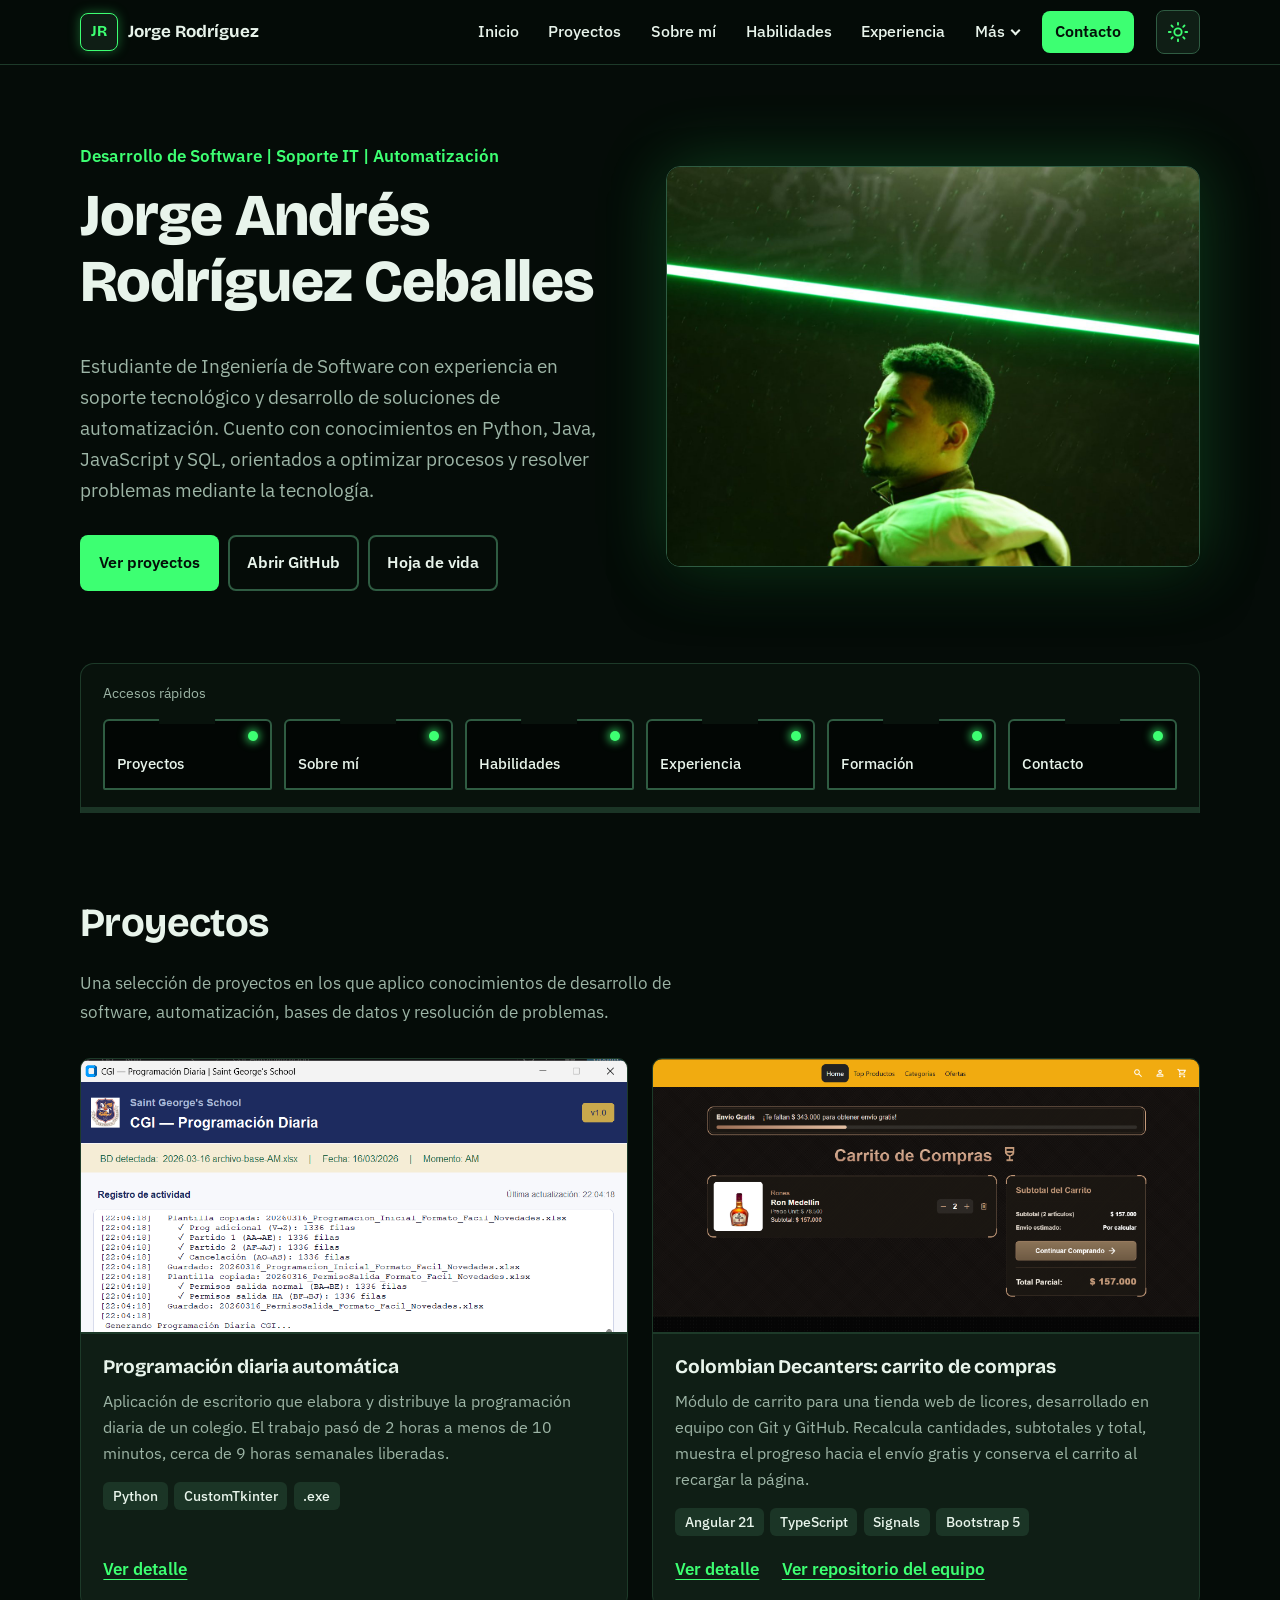
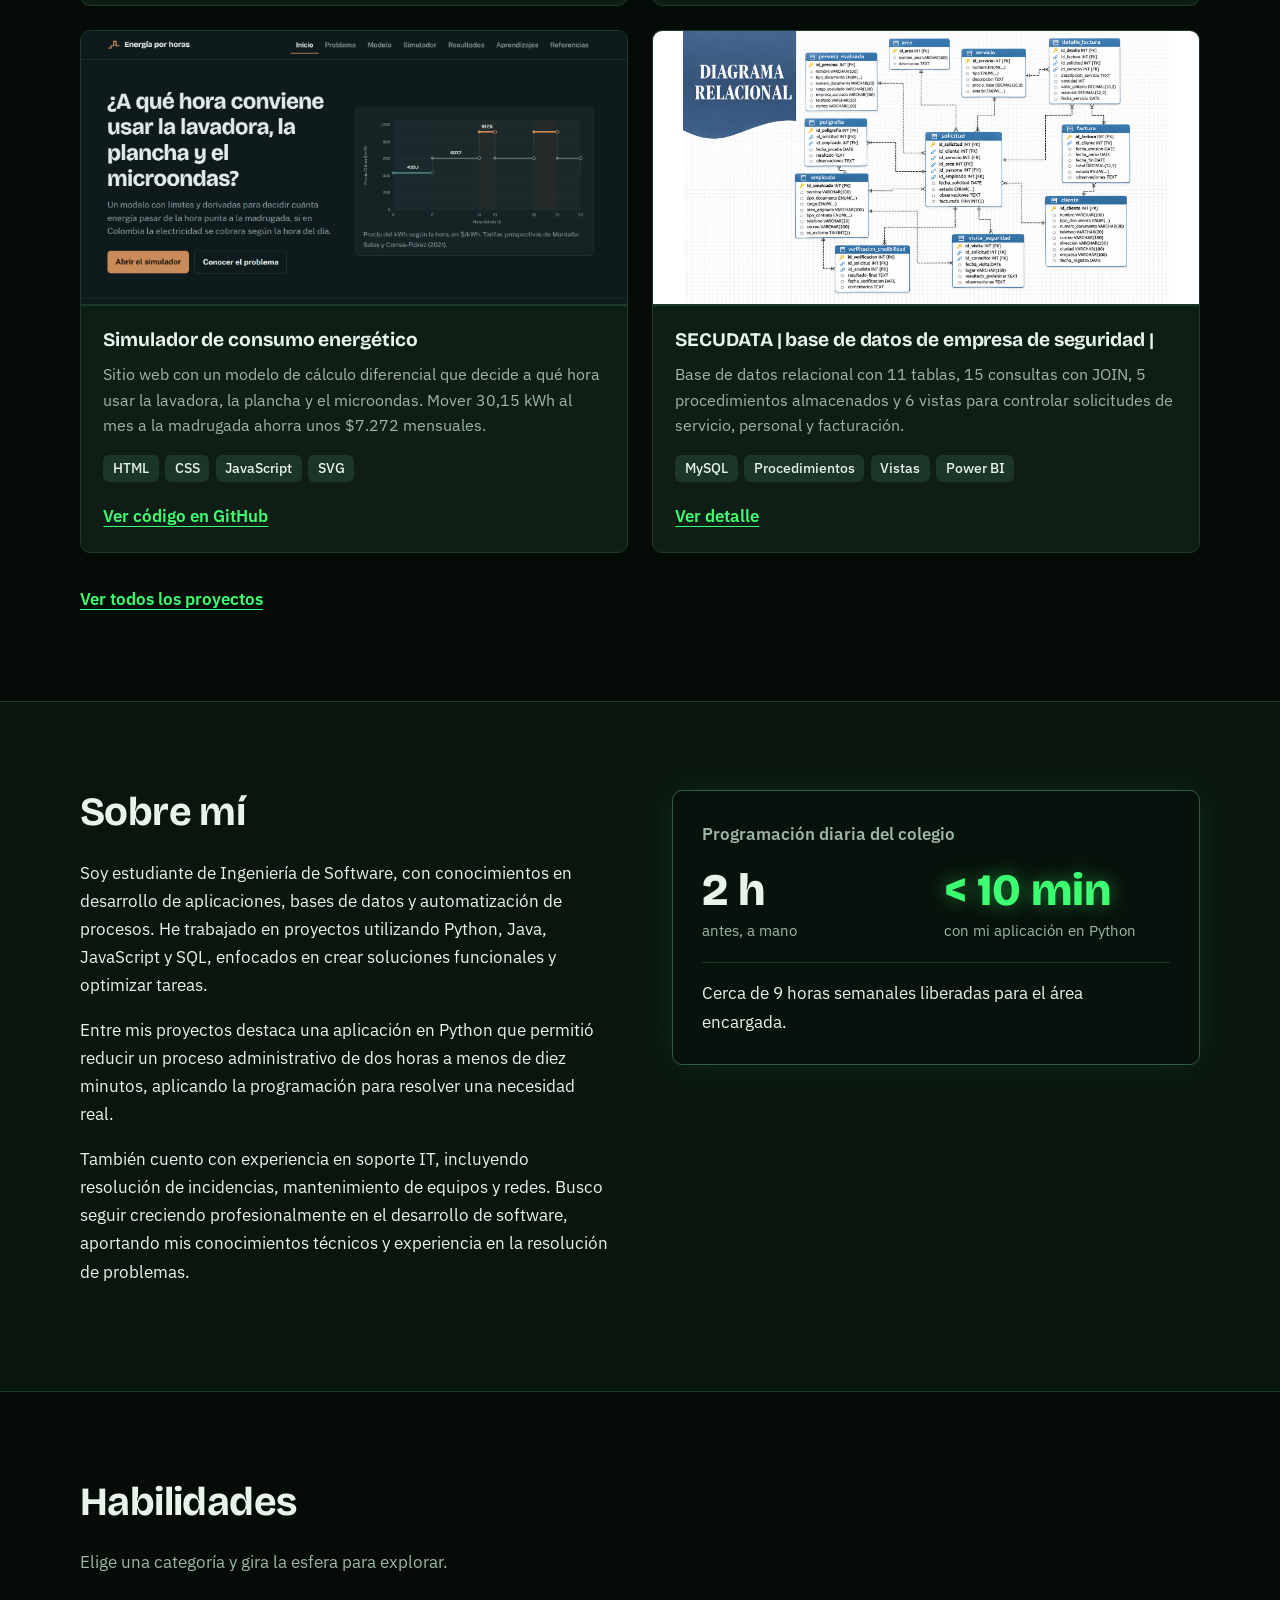
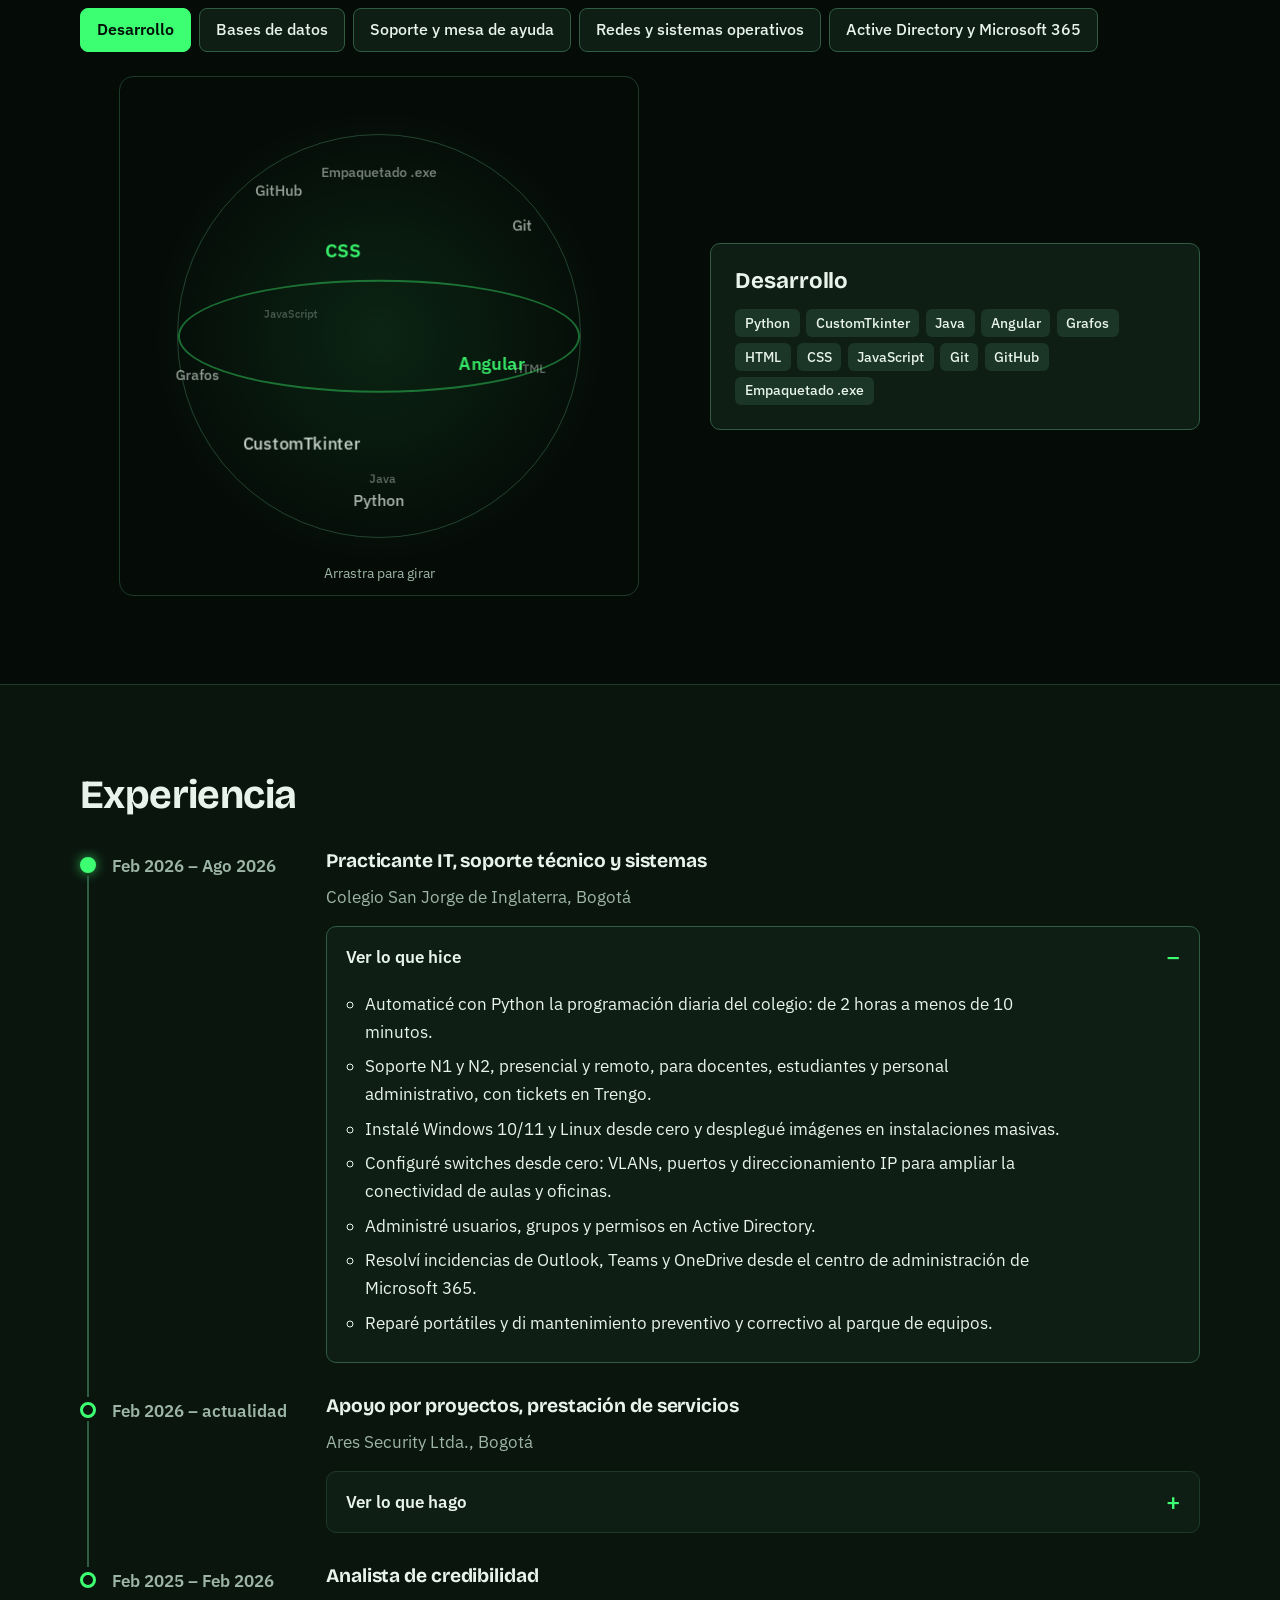
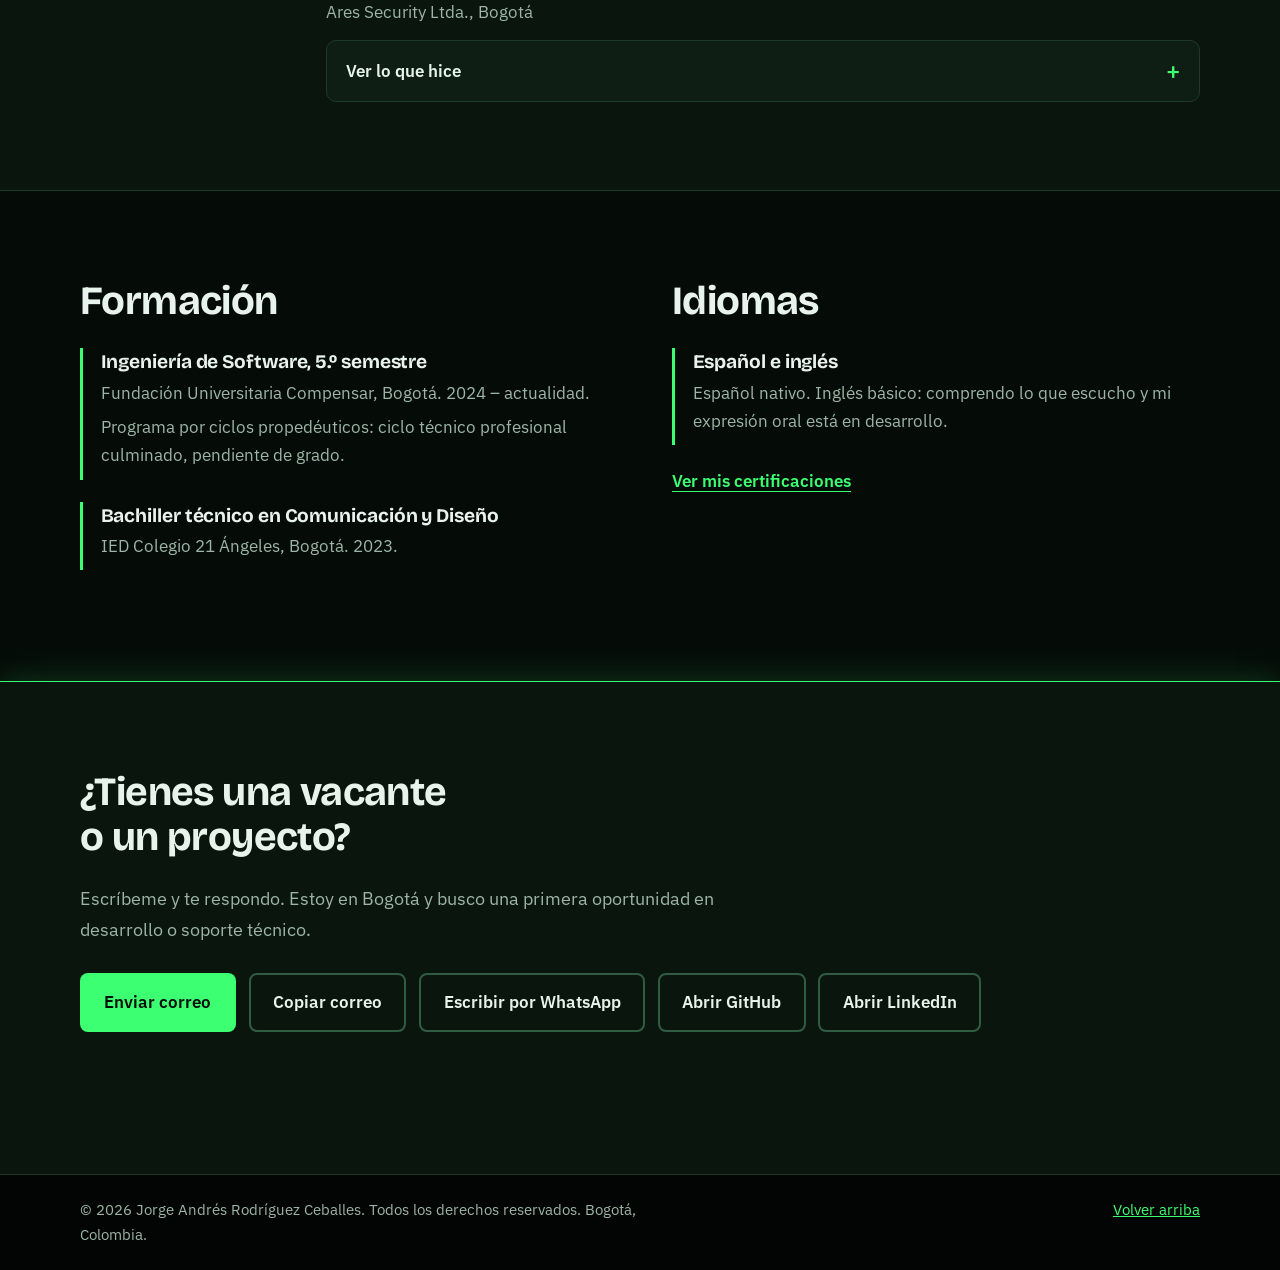
==== commit 92fdf43d: "Actualizacion Informacion, mejoras del texto y presentacion" ====
--- a/index.html
+++ b/index.html
@@ -72,9 +72,9 @@
     <section class="hero" id="inicio">
       <div class="contenedor hero-grid">
         <div class="hero-texto">
-          <p class="hero-rol">Desarrollo de software y soporte IT</p>
+          <p class="hero-rol">Desarrollo de Software | Soporte IT | Automatización</p>
           <h1>Jorge Andrés Rodríguez Ceballes</h1>
-          <p class="hero-bajada">Estudio Ingeniería de Software en Bogotá. Programo en Python, Java, JavaScript y SQL, y vengo de resolver incidentes de equipos, redes y cuentas en una mesa de ayuda.</p>
+          <p class="hero-bajada">Estudiante de Ingeniería de Software con experiencia en soporte tecnológico y desarrollo de soluciones de automatización. Cuento con conocimientos en Python, Java, JavaScript y SQL, orientados a optimizar procesos y resolver problemas mediante la tecnología.</p>
           <div class="hero-acciones">
             <a class="boton boton-primario" href="#proyectos">Ver proyectos</a>
             <a class="boton boton-secundario" href="https://github.com/Jorge-Andres-17" target="_blank" rel="noopener">Abrir GitHub</a>
@@ -137,7 +137,7 @@
     <section class="seccion" id="proyectos">
       <div class="contenedor">
         <h2>Proyectos</h2>
-        <p class="seccion-intro">Cuatro trabajos que muestran lo que sé hacer: automatizar, calcular, modelar datos, resolver problemas con estructuras y construir interfaces en equipo.</p>
+        <p class="seccion-intro">Una selección de proyectos en los que aplico conocimientos de desarrollo de software, automatización, bases de datos y resolución de problemas.</p>
 
         <div class="proyectos">
 
@@ -215,7 +215,7 @@
               <img src="assets/proyecto-secudata-diagrama.png" loading="lazy" alt="Diagrama relacional de SECUDATA con sus 11 tablas y las relaciones entre ellas">
             </button>
             <div class="proyecto-cuerpo">
-              <h3>SECUDATA, base de datos de una empresa de seguridad</h3>
+              <h3>SECUDATA | base de datos de empresa de seguridad |</h3>
               <p>Base de datos relacional con 11 tablas, 15 consultas con JOIN, 5 procedimientos almacenados y 6 vistas para controlar solicitudes de servicio, personal y facturación.</p>
               <ul class="etiquetas">
                 <li>MySQL</li>
@@ -240,9 +240,9 @@
       <div class="contenedor dos-columnas">
         <div>
           <h2>Sobre mí</h2>
-          <p>Estudio Ingeniería de Software y programo a partir de problemas reales. En la mesa de ayuda de un colegio vi qué tareas se repetían y construí una aplicación en Python que convirtió dos horas diarias de trabajo manual en menos de diez minutos.</p>
-          <p>También conozco el problema desde el lado de quien lo sufre. Atendí en sitio y a distancia a docentes, estudiantes y administrativos, registré los casos en Trengo y mantuve en funcionamiento equipos, red y cuentas de usuario.</p>
-          <p>Busco una primera oportunidad como desarrollador junior o en soporte técnico N1 o N2, con espacio para seguir creciendo hacia el desarrollo.</p>
+          <p>Soy estudiante de Ingeniería de Software, con conocimientos en desarrollo de aplicaciones, bases de datos y automatización de procesos. He trabajado en proyectos utilizando Python, Java, JavaScript y SQL, enfocados en crear soluciones funcionales y optimizar tareas.</p>
+          <p>Entre mis proyectos destaca una aplicación en Python que permitió reducir un proceso administrativo de dos horas a menos de diez minutos, aplicando la programación para resolver una necesidad real.</p>
+          <p>También cuento con experiencia en soporte IT, incluyendo resolución de incidencias, mantenimiento de equipos y redes. Busco seguir creciendo profesionalmente en el desarrollo de software, aportando mis conocimientos técnicos y experiencia en la resolución de problemas.</p>
         </div>
 
         <div class="cifras" role="group" aria-label="Resultado destacado">
